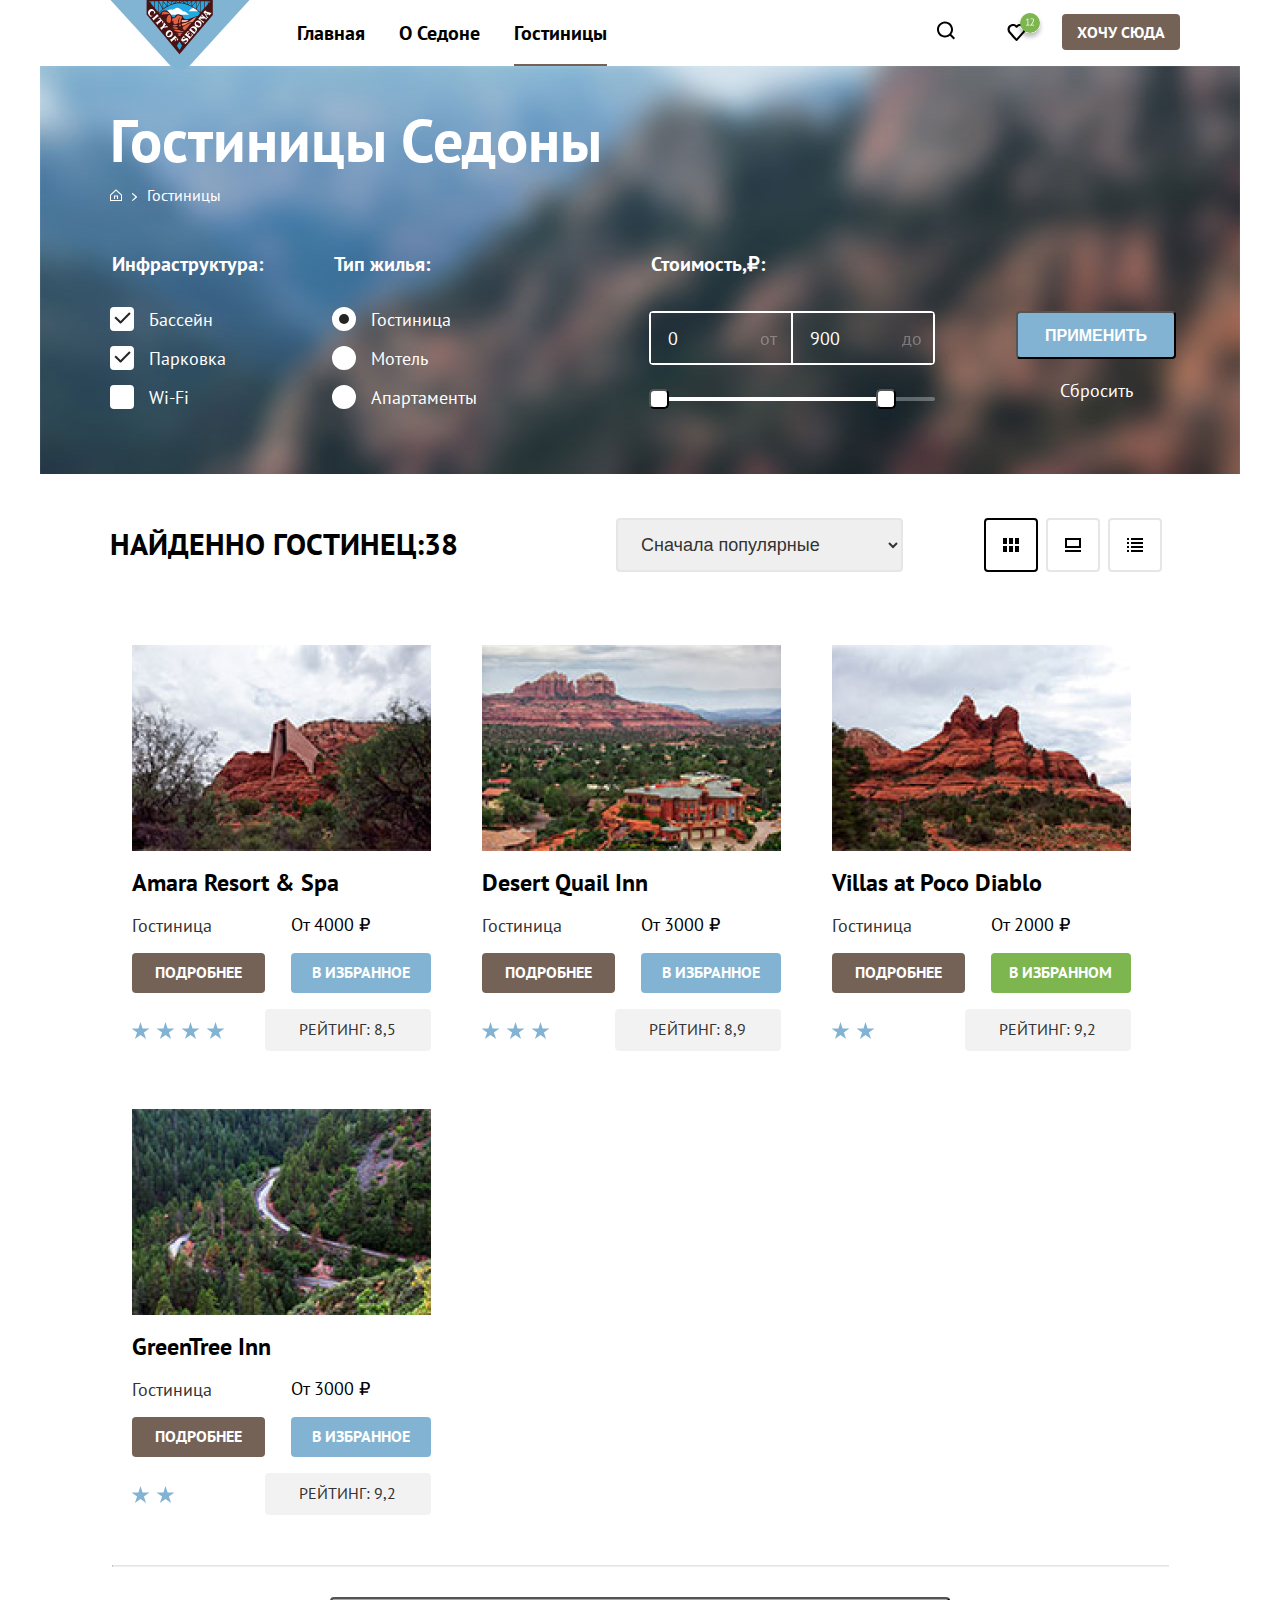
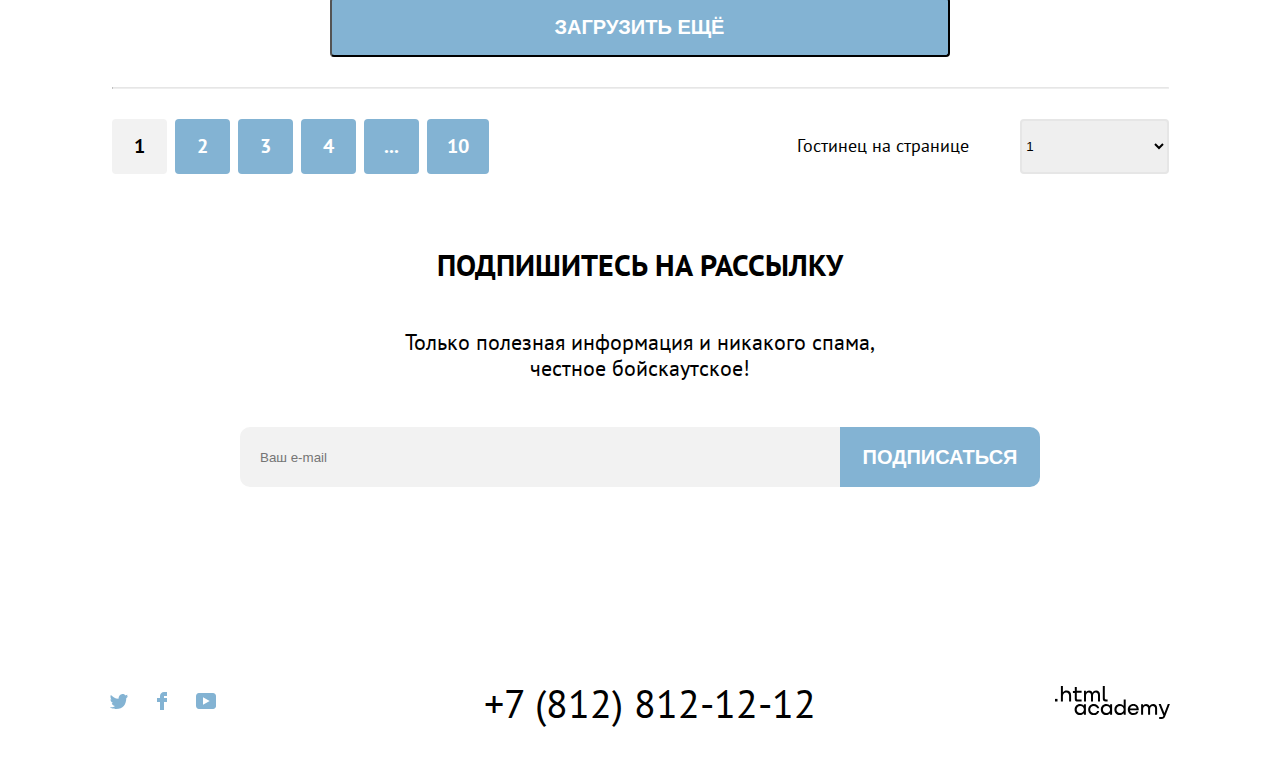
==== catalog.html @ ddc1f149 "inner-header-title" ====
<!DOCTYPE html>
<html lang="ru">
  <head>
    <meta charset="utf-8" />
    <title>Каталог проекта "Седона"</title>
    <link rel="stylesheet" href="styles.css" />
  </head>
  <body>
    <!-- шапка -->
    <header class="page-header">
      <nav class="navigation">
        <a href="index.html">
          <img
            class="logo"
            src="images/logo.svg"
            width="139"
            height="70"
            alt="Логотип Седона"
          />
        </a>
        <ul class="navigation-list">
          <li class="navigation-item">
            <a class="navigation-link navigation-link-home" href="index.html"
              >Главная</a
            >
          </li>
          <li class="navigation-item">
            <a class="navigation-link" href="index.html">О Седоне</a>
          </li>
          <li class="navigation-item navigation-home">
            <a class="navigation-link" href="index.html">Гостиницы</a>
          </li>
        </ul>
        <ul class="navigation-list navigation-user">
          <li class="user-item">
            <a class="navigation-link" href="#">
              <svg
                class="navigation-link-icon"
                width="20"
                height="19"
                viewBox="0 0 20 19"
                fill="none"
                xmlns="http://www.w3.org/2000/svg"
              >
                <path
                  d="M19.0257 17.05L15.3152 13.35C16.318 12.05 17.02 10.35 17.02 8.44995C17.02 4.04995 13.4098 0.449951 8.99732 0.449951C4.58483 0.449951 0.974609 4.14995 0.974609 8.54995C0.974609 12.95 4.58483 16.55 8.99732 16.55C10.8024 16.55 12.5072 15.95 13.9112 14.85L17.6217 18.55L19.0257 17.05ZM8.99732 14.55C5.68795 14.55 2.98029 11.85 2.98029 8.54995C2.98029 5.24995 5.68795 2.54995 8.99732 2.54995C12.3067 2.54995 15.0143 5.24995 15.0143 8.54995C15.0143 11.85 12.3067 14.55 8.99732 14.55Z"
                />
              </svg>
            </a>
          </li>
          <li class="navigation-item">
            <a class="navigation-link-icon" href="#">
              <svg
                class="navigation-link-icon"
                width="19"
                height="17"
                viewBox="0 0 19 17"
                fill="none"
                xmlns="http://www.w3.org/2000/svg"
              >
                <path
                  d="M9.44382 17C9.14296 17 8.84211 16.9 8.64155 16.6C3.22622 10.5 1.92253 9.1 1.62168 8.7C0.91969 7.8 0.518555 6.6 0.518555 5.4C0.518555 2.4 2.92537 0 6.03416 0C7.33785 0 8.54126 0.5 9.5441 1.3C10.5469 0.5 11.8506 0 13.054 0C16.0625 0 18.5696 2.4 18.5696 5.4C18.5696 6.7 18.0682 7.9 17.266 8.8L10.2461 16.7C10.0455 16.9 9.84495 17 9.44382 17ZM3.42679 7.5C3.72764 7.9 6.93672 11.5 9.5441 14.4L15.7617 7.4C16.2631 6.9 16.4637 6.2 16.4637 5.4C16.4637 3.6 14.9594 2.1 13.1543 2.1C12.1515 2.1 11.1486 2.6 10.4467 3.4C10.1458 3.7 9.84495 3.8 9.5441 3.8C9.24325 3.8 8.9424 3.6 8.74183 3.4C8.03984 2.6 7.037 2.1 6.03416 2.1C4.22906 2.1 2.7248 3.6 2.7248 5.4C2.62452 6.3 3.02565 7 3.42679 7.5C3.3265 7.5 3.3265 7.5 3.42679 7.5Z"
                />
              </svg>
              <svg
                class="icon-link"
                width="28"
                height="28"
                viewBox="0 0 28 28"
                fill="none"
                xmlns="http://www.w3.org/2000/svg"
              >
                <g filter="url(#filter0_d_24196_813)">
                  <rect x="4" width="20" height="20" rx="10" fill="#7DB54F" />
                  <path
                    d="M10.1309 11.76H11.5309V6.92L11.6309 6.33L11.2309 6.8L10.1309 7.59L9.75089 7.08L11.9509 5.38H12.3109V11.76H13.6809V12.5H10.1309V11.76ZM17.9601 7.09C17.9601 7.44333 17.8934 7.80667 17.7601 8.18C17.6334 8.54667 17.4634 8.91667 17.2501 9.29C17.0434 9.66333 16.8101 10.03 16.5501 10.39C16.2901 10.7433 16.0301 11.08 15.7701 11.4L15.2801 11.83V11.87L15.9201 11.76H18.1001V12.5H14.1201V12.21C14.2668 12.0567 14.4434 11.8667 14.6501 11.64C14.8568 11.4133 15.0701 11.1633 15.2901 10.89C15.5168 10.61 15.7368 10.3167 15.9501 10.01C16.1701 9.69667 16.3668 9.38 16.5401 9.06C16.7201 8.74 16.8634 8.42333 16.9701 8.11C17.0768 7.79667 17.1301 7.5 17.1301 7.22C17.1301 6.89333 17.0368 6.62333 16.8501 6.41C16.6634 6.19 16.3801 6.08 16.0001 6.08C15.7468 6.08 15.5001 6.13333 15.2601 6.24C15.0201 6.34 14.8134 6.45667 14.6401 6.59L14.3101 6.02C14.5434 5.82 14.8201 5.66333 15.1401 5.55C15.4601 5.43667 15.8034 5.38 16.1701 5.38C16.4568 5.38 16.7101 5.42333 16.9301 5.51C17.1501 5.59 17.3368 5.70667 17.4901 5.86C17.6434 6.01333 17.7601 6.19667 17.8401 6.41C17.9201 6.61667 17.9601 6.84333 17.9601 7.09Z"
                    fill="white"
                  />
                </g>
                <defs>
                  <filter
                    id="filter0_d_24196_813"
                    x="0"
                    y="0"
                    width="28"
                    height="28"
                    filterUnits="userSpaceOnUse"
                    color-interpolation-filters="sRGB"
                  >
                    <feFlood flood-opacity="0" result="BackgroundImageFix" />
                    <feColorMatrix
                      in="SourceAlpha"
                      type="matrix"
                      values="0 0 0 0 0 0 0 0 0 0 0 0 0 0 0 0 0 0 127 0"
                      result="hardAlpha"
                    />
                    <feOffset dy="4" />
                    <feGaussianBlur stdDeviation="2" />
                    <feComposite in2="hardAlpha" operator="out" />
                    <feColorMatrix
                      type="matrix"
                      values="0 0 0 0 0 0 0 0 0 0 0 0 0 0 0 0 0 0 0.25 0"
                    />
                    <feBlend
                      mode="normal"
                      in2="BackgroundImageFix"
                      result="effect1_dropShadow_24196_813"
                    />
                    <feBlend
                      mode="normal"
                      in="SourceGraphic"
                      in2="effect1_dropShadow_24196_813"
                      result="shape"
                    />
                  </filter>
                </defs>
              </svg>
            </a>
          </li>
          <li class="navigation-item-button">
            <a class="navigation-link button-nav" href="#">Хочу сюда</a>
          </li>
        </ul>
      </nav>
    </header>
    <!-- ФИЛЬТР -->
    <main class="main-inner main-container">
      <div class="filter-container">
        <header class="inner-header">
          <h1 class="inner-header-title">Гостиницы Седоны</h1>
          <ul class="breadcrumbs">
            <li class="breadcrumbs-item">
              <a class="breadcrumbs-link visully-hidden" href="index.html">
                <img
                  class="home"
                  src="images/icon/home.svg"
                  width="12"
                  height="12"
                  alt="home"
                />
              </a>
            </li>
            <li class="breadcrumbs-item">
              <a class="breadcrumbs-link visully-hidden" href="index.html">
                <img
                  class="group"
                  src="images/icon/Group.svg"
                  width="5"
                  height="8"
                  alt="Group"
                />
              </a>
            </li>
            <li class="breadcrumbs-item">
              <a class="breadcrumbs-link">Гостиницы</a>
            </li>
          </ul>
        </header>
        <h2 class="visually-hidden" hidden>Список гостиниц с фильтрами</h2>
        <form
          class="catalog-filter"
          action="https://echo.htmlacademy.ru/"
          method="get"
        >
          <fieldset class="catalog-filter-group">
            <legend class="catalog-filter-title">Инфраструктура:</legend>
            <ul class="catalog-filter-list">
              <li class="catalog-filter-item">
                <label class="control">
                  <input
                    class="visually-hidden control-input"
                    type="checkbox"
                    name="бассейн"
                    checked
                  />
                  <span class="control-mark"></span>
                  <span class="condition">Бассейн</span>
                </label>
              </li>
              <li class="catalog-filter-item">
                <label class="control">
                  <input
                    class="visually-hidden control-input"
                    type="checkbox"
                    name="парковка"
                    checked
                  />
                  <span class="control-mark"></span>
                  <span class="condition">Парковка</span>
                </label>
              </li>
              <li class="catalog-filter-item">
                <label class="control">
                  <input class="visually-hidden control-input" type="checkbox" name="wi-fi" />
                  <span class="control-mark"></span>
                  <span class="condition">Wi-Fi</span>
                </label>
              </li>
            </ul>
          </fieldset>
          <fieldset class="catalog-filter-group">
            <legend class="catalog-filter-title">Тип жилья:</legend>
            <ul class="catalog-filter-list">
              <li class="catalog-filter-item">
                <label class="control">
                  <input
                    class="visually-hidden control-input"
                    type="radio"
                    name="type-housing"
                    value="Гостиница"
                    checked
                  />
                  <span class="control-mark"></span>
                  <span class="condition">Гостиница</span>
                </label>
              </li>
              <li class="catalog-filter-item">
                <label class="control">
                  <input
                    class="visually-hidden control-input"
                    type="radio"
                    name="type-housing"
                    value="Мотель"
                  />
                  <span class="control-mark"></span>
                  <span class="condition">Мотель</span>
                </label>
              </li>
              <li class="catalog-filter-item">
                <label class="control">
                  <input
                    class="visually-hidden control-input"
                    type="radio"
                    name="type-housing"
                    value="Апартаменты"
                  />
                  <span class="control-mark"></span>
                  <span class="condition">Апартаменты</span>
                </label>
              </li>
            </ul>
          </fieldset>
          <fieldset class="catalog-filter-group catalog-filter-price">
            <legend class="catalog-filter-title">Стоимость,₽:</legend>
              <div class="range-wrapper-inputs">
                <label class="catalog-filter-label">
                  <input class="range-input" type="number" value="0"name="min-price"><span class="check">от</span>
                </label>
                <label class="catalog-filter-label">
                  <input class="range-input" type="number" value="900" name="max-price"><span class="check">до</span>
                </label>
              </div>
              <div class="range">
              <div class="range-scale">
                <div class="range-bar" style="left: 10px; width:227px">
                  <button class="range-toggle toggle-min">
                    <span class="visually-hidden">Изменить минимальную цену</span>
                  </button>
                  <button class="range-toggle toggle-max">
                    <span class="visually-hidden">Изменить максимальную цену</span>
                  </button>
                </div>
              </div>
          </fieldset>
          <div class="apply-reset">
            <button class="button-apply" type="submit">Применить</button>
            <a class="reset" href="catalog.html">Сбросить</a>
        </div>
        </form>
      </div>
      <!-- СОРТИРОВКА -->
      <div class="sorting-container">
        <span class="found">Найденно гостинец:38</span>
        <select class="select-control" aria-label="Сортировка">
          <option value="popular">Сначала популярные</option>
          <option value="cheap">Сначала дешёвые</option>
          <option value="expensive">Сначала дорогое</option>
        </select>
        <a class="card-grid-toggle grid-toggle" href="#">
          <svg
            width="16"
            height="14"
            aria-hidden="true"
            focusable="false"
            viewBox="0 0 16 14"
            fill="none"
            xmlns="http://www.w3.org/2000/svg"
          >
            <path d="M4 0H0V6H4V0Z" fill="black" />
            <path d="M16 0H12V6H16V0Z" fill="black" />
            <path d="M10 0H6V6H10V0Z" fill="black" />
            <path d="M4 8H0V14H4V8Z" fill="black" />
            <path d="M16 8H12V14H16V8Z" fill="black" />
            <path d="M10 8H6V14H10V8Z" fill="black" />
          </svg>
          <span class="visually-hidden">Показать список</span>
        </a>
        <a class="card-grid-toggle" href="#">
          <svg
            width="16"
            height="14"
            viewBox="0 0 16 14"
            fill="none"
            xmlns="http://www.w3.org/2000/svg"
          >
            <path d="M16 12H0V14H16V12Z" fill="black" />
            <path d="M14 2V8H2V2H14ZM16 0H0V10H16V0Z" fill="black" />
          </svg>
          <span class="visually-hidden">Показать карточки</span>
        </a>
        <a class="card-grid-toggle button" href="#">
          <svg
            width="16"
            height="14"
            viewBox="0 0 16 14"
            fill="none"
            xmlns="http://www.w3.org/2000/svg"
          >
            <path d="M2 0H0V2H2V0Z" fill="black" />
            <path d="M16 0H4V2H16V0Z" fill="black" />
            <path d="M2 4H0V6H2V4Z" fill="black" />
            <path d="M16 4H4V6H16V4Z" fill="black" />
            <path d="M2 8H0V10H2V8Z" fill="black" />
            <path d="M16 8H4V10H16V8Z" fill="black" />
            <path d="M2 12H0V14H2V12Z" fill="black" />
            <path d="M16 12H4V14H16V12Z" fill="black" />
          </svg>
          <span class="visually-hidden">Показать отзывы</span>
        </a>
      </div>
      <!-- список гостинец -->
      <section class="hotels">
        <ul class="hotels-list">
          <li class="hotels-card">
            <a class="hotels-card-link" href="#">
              <img
                class="hotels-card-image"
                src="images/photo-hotel/card-1.jpg"
                width="299"
                height="206"
                alt="Amara Resort & Spa"
              />
            </a>
            <a class="hotels-card-title-link" href="#">
              <h3 class="hotels-card-title">Amara Resort & Spa</h3>
            </a>
            <p class="hotels-card-price">Гостиница</p>
            <span class="price">От 4000 ₽</span>
            <a class="hotels-card-button button" href="#">Подробнее</a>
            <a class="favorites-button button" href="#">В избранное</a>
            <span class="rating-tall"></span>
            <span class="rating">Рейтинг: 8,5</span>
          </li>
          <li class="hotels-card">
            <a class="hotels-card-link" href="#">
              <img
                class="hotels-card-image"
                src="images/photo-hotel/card-2.jpg"
                width="299"
                height="206"
                alt="Desert Quail Inn"
              />
            </a>
            <a class="hotels-card-title-link" href="#">
              <h3 class="hotels-card-title">Desert Quail Inn</h3>
            </a>
            <p class="hotels-card-price">Гостиница</p>
            <span class="price">От 3000 ₽</span>
            <a class="hotels-card-button button" href="#">Подробнее</a>
            <a class="favorites-button button" href="#">В избранное</a>
            <span class="rating-middle"></span>
            <span class="rating">Рейтинг: 8,9</span>
          </li>
          <li class="hotels-card">
            <a class="hotels-card-link" href="#">
              <img
                class="hotels-card-image"
                src="images/photo-hotel/card-3.jpg"
                width="299"
                height="206"
                alt="Villas at Poco Diablo"
              />
            </a>
            <a class="hotels-card-title-link" href="#">
              <h3 class="hotels-card-title">Villas at Poco Diablo</h3>
            </a>
            <p class="hotels-card-price">Гостиница</p>
            <span class="price">От 2000 ₽</span>
            <a class="hotels-card-button button" href="#">Подробнее</a>
            <a class="hotels-card-button button selected" href="#"
              >В избранном</a
            >
            <span class="rating-short"></span>
            <span class="rating">Рейтинг: 9,2</span>
          </li>
          <li class="hotels-card">
            <a class="hotels-card-link" href="#">
              <img
                class="hotels-card-image"
                src="images/photo-hotel/card-4.jpg"
                width="299"
                height="206"
                alt="GreenTree Inn"
              />
            </a>
            <a class="hotels-card-title-link" href="#">
              <h3 class="hotels-card-title">GreenTree Inn</h3>
            </a>
            <p class="hotels-card-price">Гостиница</p>
            <span class="price">От 3000 ₽</span>
            <a class="hotels-card-button button" href="#">Подробнее</a>
            <a class="favorites-button button" href="#">В избранное</a>
            <span class="rating-short"></span>
            <span class="rating">Рейтинг: 9,2</span>
          </li>
        </ul>
        <hr class="border" />
        <button class="button button-load-more" type="button">
          Загрузить ещё
        </button>
        <hr class="border" />
        <ul class="pagination">
          <li class="pagination-item"></li>
          <li class="pagination-item">
            <a class="pagination-link pagination-current">1</a>
          </li>
          <li class="pagination-item">
            <a class="pagination-link" href="#">2</a>
          </li>
          <li class="pagination-item">
            <a class="pagination-link" href="#">3</a>
          </li>
          <li class="pagination-item">
            <a class="pagination-link" href="#">4</a>
          </li>
          <li class="pagination-item">
            <a class="pagination-link" href="#">...</a>
          </li>
          <li class="pagination-item">
            <a class="pagination-link" href="#">10</a>
          </li>
          <span class="hotel-page">Гостинец на странице</span>
          <select class="number-hotels" aria-label="Количество">
            <option value="popular">1</option>
            <option value="cheap">2</option>
            <option value="expensive">3</option>
            <option value="expensive">4</option>
          </select>
        </ul>
      </section>
      <!-- ПОДПИСКА -->
      <section class="subscription-catalog">
        <h3 class="subscription-title">Подпишитесь на рассылку</h3>
        <p class="subscription-text">
          Только полезная информация и никакого спама,<br />честное
          бойскаутское!
        </p>
        <form
          class="appointment-form"
          action="https://echo.htmlacademy.ru/"
          method="post"
        >
          <label class="input-fields">
            <input
              class="input"
              type="email"
              name="required"
              placeholder="Ваш e-mail"
            />
          </label>
          <button class="button-subscription" type="submit">Подписаться</button>
        </form>
      </section>
    </main>
    <!-- ФУТЕР -->
    <footer class="main-footer">
      <div class="page-footer-container">
        <section class="footer-social">
          <ul class="footer-social-list">
            <li class="footer-social-item">
              <a
                class="footer-social-link"
                href="https://twitter.com/htmlacademy_ru"
              >
                <span class="visually-hidden">Twitter</span>
                <svg
                  width="18"
                  height="15"
                  viewBox="0 0 18 15"
                  fill="none"
                  xmlns="http://www.w3.org/2000/svg"
                >
                  <path
                    d="M11.6 0.200056C13.4 -0.299944 14.8 0.500056 15.4 1.40006C16.1 1.20006 16.8 0.900056 17.5 0.700056C17.5 1.60006 16.9 2.20006 16.6 2.50006C17.3 2.60006 18 1.90006 18 1.90006C17.8 2.90006 16.9 3.70006 16.3 3.90006C16.1 10.7001 13 15.1001 5.7 15.0001C5.1 15.0001 5.8 15.0001 5.2 15.0001C4.8 15.0001 0.8 14.5001 0 13.1001C2.4 13.3001 4.1 12.7001 5 11.9001C4 11.6001 2.1 11.5001 1.8 9.00006C2.2 9.10006 2.4 9.20006 3.1 9.10006C1.8 8.30006 0.4 7.50006 0.5 5.30006C0.8 5.60006 1.6 5.80006 1.9 5.80006C1.1 5.60006 -0.2 2.50006 0.9 0.900056C2.8 2.80006 4.9 4.50006 8.5 4.70006C8.7 2.30006 9.7 0.800056 11.6 0.200056Z"
                    fill="currentColor"
                  />
                </svg>
              </a>
            </li>
            <li class="footer-social-item">
              <a
                class="footer-social-link"
                href="https://www.facebook.com/htmlacademy"
              >
                <span class="visually-hidden">facebook</span>
                <svg
                  width="10"
                  height="18"
                  viewBox="0 0 10 18"
                  fill="none"
                  xmlns="http://www.w3.org/2000/svg"
                >
                  <path
                    d="M7 0C4.8 0 3 1.8 3 4V6H0V10H3V18H7V10H10V6H7V4H10V0H7Z"
                    fill="currentColor"
                  />
                </svg>
              </a>
            </li>
            <li class="footer-social-item">
              <a
                class="footer-social-link footer-social-youtube"
                href="https://www.youtube.com/c/HTMLAcademyRUS"
              >
                <span class="visually-hidden">YouTube</span>
                <svg
                  width="20"
                  height="16"
                  viewBox="0 0 20 16"
                  fill="none"
                  xmlns="http://www.w3.org/2000/svg"
                >
                  <path
                    d="M17 0H2.9C1.2 0 0 1.5 0 3.2V12.7C0 14.5 1.2 16 2.9 16H17.2C18.7 16 20.1 14.5 20.1 12.8V3.2C19.9 1.5 18.7 0 17 0ZM7 11.8V4.2L13.7 8L7 11.8Z"
                    fill="currentColor"
                  />
                </svg>
              </a>
            </li>
          </ul>
        </section>
        <a class="footer-phone" href="tel:+78128121212">+7 (812) 812-12-12</a>
        <a class="footer-author" href="https://htmlacademy.ru">
          <span class="visually-hidden">.html academy</span>
          <svg
            width="115"
            height="34"
            viewBox="0 0 115 34"
            fill="none"
            xmlns="http://www.w3.org/2000/svg"
          >
            <path d="M0 12.8999V15.4999H2.5V12.8999H0Z" fill="currentColor" />
            <path
              d="M11.5999 4.5C9.9999 4.5 8.7999 5.2 7.9999 6.2H7.8999V0H5.8999V15.5H7.8999V10.2C7.8999 8.1 9.1999 6.6 11.1999 6.6C12.9999 6.6 14.0999 8 14.0999 9.8V15.5H16.0999V9.4C16.1999 6.4 14.2999 4.5 11.5999 4.5Z"
              fill="currentColor"
            />
            <path
              d="M26.5999 4.8001H21.7999V1.1001H19.7999V4.9001H17.8999V6.9001H19.7999V12.9001C19.7999 14.6001 20.7999 15.6001 22.4999 15.6001H26.5999V13.6001H22.8999C22.1999 13.6001 21.7999 13.2001 21.7999 12.5001V6.8001H26.5999V4.8001Z"
              fill="currentColor"
            />
            <path
              d="M41.1 4.6001C39.5 4.6001 38.2 5.4001 37.6 6.7001H37.5C36.9 5.5001 35.7 4.6001 34.1 4.6001C32.7 4.6001 31.6 5.4001 31 6.4001H30.9V4.8001H29V15.4001H31V10.0001C31 8.0001 32 6.5001 33.6 6.5001C35.1 6.5001 36 7.5001 36 9.1001V15.4001H38V9.8001C38 7.4001 39.4 6.5001 40.6 6.5001C42.1 6.5001 43 7.5001 43 9.1001V15.4001H45V8.9001C45.1 6.4001 43.6 4.6001 41.1 4.6001Z"
              fill="currentColor"
            />
            <path
              d="M47.8 12.7C47.8 14.4 48.8 15.4 50.6 15.4H52.6V13.4H50.9001C50.2001 13.4 49.8 13 49.8 12.3V0H47.8V12.7Z"
              fill="currentColor"
            />
            <path
              d="M28.9001 19.6999C28.0001 18.5999 26.7001 17.8999 25.0001 17.8999C21.9001 17.8999 19.6001 20.1999 19.6001 23.4999C19.6001 26.7999 21.9001 29.0999 25.0001 29.0999C26.8001 29.0999 28.0001 28.2999 28.8001 27.1999H28.9001V28.7999H30.9001V18.1999H28.9001V19.6999ZM25.3001 27.0999C23.1001 27.0999 21.7001 25.4999 21.7001 23.4999C21.7001 21.4999 23.1001 19.8999 25.3001 19.8999C27.5001 19.8999 28.9001 21.4999 28.9001 23.4999C28.9001 25.3999 27.5001 27.0999 25.3001 27.0999Z"
              fill="currentColor"
            />
            <path
              d="M44.2 21.9999C43.7 19.5999 41.5999 17.8999 38.7999 17.8999C35.3999 17.8999 33.2 20.3999 33.2 23.4999C33.2 26.5999 35.3999 29.0999 38.7999 29.0999C41.5999 29.0999 43.7 27.2999 44.2 24.8999H42.0999C41.6999 26.1999 40.3999 27.1999 38.7999 27.1999C36.5999 27.1999 35.2 25.5999 35.2 23.5999C35.2 21.5999 36.5999 19.9999 38.7999 19.9999C40.3999 19.9999 41.5999 20.9999 42.0999 22.1999H44.2V21.9999Z"
              fill="currentColor"
            />
            <path
              d="M55.1 19.6999C54.2 18.5999 52.9001 17.8999 51.2001 17.8999C48.1001 17.8999 45.8 20.1999 45.8 23.4999C45.8 26.7999 48.1001 29.0999 51.2001 29.0999C53.0001 29.0999 54.2 28.2999 55 27.1999H55.1V28.7999H57.1V18.1999H55.1V19.6999ZM51.5 27.0999C49.3 27.0999 47.9001 25.4999 47.9001 23.4999C47.9001 21.4999 49.3 19.8999 51.5 19.8999C53.7 19.8999 55.1 21.4999 55.1 23.4999C55.1 25.3999 53.6 27.0999 51.5 27.0999Z"
              fill="currentColor"
            />
            <path
              d="M68.6999 19.7999C67.7999 18.6999 66.4999 17.8999 64.7999 17.8999C61.6999 17.8999 59.3999 20.1999 59.3999 23.4999C59.3999 26.7999 61.5999 29.0999 64.7999 29.0999C66.4999 29.0999 67.7999 28.2999 68.5999 27.2999H68.6999V28.7999H70.6999V13.3999H68.6999V19.7999ZM65.0999 27.0999C62.8999 27.0999 61.4999 25.4999 61.4999 23.4999C61.4999 21.4999 62.8999 19.8999 65.0999 19.8999C67.2999 19.8999 68.6999 21.4999 68.6999 23.4999C68.5999 25.4999 67.1999 27.0999 65.0999 27.0999Z"
              fill="currentColor"
            />
            <path
              d="M78.3 17.8999C75 17.8999 72.8 20.3999 72.8 23.4999C72.8 26.4999 74.9 29.0999 78.3 29.0999C80.8 29.0999 82.8 27.7999 83.5 25.4999H81.4C80.9 26.4999 79.8 27.0999 78.4 27.0999C76.5 27.0999 75.1 25.7999 75 24.1999H83.8C84 20.5999 81.8 17.8999 78.3 17.8999ZM78.3 19.7999C80 19.7999 81.3 20.7999 81.6 22.3999H75.1C75.4 20.8999 76.6 19.7999 78.3 19.7999Z"
              fill="currentColor"
            />
            <path
              d="M98.2001 17.8999C96.6001 17.8999 95.3001 18.6999 94.6001 19.8999H94.5001C93.9001 18.6999 92.7001 17.8999 91.1001 17.8999C89.7001 17.8999 88.6001 18.5999 88.0001 19.6999V18.1999H86.1001V28.7999H88.1001V23.3999C88.1001 21.3999 89.1001 19.9999 90.7001 19.8999C92.2001 19.8999 93.1001 20.8999 93.1001 22.4999V28.7999H95.1001V23.1999C95.1001 20.7999 96.5001 19.8999 97.7001 19.8999C99.2001 19.8999 100.1 20.8999 100.1 22.4999V28.7999H102.1V22.2999C102.2 19.6999 100.7 17.8999 98.2001 17.8999Z"
              fill="currentColor"
            />
            <path
              d="M109.4 27.0001L105.8 18.1001H103.6L108.4 29.7001C108.1 30.6001 107.7 30.9001 106.7 30.9001H104.2V32.9001H106.7C108.5 32.9001 109.5 32.1001 110.2 30.3001L114.9 18.1001H112.8L109.4 27.0001Z"
              fill="currentColor"
            />
          </svg>
        </a>
      </div>
    </footer>
  </body>
</html>
---- styles.css ----
@font-face {
  font-family: 'PT Sans';
  font-style: normal;
  font-weight: 400;
  src: url('../fonts/ptsans-400.woff2') format('woff2');
  font-display: swap;
}

@font-face {
  font-family: 'PT Sans';
  font-style: normal;
  font-weight: 700;
  src: url('../fonts/ptsans-700.woff2') format('woff2');
  font-display: swap;
}

html {
  height: 100%;
}

body {
  margin: 0;
  display: flex;
  flex-direction: column;
  min-height: 100%;
  font-family: 'PT Sans', sans-serif;
  font-style: normal;
  font-weight: 400;
  font-size: 18px;
  line-height: 21px;
  color: #000000;
  background-color: #ffffff;
}

.visually-hidden {
  position: absolute;
  width: 1px;
  height: 1px;
  margin: -1px;
  padding: 0;
  border: 0;
  clip: rect(0 0 0 0);
  overflow: hidden;
}

/* ШАПКА */

.page-header {
  color: #000000;
  background-color: #ffffff;
  width: 1200px;
  margin: 0 auto;
}

.navigation {
  position: absolute;
  display: flex;
}

.logo {
  width: 140px;
  margin-left: 70px;
  margin-right: 30px;
}

.navigation-list {
  display: flex;
  flex-wrap: wrap;
  margin: 0;
  padding: 0;
  width: 450px;
  list-style-type: none;
}

.navigation-link {
  display: block;
  padding: 20px 17px;
  font-weight: 700;
  font-size: 20px;
  line-height: 26px;
  color: #000000;
  background-color: #ffffff;
  text-decoration: none;
}
.navigation-link-home:active {
  opacity: 0.3;
}

.navigation-link-home:hover {
  color: #756257;
}

.navigation-home::before {
  content: '';
  position: absolute;
  margin-top: 64px;
  margin-left: 17px;
  display: block;
  width: 68px;
  height: 2px;
  background-color: #756257;
}

.navigation-list .navigation-home::before {
  width: 93px;
}

.navigation-user {
  display: flex;
  justify-content: flex-end;
}

.navigation-item-button {
  margin-top: 14px;
  margin-bottom: 14px;
}

.button-nav {
  font-size: 16px;
  line-height: 20px;
  margin-left: 18px;
  max-height: 37px;
  padding: 8px 15px;
  text-transform: uppercase;
  text-align: center;
  color: #ffffff;
  background-color: #756257;
  border-radius: 4px;
}

.icon-link {
  margin-left: -15px;
  padding-top: 13px;
}

.navigation-link-icon {
  padding-left: 17px;
  text-decoration: none;
  fill: #000000;
}

.navigation-link-icon:hover {
  fill: #756257;
}

.navigation-link-icon:active {
  opacity: 0.3;
}

.button-nav:focus {
  border: 3px solid #83b3d3;
}

.button-nav:active {
  opacity: 0.3;
}

.main-container {
  flex-grow: 1;
}

.page-container {
  width: 1200px;
  margin: 0 auto;
  padding: 0;
}

.card-business {
  background-image: url('images/indexTop.jpg');
  background-size: 100% auto;
  background-repeat: no-repeat;
  height: 485px;
  margin: 0 auto;
  margin-top: 66px;
}

.business-card {
  display: block;
  margin: 0 auto;
  padding-top: 51px;
  padding-bottom: 25px;
}

.main-title {
  font-size: 30px;
  line-height: 36px;
  text-align: center;
  text-transform: uppercase;
  width: 720px;
  margin: 63px auto 31px;
}

.main-heading-text {
  width: 720px;
  margin: 0 auto 80px;
}

.main-heading-text {
  font-weight: 400;
  font-size: 22px;
  line-height: 36px;
  color: #333333;
  text-align: center;
}

/* ПРОИМУЩЕСТВА */

.housing {
  padding-top: 89px;
}

.food {
  padding-top: 91px;
}

.souvenirs {
  padding-top: 85px;
}

.edge-list {
  margin: 0;
  padding: 0;
  list-style-type: none;
}

.edge-item-long {
  display: flex;
  background: #83b3d3;
}

.edge-item-short {
  display: table-cell;
  width: 1200px;
  height: 384px;
  color: #000000;
}

.turn {
  margin: 0;
  display: flex;
  width: 400px;
  height: 384px;
  flex-direction: column;
  justify-content: center;
}

.edge-photo-title {
  font-weight: 700;
  font-size: 24px;
  line-height: 28px;
  color: #ffffff;
  text-align: center;
  text-transform: uppercase;
  height: 58px;
  margin: 0;
  padding-top: 98px;
}

.reasons-number {
  font-weight: 400;
  color: #ffffff;
  text-align: center;
  text-transform: uppercase;
  width: 250px;
  height: 21px;
  margin: 30px 75px;
}

.edge-number {
  text-align: center;
  text-transform: uppercase;
  margin: 0;
}

.edge-photo-description {
  margin: 0;
  font-weight: 400;
  padding: 0 90px 87px;
  color: #ffffff;
  text-align: center;
}

.edge-sublist {
  display: flex;
  width: 1200px;
  height: 384px;
  padding: 0;
  list-style-type: none;
}

.edge-item {
  width: 400px;
  background: rgba(131, 179, 211, 0.12);
  text-align: center;
}

.edge-title {
  font-weight: 700;
  font-size: 24px;
  line-height: 28px;
  text-align: center;
  text-transform: uppercase;
  margin: 0 auto;
  padding-top: 23px;
  width: 250px;
  height: 28px;
}

.edge-description {
  display: flex;
  width: 250px;
  height: 73px;
  padding-top: 20px;
  margin: 0 75px;
}

.edge-title-short {
  margin-top: 98px;
  margin-bottom: 29px;
  text-align: center;
}

.food-item {
  background: #ffffff;
}

.road {
  background-color: rgba(131, 179, 211, 0.2);
}

/* ПОИСК ГОСТИНЕЦ */

.hotel-search {
  display: flex;
  flex-direction: column;
}

.sentence-title {
  font-weight: 700;
  font-size: 30px;
  line-height: 36px;
  color: #000000;
  background: #ffffff;
  text-align: center;
  text-transform: uppercase;
  width: 720px;
  margin: 0 auto;
  padding-top: 91px;
  padding-bottom: 29px;
}

.sentence-text {
  font-weight: 400;
  font-size: 22px;
  line-height: 26px;
  color: #333333;
  text-align: center;
  width: 720px;
  margin: 0 auto;
  padding-bottom: 56px;
}

.button-search {
  background-position: center;
  font-weight: 700;
  font-size: 20px;
  line-height: 36px;
  color: #ffffff;
  background-color: #756257;
  text-align: center;
  text-decoration: none;
  text-transform: uppercase;
  border-radius: 10px;
  width: 575px;
  margin: 0 auto;
  padding-top: 15px;
  padding-bottom: 15px;
  margin-bottom: 93px;
}

.button-search:active {
  background-color: #615048;
  opacity: 0.3;
}

.button-search:hover {
  background-color: #615048;
}

.button-search:focus {
  border: 3px solid #83b3d3;
}

/* ПОДПИСКА */
.subscription {
  display: flex;
  margin: 0;
  flex-direction: column;
  height: 411px;
  color: #ffffff;
  background-color: #000000;
  background-image: url('images/indexBottom.jpg');
  background-size: 100% auto;
  background-repeat: no-repeat;
  text-align: center;
}

.subscription-title {
  font-size: 30px;
  font-size: 30px;
  line-height: 36px;
  text-align: center;
  text-transform: uppercase;
  width: 720px;
  height: 36px;
  margin: 0 auto;
  padding-top: 93px;
}

.subscription-catalog .subscription-title {
  padding-top: 73px;
}

.subscription-text {
  font-weight: 400;
  font-size: 22px;
  line-height: 26px;
  text-align: center;
  width: 720px;
  height: 52px;
  margin: 0 auto;
  padding-top: 46px;
}

.appointment-form {
  display: flex;
  justify-content: center;
  padding-top: 46px;
  padding-bottom: 141px;
}

.button-subscription {
  font-weight: 700;
  font-size: 20px;
  line-height: 26px;
  text-align: center;
  align-items: center;
  color: #ffffff;
  background-color: #83b3d3;
  text-transform: uppercase;
  padding: 0;
  border-radius: 0 10px 10px 0;
  width: 200px;
  height: 60px;
  border: 0;
}

.button-subscription:focus {
  background-color: #68a2ca;
  border: 3px solid #756257;
}

.button-subscription:hover {
  background-color: #68a2ca;
}

.button-subscription:active {
  opacity: 0.3;
}

.input {
  box-sizing: border-box;
  padding: 0;
  width: 600px;
  min-height: 60px;
  border: 0;
  padding-left: 20px;
  padding-right: 20px;
  border-radius: 10px 0 0 10px;
  background-color: #f2f2f2;
}

.input:hover {
  background-color: #e6e6e6;
}

.input:focus {
  border: 3px solid #83b3d3;
}

/*футер*/

.main-footer {
  background-color: #ffffff;
}

.page-footer-container {
  display: flex;
  align-items: center;
  width: 1060px;
  margin: 0 auto;
  padding: 40px 0;
}

.footer-social {
  max-width: 170px;
}

.footer-social-list {
  padding: 0;
  display: flex;
  list-style-type: none;
}

.footer-social-link {
  width: 20px;
  height: 20px;
  margin-right: 29px;
  color: #83b3d3;
}

.footer-social-link:hover {
  color: #68a2ca;
}

.footer-social-link:focus {
  border: 3px solid #83b3d3;
  border-radius: 10px;
  padding: 10px;
}

.footer-social-link:active {
  opacity: 0.3;
}

.footer-phone {
  display: flex;
  max-width: 720px;
  height: 70px;
  margin: 0 auto;
  font-size: 40px;
  line-height: 40px;
  color: #000000;
  align-items: center;
  text-transform: uppercase;
  text-decoration: none;
}

.footer-phone:hover {
  color: #756257;
}

.footer-phone:focus {
  border: 3px solid #83b3d3;
  border-radius: 10px;
}

.footer-phone:active {
  opacity: 0.3;
}

.footer-author {
  display: flex;
  justify-content: center;
  align-items: center;
  color: #000000;
  text-decoration: none;
  max-width: 170px;
  height: 70px;
}

.footer-author:hover {
  color: #756257;
}

.footer-author:hover:focus {
  border: 3px solid #83b3d3;
  border-radius: 10px;
}

.footer-author:active {
  opacity: 0.3;
}

/* КАТАЛОГ */

.main-inner {
  width: 1200px;
  margin: 0 auto;
  padding: 0;
  margin-top: 66px;
}

.filter-container {
  background-image: url('images/catalogTop.jpg');
  background-size: 100% auto;
  background-repeat: no-repeat;
  height: 408px;
}

.inner-header {
  width: 1060px;
  margin: 0 auto;
}

.breadcrumbs {
  display: flex;
  margin: 0;
  padding: 0;
  margin-bottom: 45px;
  width: 120px;
  list-style-type: none;
}

.catalog-filter-group {
  border: none;
  width: 150px;
  padding: 0;
  margin: 0;
  margin-right: 67px;
}

.catalog-filter-list {
  list-style-type: none;
  line-height: 23px;
  width: 150px;
  padding: 0;
  margin: 0;
  padding-top: 30px;
}

.catalog-filter-item:not(:last-child) {
  margin-bottom: 13px;
}

.catalog-filter {
  display: flex;
  justify-content: space-between;
  width: 1060px;
  margin: 0 auto;
}
/* СОРТИРОВКА */
.catalog-filter-price {
  padding: 0;
  margin-left: 100px;
  margin-right: 81px;
}

.range-scale {
  position: relative;
  height: 4px;
  margin-top: 32px;
  border-radius: 2px;
  background-color: rgba(255, 255, 255, 0.3);
}

.range-bar {
  position: absolute;
  height: 4px;
  background-color: #ffffff;
}

.range-toggle {
  position: absolute;
  width: 20px;
  height: 20px;
  background-color: #ffffff;
  border-radius: 5px;
  cursor: pointer;
}

.range-toggle:focus {
  outline: 3px solid #83b3d3;
}

.range-toggle:active {
  outline: 2px solid #83b3d3;
}

.toggle-min {
  top: -8px;
  left: -10px;
}

.toggle-max {
  top: -8px;
  right: -10px;
}

.range-wrapper-inputs {
  display: flex;
  justify-content: center;
  margin-top: 34px;
  border: 1px solid #ffffff;
  border-radius: 4px;
}

.catalog-filter-label {
  display: flex;
  width: 140px;
  align-items: center;
  color: #ffffff;
  border: 1px solid #ffffff;
}

.catalog-filter-label .range-input {
  height: 48px;
  width: 90px;
  padding-left: 17px;
  font: inherit;
  color: #ffffff;
  background-color: transparent;
  border: none;
}

.check {
  opacity: 0.3;
}

.range-input::-webkit-outer-spin-button,
.range-input::-webkit-inner-spin-button {
  appearance: none;
  margin: 0;
}

.control {
  position: relative;
  display: block;
  padding-left: 39px;
}

.control-mark {
  position: absolute;
  background-color: #ffffff;
  padding: 0;
  left: 0;
  width: 20px;
  height: 20px;
  border-radius: 4px;
  border: 2px solid #ffffff;
}

.control:hover .control-mark {
  background-color: rgba(255, 255, 255, 0.6);
}

.control-mark:focus {
  border-color: #83b3d3;
}

.control-mark:active {
  background-color: rgba(255, 255, 255, 0.3);
}

.control-input:disabled + .control-mark {
  border-color: #242424;
}

.control-input[type='checkbox']:checked + .control-mark::before,
.control-input[type='checkbox']:checked + .control-mark::after {
  position: absolute;
  height: 2px;
  background-color: #242424;
  content: '';
}

.sorting-container {
  display: flex;
  width: 1060px;
  margin: 0 auto;
  padding-top: 44px;
}

.control-input[type='checkbox']:checked + .control-mark::before {
  transform: rotate(45deg);
  width: 8px;
  top: 10px;
  left: 2px;
}

.control-input[type='checkbox']:checked + .control-mark::after {
  transform: rotate(-45deg);
  width: 14px;
  top: 8px;
  left: 6px;
}

.control-input[type='radio'] + .control-mark {
  border-radius: 50%;
}

.control-input[type='radio']:checked + .control-mark::before {
  position: absolute;
  top: 5px;
  left: 5px;
  width: 10px;
  height: 10px;
  background-color: #242424;
  border-radius: 50%;
  content: '';
}

.found {
  font-weight: 700;
  font-size: 30px;
  line-height: 39px;
  text-transform: uppercase;
  margin: 0;
  padding: 0;
  margin: 6px auto 3px 0;
}

.select-control {
  box-sizing: border-box;
  font-weight: 400;
  font-size: 18px;
  line-height: 23px;
  color: #333333;
  width: 287px;
  margin-right: 81px;
  padding-left: 19px;
  border-radius: 4px;
  border: 2px solid #e6e6e6;
}

.select-control:hover {
  border: 2px solid #83b3d3;
}

.select-control:active {
  opacity: 0/3;
}

.card-grid-toggle {
  display: flex;
  align-items: center;
  justify-content: center;
  width: 48px;
  height: 48px;
  padding: 1px;
  margin-right: 8px;
  text-decoration: none;
  border-radius: 4px;
  border: 2px solid #e6e6e6;
}

.grid-toggle {
  border: 2px solid #000000;
}

.card-grid-toggle:hover {
  border: 2px solid #83b3d3;
}

.card-grid-toggle:focus {
  border: 2px solid #83b3d3;
}

.card-grid-toggle:active {
  border: 2px solid #000000;
}

.inner-header-title {
  font-family: 'PT Sans', sans-serif;
  font-style: normal;
  font-weight: 700;
  font-size: 60px;
  line-height: 78px;
  color: #ffffff;
  margin: 0;
  padding-top: 35px;
  padding-bottom: 5px;
}

.main-inner {
  background-image: url('/images/catalogTop.jpg');
  background-size: 100% auto;
  background-repeat: no-repeat;
  min-height: 410px;
}
.breadcrumbs-link {
  font-size: 16px;
  line-height: 21px;
  color: #ffffff;
  text-decoration: none;
  margin-right: 10px;
}

.breadcrumbs-link:hover {
  opacity: 0.6;
}

.breadcrumbs-link:active {
  opacity: 0.3;
}

.catalog-filter-title {
  font-size: 20px;
  line-height: 26px;
  font-weight: 700;
  color: #ffffff;
}

.condition {
  line-height: 26px;
  color: #ffffff;
}

.apply-reset {
  display: flex;
  flex-direction: column;
  align-items: center;
}

.button-apply {
  width: 160px;
  height: 48px;
  font-weight: 700;
  font-size: 16px;
  line-height: 21px;
  color: #ffffff;
  background-color: #83b3d3;
  text-align: center;
  text-transform: uppercase;
  margin-top: 60px;
  margin-bottom: 20px;
  border-radius: 4px;
}

.button-apply:hover {
  background-color: #68a2ca;
  border-radius: 4px;
}

.button-apply:active {
  opacity: 0.3;
}

.button-apply:focus {
  border: 3px solid #ffffff;
}

.reset {
  line-height: 23px;
  color: #ffffff;
  text-decoration: none;
}

.reset:hover {
  opacity: 0.6;
}

.reset:focus {
  border: 3px solid #83b3d3;
  border-radius: 4px;
}

.reset:active {
  opacity: 0.3;
}

.hotels {
  width: 1057px;
  margin: 0 auto;
  padding-top: 53px;
}

.hotels-list {
  display: grid;
  grid-template-columns: repeat(3, 340px);
  gap: 18px 10px;
  list-style-type: none;
  padding: 0;
  margin: 0;
}
.hotels-card-image:active {
  opacity: 0.3;
}

.hotels-card-image:hover {
  opacity: 0.6;
}

.hotels-card-link:focus {
  border: 3px solid #83b3d3;
}

.hotels-card {
  display: grid;
  grid-template-rows: 206px min-content 23px min-content min-content;
  grid-template-columns: 133px 26px 140px;
  row-gap: 16px;
  width: 300px;
  padding: 20px;
  background-color: #ffffff;
}

.hotels-card-link {
  grid-column: 1/-1;
}

.hotels-card-title-link {
  text-decoration: none;
  grid-column: 1/-1;
}

.hotels-card-title {
  margin: 0;
  font-weight: 700;
  font-size: 24px;
  line-height: 31px;
  color: #000000;
  text-decoration: none;
  grid-column: 1/-1;
}

.hotels-card-price {
  color: #333333;
  align-self: center;
  margin: 0;
  grid-column: 1/2;
}

.button {
  font-weight: 700;
  font-size: 16px;
  line-height: 21px;
  color: #ffffff;
  text-align: center;
  align-self: center;
  text-transform: uppercase;
  text-decoration: none;
  border-radius: 4px;
}

.hotels-card-button {
  grid-column: 1/2;
  background-color: #756257;
  padding-top: 9px;
  padding-bottom: 10px;
}

.button:active {
  opacity: 0.3;
}

.hotels-card-button:focus {
  border: 3px solid #83b3d3;
}

.favorites-button:focus {
  border: 3px solid #756257;
}

.selected:focus {
  border: 3px solid #756257;
}

.favorites-button {
  grid-column: 3/-1;
  background-color: #83b3d3;
  padding-top: 9px;
  padding-bottom: 10px;
}
.price {
  grid-column: 3/-1;
}
.selected {
  grid-column: 3/-1;
  background-color: #7db54f;
  padding-top: 9px;
  padding-bottom: 10px;
}

.rating {
  grid-column: 2/-1;
  border: 0.5px solid #f2f2f2;
  border-radius: 4px;
  font-weight: 400;
  font-size: 16px;
  line-height: 21px;
  color: #333333;
  background-color: #f2f2f2;
  text-align: center;
  text-transform: uppercase;
  padding-top: 9px;
  padding-bottom: 10px;
  border-radius: 4px;
}

.rating-tall {
  grid-column: 1/2;
  width: 93px;
  padding-top: 10px;
  background-image: url(images/icon/star.svg);
  background-size: 25px 17px;
  background-repeat: repeat-x;
  background-position: left -4px center;
}

.rating-middle {
  width: 68px;
  padding-top: 10px;
  background-image: url(images/icon/star.svg);
  background-size: 25px 17px;
  background-repeat: repeat-x;
  background-position: left -4px center;
}
.rating-short {
  width: 43px;
  padding-top: 10px;
  background-image: url(images/icon/star.svg);
  background-size: 25px 17px;
  background-repeat: repeat-x;
  background-position: left -4px center;
}

.border {
  margin: 0;
  margin-top: 30px;
  margin-bottom: 30px;
  border-top: 1px solid #e6e6e6;
}

.button-load-more {
  border-radius: 4px;
  width: 620px;
  height: 60px;
  margin-left: 218px;
  font-size: 20px;
  line-height: 26px;
  background-color: #83b3d3;
}

/* ПАГИНАЦИЯ*/

.pagination {
  display: flex;
  padding: 0;
  margin: 0;
  margin-top: 30px;
  list-style-type: none;
}

.pagination-item:not(:first-child) {
  margin-right: 8px;
}

.pagination-link {
  display: block;
  box-sizing: border-box;
  min-width: 55px;
  min-height: 55px;
  padding: 14px 20px;
  font-weight: 700;
  font-size: 20px;
  line-height: 26px;
  text-align: center;
  color: #ffffff;
  border-radius: 4px;
  background-color: #83b3d3;
  text-decoration: none;
}

.pagination-link:hover {
  background-color: #68a2ca;
}

.pagination-link:focus {
  border: 3px solid #756257;
}

.pagination-link:active {
  opacity: 0.3;
}

.hotel-page {
  display: flex;
  width: 175px;
  padding-top: 16px;
  padding-bottom: 16px;
  margin-left: 300px;
}

.number-hotels {
  width: 150px;
  margin-left: 51px;
  padding-top: 3px;
  padding-bottom: 4px;
  border-radius: 4px;
  border: 2px solid #e6e6e6;
}

.pagination-current {
  color: #000000;
  background-color: #f2f2f2;
}
/* МОДАЛЬНОЕ ОКНО */
.modal-container {
  position: fixed;
  top: 0;
  left: 0;
  display: flex;
  width: 100%;
  height: 100%;
  background-color: rgba(242, 242, 242, 0.8);
}

.modal-container-close {
  display: none;
}

.modal {
  position: relative;
  margin: auto;
  padding: 62px 70px;
  border-radius: 30px;
  background-color: #ffffff;
}

.modal-auth {
  width: 715px;
}

.modal-close-button {
  position: absolute;
  top: 54px;
  right: 70px;
  width: 53px;
  height: 53px;
  border-radius: 50%;
  background-color: #f2f2f2;
  background-image: url('images/icon/modal-close.svg');
  background-repeat: no-repeat;
  background-position: center;
  border: none;
  cursor: pointer;
}
.modal-close-button:focus:active,
.modal-close-button:hover {
  background-color: #e6e6e6;
}

.modal-close-button:focus {
  border: 3px solid #83b3d3;
}

.modal-title {
  margin: 0;
  margin-bottom: 32px;
  font-family: 'PT Sans Narrow', sans-serif;
  font-size: 30px;
  line-height: 40px;
  font-weight: 700;
  color: #000000;
  text-transform: uppercase;
}
.auth-form {
  position: relative;
  display: flex;
  flex-wrap: wrap;
}

.choice-date {
  width: 41%;
}

.field {
  padding-left: 19px;
  font-family: 'PT Sans Narrow', sans-serif;
  font-weight: 700;
  line-height: 40px;
  color: #000000;
  background-color: #f2f2f2;
  border-radius: 4px;
  height: 50px;
  border: none;
  cursor: pointer;
}

.field:focus {
  border: 2px solid #000000;
  background-color: #ffffff;
}

.field:focus {
  border: 3px solid #83b3d3;
}

.field:hover {
  background-color: #e6e6e6;
}

.form-label {
  font-family: 'PT Sans Narrow', sans-serif;
  font-weight: 700;
  line-height: 40px;
  color: #000000;
}

.arrival-dates {
  display: flex;
  flex-direction: column;
  width: 420px;
  margin-bottom: 11px;
}

.field-age {
  display: flex;
  position: absolute;
  height: 50px;
  width: 133px;
  right: 280px;
}

.icon-date {
  position: absolute;
  margin: 18px;
  right: 0px;
}

.age {
  display: flex;
  align-items: center;
  margin: 0;
  margin-bottom: 40px;
  width: 133px;
}

.adults-age {
  position: relative;
  display: flex;
  width: 100%;
}

.adults {
  display: flex;
  align-items: center;
  margin: 0;
  width: 50%;
  font-weight: 700;
  line-height: 40px;
  color: #000000;
}

.date-past {
  color: #ff5757;
}

.field-age,
.little {
  display: flex;
  width: 133px;
  font-weight: 700;
  text-align: center;
  height: 50px;
  top: 0;
  border-radius: 4px;
  background-color: #f2f2f2;
  border: none;
  cursor: pointer;
}

.plus-adults {
  position: absolute;
  left: 402px;
  bottom: 31px;
}

.plus-adults:focus {
  border: 3px solid #83b3d3;
}

.plus-children {
  position: absolute;
  right: 22px;
  top: 20px;
}

.plus-adults:focus {
  border: 3px solid #83b3d3;
}

.minus-adults {
  position: absolute;
  left: 313px;
  bottom: 37px;
}

.minus-children {
  position: absolute;
  right: 111px;
  top: 27px;
}

.specify {
  display: flex;
  flex-direction: column;
  margin-top: 14px;
}

.children {
  display: flex;
  align-items: center;
  margin-top: 3px;
  margin-left: 61px;
  font-weight: 700;
  line-height: 40px;
  color: #000000;
}

.specify-children {
  display: flex;
  justify-content: center;
  align-items: center;
  width: 25px;
  height: 25px;
  border-radius: 50%;
  padding: 3px 9px;
  background-color: #83b3d3;
  color: #ffffff;
  border: none;
  margin-right: 25px;
}

.triangle {
  position: absolute;
  top: 48px;
  right: 170px;
}
.phrase {
  position: absolute;
  font-size: 16px;
  line-height: 20px;
  top: 57px;
  right: 50px;
  padding: 15px 18px 18px 22px;
  border-radius: 10px;
  color: #ffffff;
  background-color: #000000;
  box-shadow: 0px 15px 30px rgba(0, 0, 0, 0.3);
}

.button-date {
  min-height: 50px;
  width: 100%;
  font-weight: 700px;
  margin-top: 40px;
  font-size: 20px;
  line-height: 40px;
  text-transform: uppercase;
  color: #ffffff;
  border-radius: 10px;
  background-color: #83b3d3;
  border: none;
  cursor: pointer;
}

.button-date:hover {
  background-color: #68a2ca;
}

.button-date:focus {
  border: 3px solid #756257;
}

.button-date:active {
  background-color: #68a2ca;
}
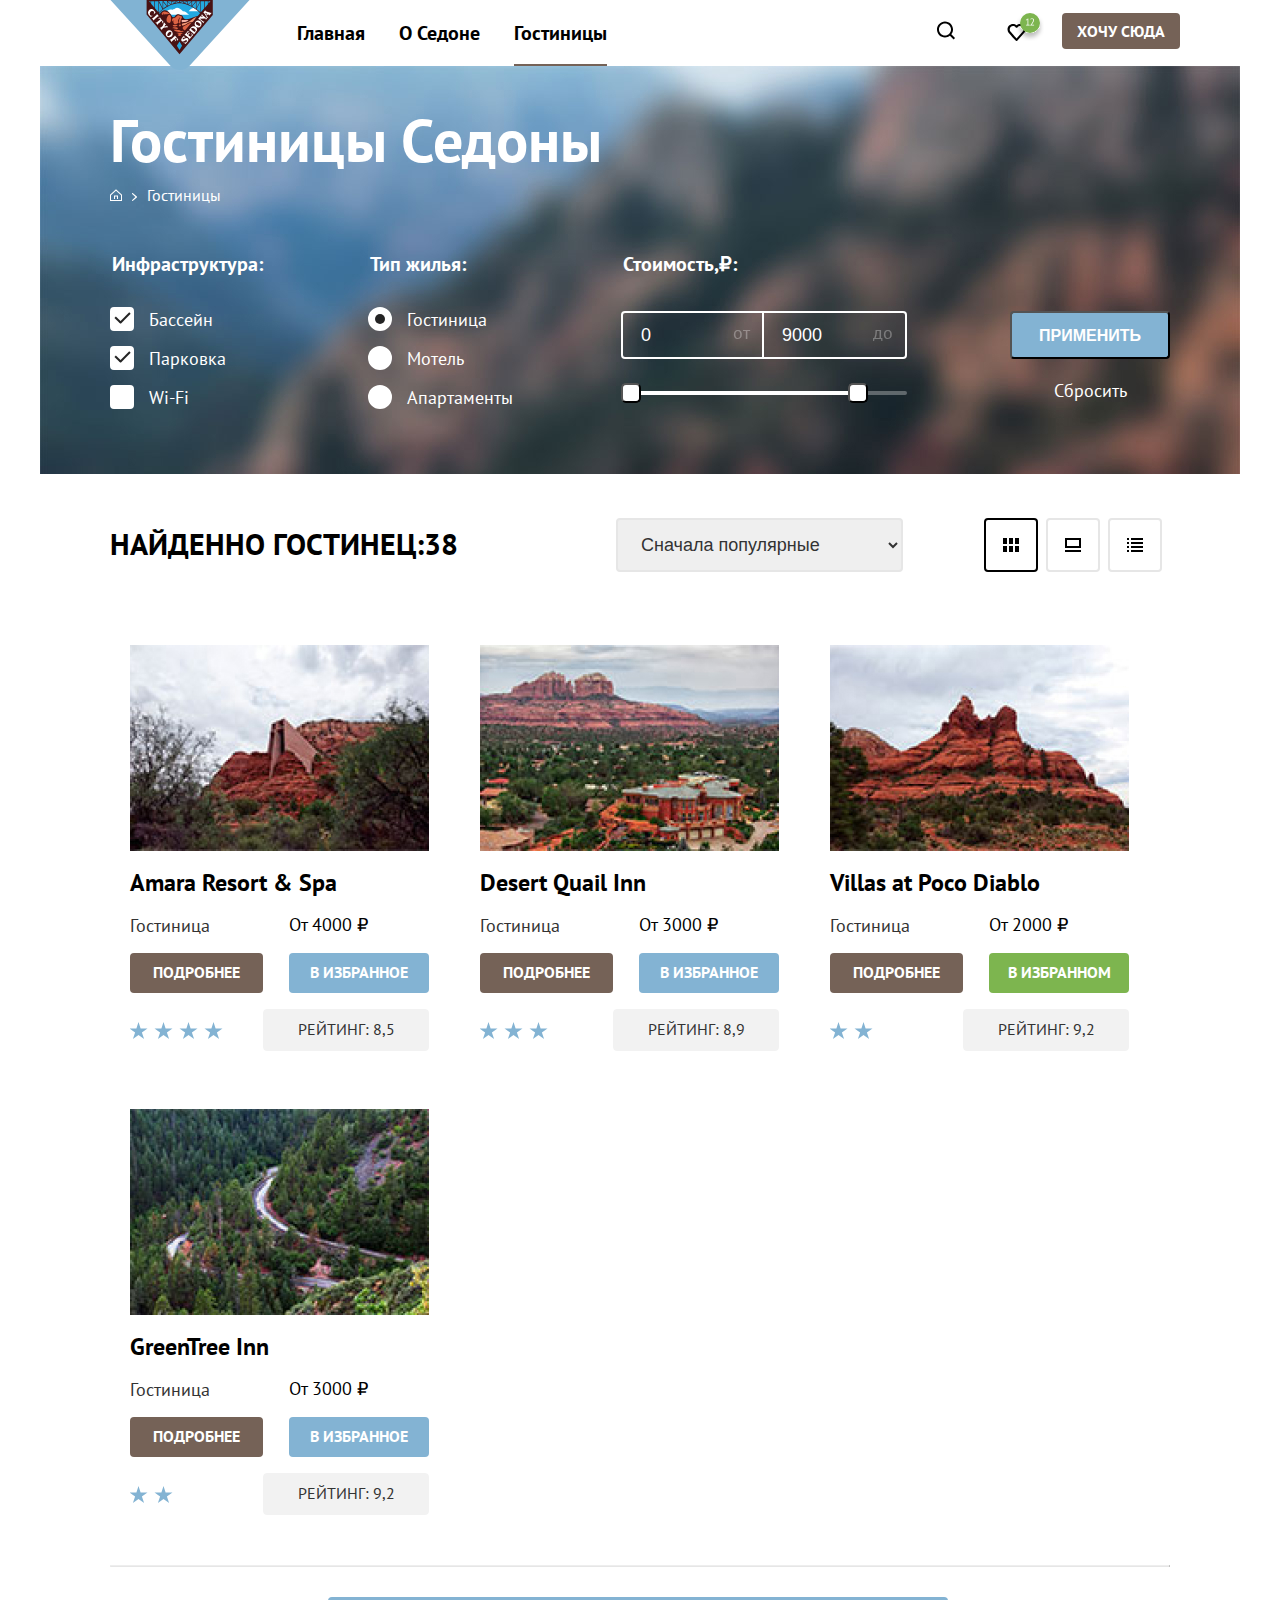
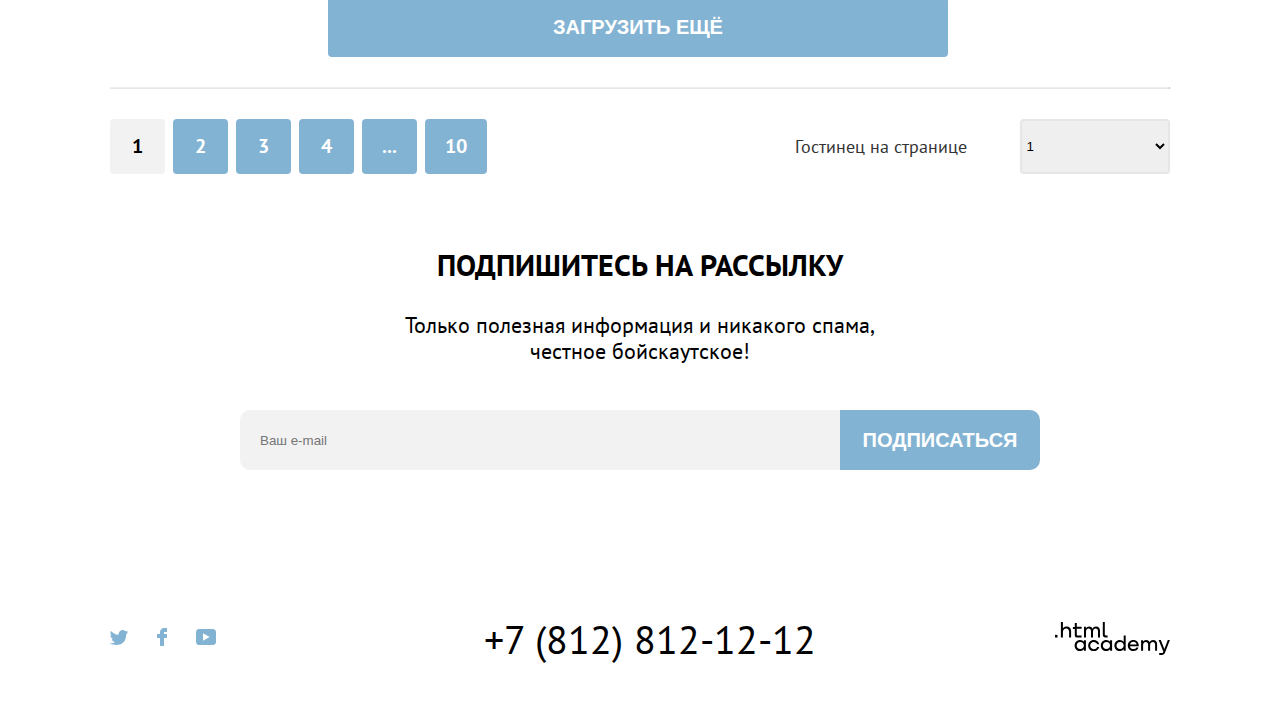
==== commit 4f7af26d: "10-03" ====
--- a/catalog.html
+++ b/catalog.html
@@ -244,10 +244,10 @@
             <legend class="catalog-filter-title">Стоимость,₽:</legend>
               <div class="range-wrapper-inputs">
                 <label class="catalog-filter-label">
-                  <input class="range-input" type="number" value="0"name="min-price"><span class="check">от</span>
+                  <input class="range-input-min" type="text" value="0"name="min-price"><span class="check">от</span>
                 </label>
                 <label class="catalog-filter-label">
-                  <input class="range-input" type="number" value="900" name="max-price"><span class="check">до</span>
+                  <input class="range-input-max" type="text" value="9000" name="max-price"><span class="check">до</span>
                 </label>
               </div>
               <div class="range">
@@ -415,7 +415,7 @@
           </li>
         </ul>
         <hr class="border" />
-        <button class="button button-load-more" type="button">
+        <button class="button-load-more" type="button">
           Загрузить ещё
         </button>
         <hr class="border" />
--- a/styles.css
+++ b/styles.css
@@ -19,6 +19,7 @@
 }
 
 body {
+  min-width: 1200px;
   margin: 0;
   display: flex;
   flex-direction: column;
@@ -53,8 +54,10 @@
 }
 
 .navigation {
-  position: absolute;
-  display: flex;
+  display: flex;
+  position: absolute;
+  width: 1200px;
+  margin: 0 auto;
 }
 
 .logo {
@@ -111,11 +114,14 @@
 }
 
 .navigation-item-button {
-  margin-top: 14px;
-  margin-bottom: 14px;
+  margin-top: 13px;
+  margin-bottom: 13px;
 }
 
 .button-nav {
+  font-family: 'PT Sans', sans-serif;
+  font-style: normal;
+  font-weight: 700;
   font-size: 16px;
   line-height: 20px;
   margin-left: 18px;
@@ -147,6 +153,10 @@
   opacity: 0.3;
 }
 
+.button-nav:hover {
+  background-color: #615048;
+}
+
 .button-nav:focus {
   border: 3px solid #83b3d3;
 }
@@ -182,6 +192,8 @@
 }
 
 .main-title {
+  font-family: 'PT Sans', sans-serif;
+  font-weight: 700;
   font-size: 30px;
   line-height: 36px;
   text-align: center;
@@ -191,14 +203,12 @@
 }
 
 .main-heading-text {
-  width: 720px;
-  margin: 0 auto 80px;
-}
-
-.main-heading-text {
+  font-family: 'PT Sans', sans-serif;
   font-weight: 400;
   font-size: 22px;
   line-height: 36px;
+  width: 720px;
+  margin: 0 auto 80px;
   color: #333333;
   text-align: center;
 }
@@ -245,24 +255,24 @@
 }
 
 .edge-photo-title {
+  font-family: 'PT Sans', sans-serif;
   font-weight: 700;
   font-size: 24px;
   line-height: 28px;
   color: #ffffff;
   text-align: center;
   text-transform: uppercase;
-  height: 58px;
   margin: 0;
   padding-top: 98px;
 }
 
 .reasons-number {
+  font-family: 'PT Sans', sans-serif;
   font-weight: 400;
   color: #ffffff;
   text-align: center;
   text-transform: uppercase;
   width: 250px;
-  height: 21px;
   margin: 30px 75px;
 }
 
@@ -312,6 +322,7 @@
   height: 73px;
   padding-top: 20px;
   margin: 0 75px;
+  text-align: center;
 }
 
 .edge-title-short {
@@ -396,7 +407,6 @@
   display: flex;
   margin: 0;
   flex-direction: column;
-  height: 411px;
   color: #ffffff;
   background-color: #000000;
   background-image: url('images/indexBottom.jpg');
@@ -412,7 +422,6 @@
   text-align: center;
   text-transform: uppercase;
   width: 720px;
-  height: 36px;
   margin: 0 auto;
   padding-top: 93px;
 }
@@ -427,16 +436,16 @@
   line-height: 26px;
   text-align: center;
   width: 720px;
-  height: 52px;
+  margin: 0 auto;
+  padding-top: 29px;
+}
+
+.appointment-form {
+  display: flex;
+  justify-content: center;
   margin: 0 auto;
   padding-top: 46px;
-}
-
-.appointment-form {
-  display: flex;
-  justify-content: center;
-  padding-top: 46px;
-  padding-bottom: 141px;
+  padding-bottom: 94px;
 }
 
 .button-subscription {
@@ -451,8 +460,8 @@
   padding: 0;
   border-radius: 0 10px 10px 0;
   width: 200px;
-  height: 60px;
-  border: 0;
+  border: none;
+  cursor: pointer;
 }
 
 .button-subscription:focus {
@@ -470,14 +479,13 @@
 
 .input {
   box-sizing: border-box;
-  padding: 0;
   width: 600px;
   min-height: 60px;
-  border: 0;
   padding-left: 20px;
   padding-right: 20px;
   border-radius: 10px 0 0 10px;
   background-color: #f2f2f2;
+  border: none;
 }
 
 .input:hover {
@@ -640,11 +648,6 @@
   margin: 0 auto;
 }
 /* СОРТИРОВКА */
-.catalog-filter-price {
-  padding: 0;
-  margin-left: 100px;
-  margin-right: 81px;
-}
 
 .range-scale {
   position: relative;
@@ -691,32 +694,64 @@
   display: flex;
   justify-content: center;
   margin-top: 34px;
-  border: 1px solid #ffffff;
-  border-radius: 4px;
 }
 
 .catalog-filter-label {
-  display: flex;
-  width: 140px;
-  align-items: center;
-  color: #ffffff;
-  border: 1px solid #ffffff;
-}
-
-.catalog-filter-label .range-input {
+  position: relative;
+  margin: 0;
+  padding: 0;
+  color: #ffffff;
+}
+.range-input-min {
+  box-sizing: border-box;
+  width: 143px;
   height: 48px;
-  width: 90px;
-  padding-left: 17px;
-  font: inherit;
+  font-size: 18px;
+  line-height: 23px;
   color: #ffffff;
   background-color: transparent;
-  border: none;
-}
-
+  padding-left: 18px;
+  border: 2px solid #ffffff;
+  border-radius: 4px 0 0 4px;
+  cursor: pointer;
+}
+
+.range-input-max {
+  box-sizing: border-box;
+  width: 143px;
+  height: 48px;
+  font-size: 18px;
+  line-height: 23px;
+  padding-left: 18px;
+  color: #ffffff;
+  background-color: transparent;
+  border: 2px solid #ffffff;
+  border-left: none;
+  border-radius: 0 4px 4px 0;
+}
+
+.check {
+  position: absolute;
+  font-size: 18px;
+  line-height: 23px;
+  right: 14px;
+  top: 10px;
+  opacity: 0.3;
+}
+
+.range-input-min:active {
+  background-color: #756257;
+}
+.range-input-min:focus {
+  border: 2px solid #ffffff;
+  box-sizing: border-box;
+  box-shadow: 0px 0px 0px 3px #81b3d3;
+}
+/*
 .check {
   opacity: 0.3;
 }
-
+*/
 .range-input::-webkit-outer-spin-button,
 .range-input::-webkit-inner-spin-button {
   appearance: none;
@@ -738,6 +773,7 @@
   height: 20px;
   border-radius: 4px;
   border: 2px solid #ffffff;
+  cursor: pointer;
 }
 
 .control:hover .control-mark {
@@ -925,6 +961,7 @@
   margin-top: 60px;
   margin-bottom: 20px;
   border-radius: 4px;
+  cursor: pointer;
 }
 
 .button-apply:hover {
@@ -960,7 +997,7 @@
 }
 
 .hotels {
-  width: 1057px;
+  width: 1060px;
   margin: 0 auto;
   padding-top: 53px;
 }
@@ -1116,19 +1153,24 @@
 }
 
 .border {
-  margin: 0;
   margin-top: 30px;
   margin-bottom: 30px;
   border-top: 1px solid #e6e6e6;
+  transform: rotate(180deg);
 }
 
 .button-load-more {
   border-radius: 4px;
   width: 620px;
   height: 60px;
+  font-weight: 700;
   margin-left: 218px;
   font-size: 20px;
   line-height: 26px;
+  text-transform: uppercase;
+  color: #ffffff;
+  border: none;
+  cursor: pointer;
   background-color: #83b3d3;
 }
 
@@ -1176,13 +1218,16 @@
 
 .hotel-page {
   display: flex;
+  line-height: 23px;
   width: 175px;
   padding-top: 16px;
   padding-bottom: 16px;
   margin-left: 300px;
+  color: #333333;
 }
 
 .number-hotels {
+  box-sizing: border-box;
   width: 150px;
   margin-left: 51px;
   padding-top: 3px;
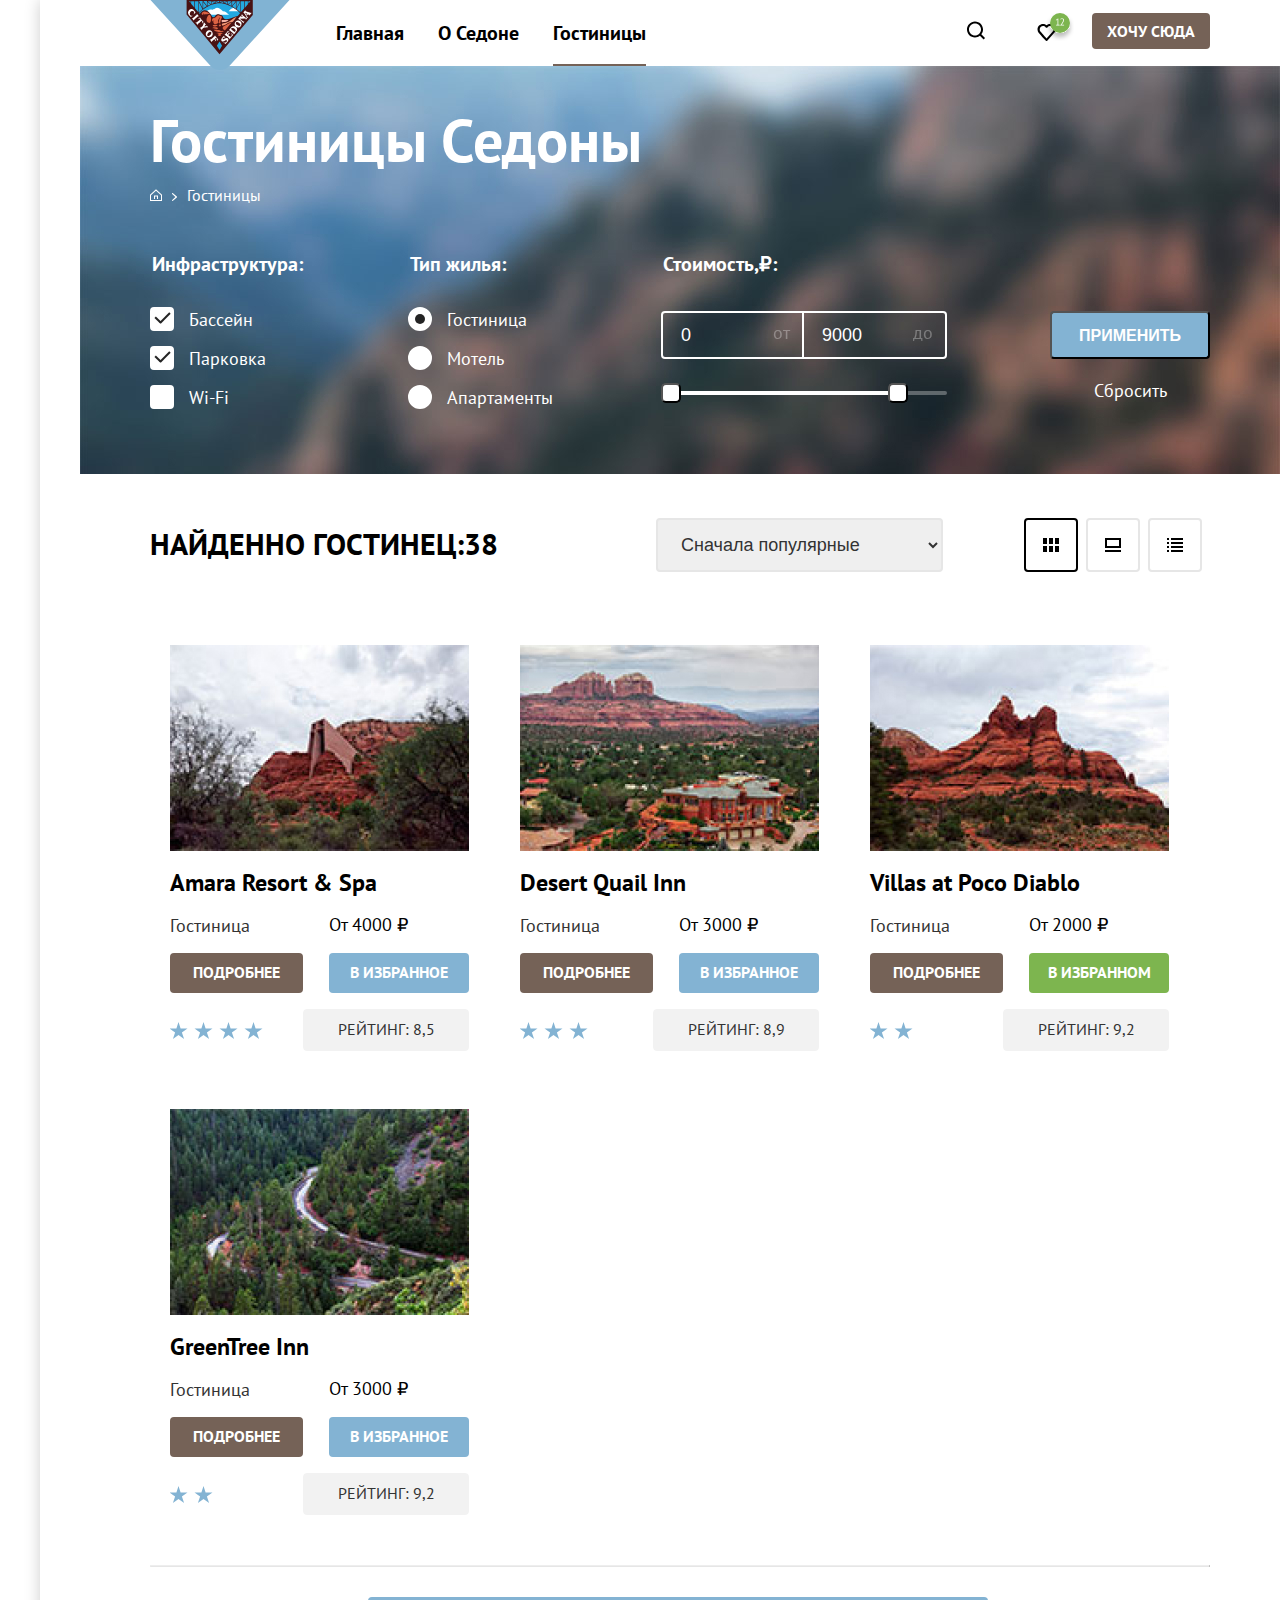
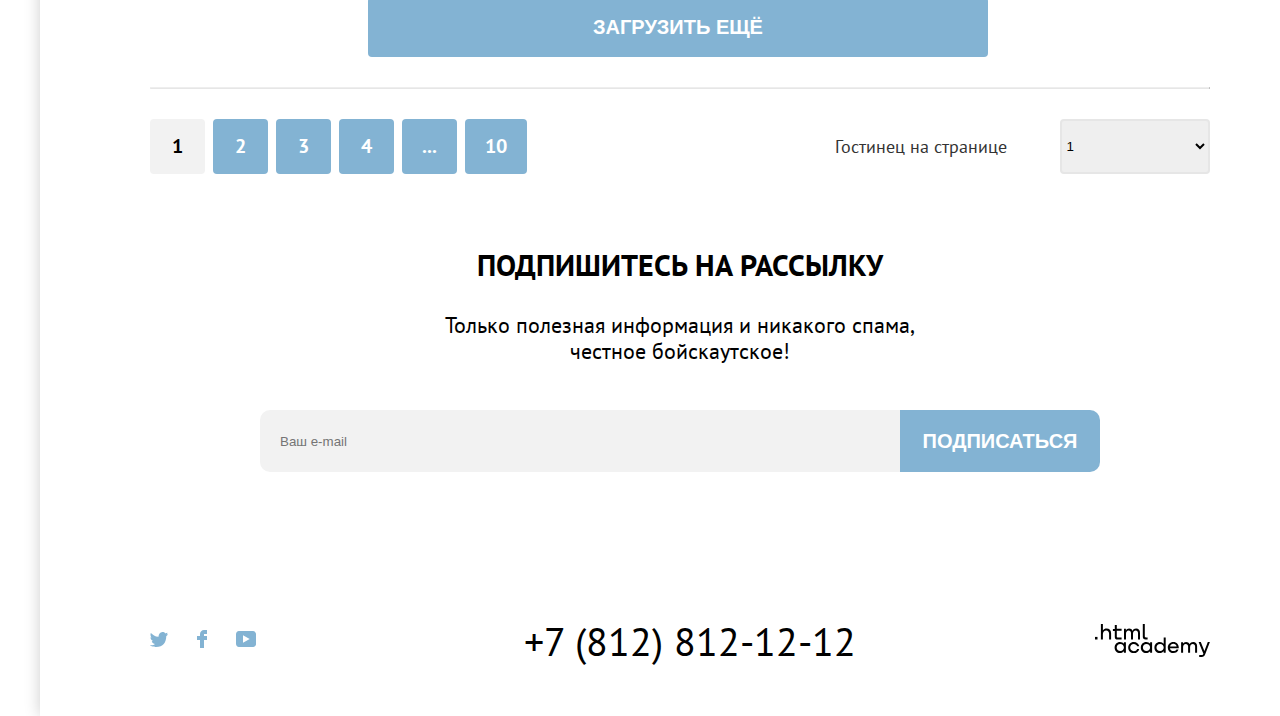
==== commit e4958963: "Шлифовка" ====
--- a/catalog.html
+++ b/catalog.html
@@ -6,597 +6,598 @@
     <link rel="stylesheet" href="styles.css" />
   </head>
   <body>
-    <!-- шапка -->
-    <header class="page-header">
-      <nav class="navigation">
-        <a href="index.html">
-          <img
-            class="logo"
-            src="images/logo.svg"
-            width="139"
-            height="70"
-            alt="Логотип Седона"
-          />
-        </a>
-        <ul class="navigation-list">
-          <li class="navigation-item">
-            <a class="navigation-link navigation-link-home" href="index.html"
-              >Главная</a
-            >
-          </li>
-          <li class="navigation-item">
-            <a class="navigation-link" href="index.html">О Седоне</a>
-          </li>
-          <li class="navigation-item navigation-home">
-            <a class="navigation-link" href="index.html">Гостиницы</a>
-          </li>
-        </ul>
-        <ul class="navigation-list navigation-user">
-          <li class="user-item">
-            <a class="navigation-link" href="#">
-              <svg
-                class="navigation-link-icon"
-                width="20"
-                height="19"
-                viewBox="0 0 20 19"
-                fill="none"
-                xmlns="http://www.w3.org/2000/svg"
+    <div class="container">
+      <header class="page-header">
+        <nav class="navigation">
+          <a href="index.html">
+            <img
+              class="logo"
+              src="images/logo.svg"
+              width="139"
+              height="70"
+              alt="Логотип Седона"
+            />
+          </a>
+          <ul class="navigation-list">
+            <li class="navigation-item">
+              <a class="navigation-link navigation-link-home" href="index.html"
+                >Главная</a
               >
-                <path
-                  d="M19.0257 17.05L15.3152 13.35C16.318 12.05 17.02 10.35 17.02 8.44995C17.02 4.04995 13.4098 0.449951 8.99732 0.449951C4.58483 0.449951 0.974609 4.14995 0.974609 8.54995C0.974609 12.95 4.58483 16.55 8.99732 16.55C10.8024 16.55 12.5072 15.95 13.9112 14.85L17.6217 18.55L19.0257 17.05ZM8.99732 14.55C5.68795 14.55 2.98029 11.85 2.98029 8.54995C2.98029 5.24995 5.68795 2.54995 8.99732 2.54995C12.3067 2.54995 15.0143 5.24995 15.0143 8.54995C15.0143 11.85 12.3067 14.55 8.99732 14.55Z"
-                />
-              </svg>
-            </a>
-          </li>
-          <li class="navigation-item">
-            <a class="navigation-link-icon" href="#">
-              <svg
-                class="navigation-link-icon"
-                width="19"
-                height="17"
-                viewBox="0 0 19 17"
-                fill="none"
-                xmlns="http://www.w3.org/2000/svg"
-              >
-                <path
-                  d="M9.44382 17C9.14296 17 8.84211 16.9 8.64155 16.6C3.22622 10.5 1.92253 9.1 1.62168 8.7C0.91969 7.8 0.518555 6.6 0.518555 5.4C0.518555 2.4 2.92537 0 6.03416 0C7.33785 0 8.54126 0.5 9.5441 1.3C10.5469 0.5 11.8506 0 13.054 0C16.0625 0 18.5696 2.4 18.5696 5.4C18.5696 6.7 18.0682 7.9 17.266 8.8L10.2461 16.7C10.0455 16.9 9.84495 17 9.44382 17ZM3.42679 7.5C3.72764 7.9 6.93672 11.5 9.5441 14.4L15.7617 7.4C16.2631 6.9 16.4637 6.2 16.4637 5.4C16.4637 3.6 14.9594 2.1 13.1543 2.1C12.1515 2.1 11.1486 2.6 10.4467 3.4C10.1458 3.7 9.84495 3.8 9.5441 3.8C9.24325 3.8 8.9424 3.6 8.74183 3.4C8.03984 2.6 7.037 2.1 6.03416 2.1C4.22906 2.1 2.7248 3.6 2.7248 5.4C2.62452 6.3 3.02565 7 3.42679 7.5C3.3265 7.5 3.3265 7.5 3.42679 7.5Z"
-                />
-              </svg>
-              <svg
-                class="icon-link"
-                width="28"
-                height="28"
-                viewBox="0 0 28 28"
-                fill="none"
-                xmlns="http://www.w3.org/2000/svg"
-              >
-                <g filter="url(#filter0_d_24196_813)">
-                  <rect x="4" width="20" height="20" rx="10" fill="#7DB54F" />
-                  <path
-                    d="M10.1309 11.76H11.5309V6.92L11.6309 6.33L11.2309 6.8L10.1309 7.59L9.75089 7.08L11.9509 5.38H12.3109V11.76H13.6809V12.5H10.1309V11.76ZM17.9601 7.09C17.9601 7.44333 17.8934 7.80667 17.7601 8.18C17.6334 8.54667 17.4634 8.91667 17.2501 9.29C17.0434 9.66333 16.8101 10.03 16.5501 10.39C16.2901 10.7433 16.0301 11.08 15.7701 11.4L15.2801 11.83V11.87L15.9201 11.76H18.1001V12.5H14.1201V12.21C14.2668 12.0567 14.4434 11.8667 14.6501 11.64C14.8568 11.4133 15.0701 11.1633 15.2901 10.89C15.5168 10.61 15.7368 10.3167 15.9501 10.01C16.1701 9.69667 16.3668 9.38 16.5401 9.06C16.7201 8.74 16.8634 8.42333 16.9701 8.11C17.0768 7.79667 17.1301 7.5 17.1301 7.22C17.1301 6.89333 17.0368 6.62333 16.8501 6.41C16.6634 6.19 16.3801 6.08 16.0001 6.08C15.7468 6.08 15.5001 6.13333 15.2601 6.24C15.0201 6.34 14.8134 6.45667 14.6401 6.59L14.3101 6.02C14.5434 5.82 14.8201 5.66333 15.1401 5.55C15.4601 5.43667 15.8034 5.38 16.1701 5.38C16.4568 5.38 16.7101 5.42333 16.9301 5.51C17.1501 5.59 17.3368 5.70667 17.4901 5.86C17.6434 6.01333 17.7601 6.19667 17.8401 6.41C17.9201 6.61667 17.9601 6.84333 17.9601 7.09Z"
-                    fill="white"
-                  />
-                </g>
-                <defs>
-                  <filter
-                    id="filter0_d_24196_813"
-                    x="0"
-                    y="0"
-                    width="28"
-                    height="28"
-                    filterUnits="userSpaceOnUse"
-                    color-interpolation-filters="sRGB"
-                  >
-                    <feFlood flood-opacity="0" result="BackgroundImageFix" />
-                    <feColorMatrix
-                      in="SourceAlpha"
-                      type="matrix"
-                      values="0 0 0 0 0 0 0 0 0 0 0 0 0 0 0 0 0 0 127 0"
-                      result="hardAlpha"
-                    />
-                    <feOffset dy="4" />
-                    <feGaussianBlur stdDeviation="2" />
-                    <feComposite in2="hardAlpha" operator="out" />
-                    <feColorMatrix
-                      type="matrix"
-                      values="0 0 0 0 0 0 0 0 0 0 0 0 0 0 0 0 0 0 0.25 0"
-                    />
-                    <feBlend
-                      mode="normal"
-                      in2="BackgroundImageFix"
-                      result="effect1_dropShadow_24196_813"
-                    />
-                    <feBlend
-                      mode="normal"
-                      in="SourceGraphic"
-                      in2="effect1_dropShadow_24196_813"
-                      result="shape"
-                    />
-                  </filter>
-                </defs>
-              </svg>
-            </a>
-          </li>
-          <li class="navigation-item-button">
-            <a class="navigation-link button-nav" href="#">Хочу сюда</a>
-          </li>
-        </ul>
-      </nav>
-    </header>
-    <!-- ФИЛЬТР -->
-    <main class="main-inner main-container">
-      <div class="filter-container">
-        <header class="inner-header">
-          <h1 class="inner-header-title">Гостиницы Седоны</h1>
-          <ul class="breadcrumbs">
-            <li class="breadcrumbs-item">
-              <a class="breadcrumbs-link visully-hidden" href="index.html">
-                <img
-                  class="home"
-                  src="images/icon/home.svg"
-                  width="12"
-                  height="12"
-                  alt="home"
-                />
-              </a>
-            </li>
-            <li class="breadcrumbs-item">
-              <a class="breadcrumbs-link visully-hidden" href="index.html">
-                <img
-                  class="group"
-                  src="images/icon/Group.svg"
-                  width="5"
-                  height="8"
-                  alt="Group"
-                />
-              </a>
-            </li>
-            <li class="breadcrumbs-item">
-              <a class="breadcrumbs-link">Гостиницы</a>
+            </li>
+            <li class="navigation-item">
+              <a class="navigation-link" href="index.html">О Седоне</a>
+            </li>
+            <li class="navigation-item navigation-home">
+              <a class="navigation-link" href="index.html">Гостиницы</a>
             </li>
           </ul>
-        </header>
-        <h2 class="visually-hidden" hidden>Список гостиниц с фильтрами</h2>
-        <form
-          class="catalog-filter"
-          action="https://echo.htmlacademy.ru/"
-          method="get"
-        >
-          <fieldset class="catalog-filter-group">
-            <legend class="catalog-filter-title">Инфраструктура:</legend>
-            <ul class="catalog-filter-list">
-              <li class="catalog-filter-item">
-                <label class="control">
-                  <input
-                    class="visually-hidden control-input"
-                    type="checkbox"
-                    name="бассейн"
-                    checked
-                  />
-                  <span class="control-mark"></span>
-                  <span class="condition">Бассейн</span>
-                </label>
-              </li>
-              <li class="catalog-filter-item">
-                <label class="control">
-                  <input
-                    class="visually-hidden control-input"
-                    type="checkbox"
-                    name="парковка"
-                    checked
-                  />
-                  <span class="control-mark"></span>
-                  <span class="condition">Парковка</span>
-                </label>
-              </li>
-              <li class="catalog-filter-item">
-                <label class="control">
-                  <input class="visually-hidden control-input" type="checkbox" name="wi-fi" />
-                  <span class="control-mark"></span>
-                  <span class="condition">Wi-Fi</span>
-                </label>
-              </li>
-            </ul>
-          </fieldset>
-          <fieldset class="catalog-filter-group">
-            <legend class="catalog-filter-title">Тип жилья:</legend>
-            <ul class="catalog-filter-list">
-              <li class="catalog-filter-item">
-                <label class="control">
-                  <input
-                    class="visually-hidden control-input"
-                    type="radio"
-                    name="type-housing"
-                    value="Гостиница"
-                    checked
-                  />
-                  <span class="control-mark"></span>
-                  <span class="condition">Гостиница</span>
-                </label>
-              </li>
-              <li class="catalog-filter-item">
-                <label class="control">
-                  <input
-                    class="visually-hidden control-input"
-                    type="radio"
-                    name="type-housing"
-                    value="Мотель"
-                  />
-                  <span class="control-mark"></span>
-                  <span class="condition">Мотель</span>
-                </label>
-              </li>
-              <li class="catalog-filter-item">
-                <label class="control">
-                  <input
-                    class="visually-hidden control-input"
-                    type="radio"
-                    name="type-housing"
-                    value="Апартаменты"
-                  />
-                  <span class="control-mark"></span>
-                  <span class="condition">Апартаменты</span>
-                </label>
-              </li>
-            </ul>
-          </fieldset>
-          <fieldset class="catalog-filter-group catalog-filter-price">
-            <legend class="catalog-filter-title">Стоимость,₽:</legend>
-              <div class="range-wrapper-inputs">
-                <label class="catalog-filter-label">
-                  <input class="range-input-min" type="text" value="0"name="min-price"><span class="check">от</span>
-                </label>
-                <label class="catalog-filter-label">
-                  <input class="range-input-max" type="text" value="9000" name="max-price"><span class="check">до</span>
-                </label>
-              </div>
-              <div class="range">
-              <div class="range-scale">
-                <div class="range-bar" style="left: 10px; width:227px">
-                  <button class="range-toggle toggle-min">
-                    <span class="visually-hidden">Изменить минимальную цену</span>
-                  </button>
-                  <button class="range-toggle toggle-max">
-                    <span class="visually-hidden">Изменить максимальную цену</span>
-                  </button>
-                </div>
-              </div>
-          </fieldset>
-          <div class="apply-reset">
-            <button class="button-apply" type="submit">Применить</button>
-            <a class="reset" href="catalog.html">Сбросить</a>
-        </div>
-        </form>
-      </div>
-      <!-- СОРТИРОВКА -->
-      <div class="sorting-container">
-        <span class="found">Найденно гостинец:38</span>
-        <select class="select-control" aria-label="Сортировка">
-          <option value="popular">Сначала популярные</option>
-          <option value="cheap">Сначала дешёвые</option>
-          <option value="expensive">Сначала дорогое</option>
-        </select>
-        <a class="card-grid-toggle grid-toggle" href="#">
-          <svg
-            width="16"
-            height="14"
-            aria-hidden="true"
-            focusable="false"
-            viewBox="0 0 16 14"
-            fill="none"
-            xmlns="http://www.w3.org/2000/svg"
-          >
-            <path d="M4 0H0V6H4V0Z" fill="black" />
-            <path d="M16 0H12V6H16V0Z" fill="black" />
-            <path d="M10 0H6V6H10V0Z" fill="black" />
-            <path d="M4 8H0V14H4V8Z" fill="black" />
-            <path d="M16 8H12V14H16V8Z" fill="black" />
-            <path d="M10 8H6V14H10V8Z" fill="black" />
-          </svg>
-          <span class="visually-hidden">Показать список</span>
-        </a>
-        <a class="card-grid-toggle" href="#">
-          <svg
-            width="16"
-            height="14"
-            viewBox="0 0 16 14"
-            fill="none"
-            xmlns="http://www.w3.org/2000/svg"
-          >
-            <path d="M16 12H0V14H16V12Z" fill="black" />
-            <path d="M14 2V8H2V2H14ZM16 0H0V10H16V0Z" fill="black" />
-          </svg>
-          <span class="visually-hidden">Показать карточки</span>
-        </a>
-        <a class="card-grid-toggle button" href="#">
-          <svg
-            width="16"
-            height="14"
-            viewBox="0 0 16 14"
-            fill="none"
-            xmlns="http://www.w3.org/2000/svg"
-          >
-            <path d="M2 0H0V2H2V0Z" fill="black" />
-            <path d="M16 0H4V2H16V0Z" fill="black" />
-            <path d="M2 4H0V6H2V4Z" fill="black" />
-            <path d="M16 4H4V6H16V4Z" fill="black" />
-            <path d="M2 8H0V10H2V8Z" fill="black" />
-            <path d="M16 8H4V10H16V8Z" fill="black" />
-            <path d="M2 12H0V14H2V12Z" fill="black" />
-            <path d="M16 12H4V14H16V12Z" fill="black" />
-          </svg>
-          <span class="visually-hidden">Показать отзывы</span>
-        </a>
-      </div>
-      <!-- список гостинец -->
-      <section class="hotels">
-        <ul class="hotels-list">
-          <li class="hotels-card">
-            <a class="hotels-card-link" href="#">
-              <img
-                class="hotels-card-image"
-                src="images/photo-hotel/card-1.jpg"
-                width="299"
-                height="206"
-                alt="Amara Resort & Spa"
-              />
-            </a>
-            <a class="hotels-card-title-link" href="#">
-              <h3 class="hotels-card-title">Amara Resort & Spa</h3>
-            </a>
-            <p class="hotels-card-price">Гостиница</p>
-            <span class="price">От 4000 ₽</span>
-            <a class="hotels-card-button button" href="#">Подробнее</a>
-            <a class="favorites-button button" href="#">В избранное</a>
-            <span class="rating-tall"></span>
-            <span class="rating">Рейтинг: 8,5</span>
-          </li>
-          <li class="hotels-card">
-            <a class="hotels-card-link" href="#">
-              <img
-                class="hotels-card-image"
-                src="images/photo-hotel/card-2.jpg"
-                width="299"
-                height="206"
-                alt="Desert Quail Inn"
-              />
-            </a>
-            <a class="hotels-card-title-link" href="#">
-              <h3 class="hotels-card-title">Desert Quail Inn</h3>
-            </a>
-            <p class="hotels-card-price">Гостиница</p>
-            <span class="price">От 3000 ₽</span>
-            <a class="hotels-card-button button" href="#">Подробнее</a>
-            <a class="favorites-button button" href="#">В избранное</a>
-            <span class="rating-middle"></span>
-            <span class="rating">Рейтинг: 8,9</span>
-          </li>
-          <li class="hotels-card">
-            <a class="hotels-card-link" href="#">
-              <img
-                class="hotels-card-image"
-                src="images/photo-hotel/card-3.jpg"
-                width="299"
-                height="206"
-                alt="Villas at Poco Diablo"
-              />
-            </a>
-            <a class="hotels-card-title-link" href="#">
-              <h3 class="hotels-card-title">Villas at Poco Diablo</h3>
-            </a>
-            <p class="hotels-card-price">Гостиница</p>
-            <span class="price">От 2000 ₽</span>
-            <a class="hotels-card-button button" href="#">Подробнее</a>
-            <a class="hotels-card-button button selected" href="#"
-              >В избранном</a
-            >
-            <span class="rating-short"></span>
-            <span class="rating">Рейтинг: 9,2</span>
-          </li>
-          <li class="hotels-card">
-            <a class="hotels-card-link" href="#">
-              <img
-                class="hotels-card-image"
-                src="images/photo-hotel/card-4.jpg"
-                width="299"
-                height="206"
-                alt="GreenTree Inn"
-              />
-            </a>
-            <a class="hotels-card-title-link" href="#">
-              <h3 class="hotels-card-title">GreenTree Inn</h3>
-            </a>
-            <p class="hotels-card-price">Гостиница</p>
-            <span class="price">От 3000 ₽</span>
-            <a class="hotels-card-button button" href="#">Подробнее</a>
-            <a class="favorites-button button" href="#">В избранное</a>
-            <span class="rating-short"></span>
-            <span class="rating">Рейтинг: 9,2</span>
-          </li>
-        </ul>
-        <hr class="border" />
-        <button class="button-load-more" type="button">
-          Загрузить ещё
-        </button>
-        <hr class="border" />
-        <ul class="pagination">
-          <li class="pagination-item"></li>
-          <li class="pagination-item">
-            <a class="pagination-link pagination-current">1</a>
-          </li>
-          <li class="pagination-item">
-            <a class="pagination-link" href="#">2</a>
-          </li>
-          <li class="pagination-item">
-            <a class="pagination-link" href="#">3</a>
-          </li>
-          <li class="pagination-item">
-            <a class="pagination-link" href="#">4</a>
-          </li>
-          <li class="pagination-item">
-            <a class="pagination-link" href="#">...</a>
-          </li>
-          <li class="pagination-item">
-            <a class="pagination-link" href="#">10</a>
-          </li>
-          <span class="hotel-page">Гостинец на странице</span>
-          <select class="number-hotels" aria-label="Количество">
-            <option value="popular">1</option>
-            <option value="cheap">2</option>
-            <option value="expensive">3</option>
-            <option value="expensive">4</option>
-          </select>
-        </ul>
-      </section>
-      <!-- ПОДПИСКА -->
-      <section class="subscription-catalog">
-        <h3 class="subscription-title">Подпишитесь на рассылку</h3>
-        <p class="subscription-text">
-          Только полезная информация и никакого спама,<br />честное
-          бойскаутское!
-        </p>
-        <form
-          class="appointment-form"
-          action="https://echo.htmlacademy.ru/"
-          method="post"
-        >
-          <label class="input-fields">
-            <input
-              class="input"
-              type="email"
-              name="required"
-              placeholder="Ваш e-mail"
-            />
-          </label>
-          <button class="button-subscription" type="submit">Подписаться</button>
-        </form>
-      </section>
-    </main>
-    <!-- ФУТЕР -->
-    <footer class="main-footer">
-      <div class="page-footer-container">
-        <section class="footer-social">
-          <ul class="footer-social-list">
-            <li class="footer-social-item">
-              <a
-                class="footer-social-link"
-                href="https://twitter.com/htmlacademy_ru"
-              >
-                <span class="visually-hidden">Twitter</span>
+          <ul class="navigation-list navigation-user">
+            <li class="user-item">
+              <a class="navigation-link" href="#">
                 <svg
-                  width="18"
-                  height="15"
-                  viewBox="0 0 18 15"
+                  class="navigation-link-icon"
+                  width="20"
+                  height="19"
+                  viewBox="0 0 20 19"
                   fill="none"
                   xmlns="http://www.w3.org/2000/svg"
                 >
                   <path
-                    d="M11.6 0.200056C13.4 -0.299944 14.8 0.500056 15.4 1.40006C16.1 1.20006 16.8 0.900056 17.5 0.700056C17.5 1.60006 16.9 2.20006 16.6 2.50006C17.3 2.60006 18 1.90006 18 1.90006C17.8 2.90006 16.9 3.70006 16.3 3.90006C16.1 10.7001 13 15.1001 5.7 15.0001C5.1 15.0001 5.8 15.0001 5.2 15.0001C4.8 15.0001 0.8 14.5001 0 13.1001C2.4 13.3001 4.1 12.7001 5 11.9001C4 11.6001 2.1 11.5001 1.8 9.00006C2.2 9.10006 2.4 9.20006 3.1 9.10006C1.8 8.30006 0.4 7.50006 0.5 5.30006C0.8 5.60006 1.6 5.80006 1.9 5.80006C1.1 5.60006 -0.2 2.50006 0.9 0.900056C2.8 2.80006 4.9 4.50006 8.5 4.70006C8.7 2.30006 9.7 0.800056 11.6 0.200056Z"
-                    fill="currentColor"
+                    d="M19.0257 17.05L15.3152 13.35C16.318 12.05 17.02 10.35 17.02 8.44995C17.02 4.04995 13.4098 0.449951 8.99732 0.449951C4.58483 0.449951 0.974609 4.14995 0.974609 8.54995C0.974609 12.95 4.58483 16.55 8.99732 16.55C10.8024 16.55 12.5072 15.95 13.9112 14.85L17.6217 18.55L19.0257 17.05ZM8.99732 14.55C5.68795 14.55 2.98029 11.85 2.98029 8.54995C2.98029 5.24995 5.68795 2.54995 8.99732 2.54995C12.3067 2.54995 15.0143 5.24995 15.0143 8.54995C15.0143 11.85 12.3067 14.55 8.99732 14.55Z"
                   />
                 </svg>
               </a>
             </li>
-            <li class="footer-social-item">
-              <a
-                class="footer-social-link"
-                href="https://www.facebook.com/htmlacademy"
-              >
-                <span class="visually-hidden">facebook</span>
+            <li class="navigation-item">
+              <a class="navigation-link-icon" href="#">
                 <svg
-                  width="10"
-                  height="18"
-                  viewBox="0 0 10 18"
+                  class="navigation-link-icon"
+                  width="19"
+                  height="17"
+                  viewBox="0 0 19 17"
                   fill="none"
                   xmlns="http://www.w3.org/2000/svg"
                 >
                   <path
-                    d="M7 0C4.8 0 3 1.8 3 4V6H0V10H3V18H7V10H10V6H7V4H10V0H7Z"
-                    fill="currentColor"
+                    d="M9.44382 17C9.14296 17 8.84211 16.9 8.64155 16.6C3.22622 10.5 1.92253 9.1 1.62168 8.7C0.91969 7.8 0.518555 6.6 0.518555 5.4C0.518555 2.4 2.92537 0 6.03416 0C7.33785 0 8.54126 0.5 9.5441 1.3C10.5469 0.5 11.8506 0 13.054 0C16.0625 0 18.5696 2.4 18.5696 5.4C18.5696 6.7 18.0682 7.9 17.266 8.8L10.2461 16.7C10.0455 16.9 9.84495 17 9.44382 17ZM3.42679 7.5C3.72764 7.9 6.93672 11.5 9.5441 14.4L15.7617 7.4C16.2631 6.9 16.4637 6.2 16.4637 5.4C16.4637 3.6 14.9594 2.1 13.1543 2.1C12.1515 2.1 11.1486 2.6 10.4467 3.4C10.1458 3.7 9.84495 3.8 9.5441 3.8C9.24325 3.8 8.9424 3.6 8.74183 3.4C8.03984 2.6 7.037 2.1 6.03416 2.1C4.22906 2.1 2.7248 3.6 2.7248 5.4C2.62452 6.3 3.02565 7 3.42679 7.5C3.3265 7.5 3.3265 7.5 3.42679 7.5Z"
                   />
                 </svg>
-              </a>
-            </li>
-            <li class="footer-social-item">
-              <a
-                class="footer-social-link footer-social-youtube"
-                href="https://www.youtube.com/c/HTMLAcademyRUS"
-              >
-                <span class="visually-hidden">YouTube</span>
                 <svg
-                  width="20"
-                  height="16"
-                  viewBox="0 0 20 16"
+                  class="icon-link"
+                  width="28"
+                  height="28"
+                  viewBox="0 0 28 28"
                   fill="none"
                   xmlns="http://www.w3.org/2000/svg"
                 >
-                  <path
-                    d="M17 0H2.9C1.2 0 0 1.5 0 3.2V12.7C0 14.5 1.2 16 2.9 16H17.2C18.7 16 20.1 14.5 20.1 12.8V3.2C19.9 1.5 18.7 0 17 0ZM7 11.8V4.2L13.7 8L7 11.8Z"
-                    fill="currentColor"
+                  <g filter="url(#filter0_d_24196_813)">
+                    <rect x="4" width="20" height="20" rx="10" fill="#7DB54F" />
+                    <path
+                      d="M10.1309 11.76H11.5309V6.92L11.6309 6.33L11.2309 6.8L10.1309 7.59L9.75089 7.08L11.9509 5.38H12.3109V11.76H13.6809V12.5H10.1309V11.76ZM17.9601 7.09C17.9601 7.44333 17.8934 7.80667 17.7601 8.18C17.6334 8.54667 17.4634 8.91667 17.2501 9.29C17.0434 9.66333 16.8101 10.03 16.5501 10.39C16.2901 10.7433 16.0301 11.08 15.7701 11.4L15.2801 11.83V11.87L15.9201 11.76H18.1001V12.5H14.1201V12.21C14.2668 12.0567 14.4434 11.8667 14.6501 11.64C14.8568 11.4133 15.0701 11.1633 15.2901 10.89C15.5168 10.61 15.7368 10.3167 15.9501 10.01C16.1701 9.69667 16.3668 9.38 16.5401 9.06C16.7201 8.74 16.8634 8.42333 16.9701 8.11C17.0768 7.79667 17.1301 7.5 17.1301 7.22C17.1301 6.89333 17.0368 6.62333 16.8501 6.41C16.6634 6.19 16.3801 6.08 16.0001 6.08C15.7468 6.08 15.5001 6.13333 15.2601 6.24C15.0201 6.34 14.8134 6.45667 14.6401 6.59L14.3101 6.02C14.5434 5.82 14.8201 5.66333 15.1401 5.55C15.4601 5.43667 15.8034 5.38 16.1701 5.38C16.4568 5.38 16.7101 5.42333 16.9301 5.51C17.1501 5.59 17.3368 5.70667 17.4901 5.86C17.6434 6.01333 17.7601 6.19667 17.8401 6.41C17.9201 6.61667 17.9601 6.84333 17.9601 7.09Z"
+                      fill="white"
+                    />
+                  </g>
+                  <defs>
+                    <filter
+                      id="filter0_d_24196_813"
+                      x="0"
+                      y="0"
+                      width="28"
+                      height="28"
+                      filterUnits="userSpaceOnUse"
+                      color-interpolation-filters="sRGB"
+                    >
+                      <feFlood flood-opacity="0" result="BackgroundImageFix" />
+                      <feColorMatrix
+                        in="SourceAlpha"
+                        type="matrix"
+                        values="0 0 0 0 0 0 0 0 0 0 0 0 0 0 0 0 0 0 127 0"
+                        result="hardAlpha"
+                      />
+                      <feOffset dy="4" />
+                      <feGaussianBlur stdDeviation="2" />
+                      <feComposite in2="hardAlpha" operator="out" />
+                      <feColorMatrix
+                        type="matrix"
+                        values="0 0 0 0 0 0 0 0 0 0 0 0 0 0 0 0 0 0 0.25 0"
+                      />
+                      <feBlend
+                        mode="normal"
+                        in2="BackgroundImageFix"
+                        result="effect1_dropShadow_24196_813"
+                      />
+                      <feBlend
+                        mode="normal"
+                        in="SourceGraphic"
+                        in2="effect1_dropShadow_24196_813"
+                        result="shape"
+                      />
+                    </filter>
+                  </defs>
+                </svg>
+              </a>
+            </li>
+            <li class="navigation-item-button">
+              <a class="navigation-link button-nav" href="#">Хочу сюда</a>
+            </li>
+          </ul>
+        </nav>
+      </header>
+      <!-- ФИЛЬТР -->
+      <main class="main-inner main-container">
+        <div class="filter-container">
+          <header class="inner-header">
+            <h1 class="inner-header-title">Гостиницы Седоны</h1>
+            <ul class="breadcrumbs">
+              <li class="breadcrumbs-item">
+                <a class="breadcrumbs-link visully-hidden" href="index.html">
+                  <img
+                    class="home"
+                    src="images/icon/home.svg"
+                    width="12"
+                    height="12"
+                    alt="home"
                   />
-                </svg>
-              </a>
-            </li>
+                </a>
+              </li>
+              <li class="breadcrumbs-item">
+                <a class="breadcrumbs-link visully-hidden" href="index.html">
+                  <img
+                    class="group"
+                    src="images/icon/Group.svg"
+                    width="5"
+                    height="8"
+                    alt="Group"
+                  />
+                </a>
+              </li>
+              <li class="breadcrumbs-item">
+                <a class="breadcrumbs-link">Гостиницы</a>
+              </li>
+            </ul>
+          </header>
+          <h2 class="visually-hidden" hidden>Список гостиниц с фильтрами</h2>
+          <form
+            class="catalog-filter"
+            action="https://echo.htmlacademy.ru/"
+            method="get"
+          >
+            <fieldset class="catalog-filter-group">
+              <legend class="catalog-filter-title">Инфраструктура:</legend>
+              <ul class="catalog-filter-list">
+                <li class="catalog-filter-item">
+                  <label class="control">
+                    <input
+                      class="visually-hidden control-input"
+                      type="checkbox"
+                      name="бассейн"
+                      checked
+                    />
+                    <span class="control-mark"></span>
+                    <span class="condition">Бассейн</span>
+                  </label>
+                </li>
+                <li class="catalog-filter-item">
+                  <label class="control">
+                    <input
+                      class="visually-hidden control-input"
+                      type="checkbox"
+                      name="парковка"
+                      checked
+                    />
+                    <span class="control-mark"></span>
+                    <span class="condition">Парковка</span>
+                  </label>
+                </li>
+                <li class="catalog-filter-item">
+                  <label class="control">
+                    <input class="visually-hidden control-input" type="checkbox" name="wi-fi" />
+                    <span class="control-mark"></span>
+                    <span class="condition">Wi-Fi</span>
+                  </label>
+                </li>
+              </ul>
+            </fieldset>
+            <fieldset class="catalog-filter-group">
+              <legend class="catalog-filter-title">Тип жилья:</legend>
+              <ul class="catalog-filter-list">
+                <li class="catalog-filter-item">
+                  <label class="control">
+                    <input
+                      class="visually-hidden control-input"
+                      type="radio"
+                      name="type-housing"
+                      value="Гостиница"
+                      checked
+                    />
+                    <span class="control-mark"></span>
+                    <span class="condition">Гостиница</span>
+                  </label>
+                </li>
+                <li class="catalog-filter-item">
+                  <label class="control">
+                    <input
+                      class="visually-hidden control-input"
+                      type="radio"
+                      name="type-housing"
+                      value="Мотель"
+                    />
+                    <span class="control-mark"></span>
+                    <span class="condition">Мотель</span>
+                  </label>
+                </li>
+                <li class="catalog-filter-item">
+                  <label class="control">
+                    <input
+                      class="visually-hidden control-input"
+                      type="radio"
+                      name="type-housing"
+                      value="Апартаменты"
+                    />
+                    <span class="control-mark"></span>
+                    <span class="condition">Апартаменты</span>
+                  </label>
+                </li>
+              </ul>
+            </fieldset>
+            <fieldset class="catalog-filter-group catalog-filter-price">
+              <legend class="catalog-filter-title">Стоимость,₽:</legend>
+                <div class="range-wrapper-inputs">
+                  <label class="catalog-filter-label">
+                    <input class="range-input-min" type="text" value="0"name="min-price"><span class="check">от</span>
+                  </label>
+                  <label class="catalog-filter-label">
+                    <input class="range-input-max" type="text" value="9000" name="max-price"><span class="check">до</span>
+                  </label>
+                </div>
+                <div class="range">
+                <div class="range-scale">
+                  <div class="range-bar" style="left: 10px; width:227px">
+                    <button class="range-toggle toggle-min">
+                      <span class="visually-hidden">Изменить минимальную цену</span>
+                    </button>
+                    <button class="range-toggle toggle-max">
+                      <span class="visually-hidden">Изменить максимальную цену</span>
+                    </button>
+                  </div>
+                </div>
+            </fieldset>
+            <div class="apply-reset">
+              <button class="button-apply" type="submit">Применить</button>
+              <a class="reset" href="catalog.html">Сбросить</a>
+          </div>
+          </form>
+        </div>
+        <!-- СОРТИРОВКА -->
+        <div class="sorting-container">
+          <span class="found">Найденно гостинец:38</span>
+          <select class="select-control" aria-label="Сортировка">
+            <option value="popular">Сначала популярные</option>
+            <option value="cheap">Сначала дешёвые</option>
+            <option value="expensive">Сначала дорогое</option>
+          </select>
+          <a class="card-grid-toggle grid-toggle" href="#">
+            <svg
+              width="16"
+              height="14"
+              aria-hidden="true"
+              focusable="false"
+              viewBox="0 0 16 14"
+              fill="none"
+              xmlns="http://www.w3.org/2000/svg"
+            >
+              <path d="M4 0H0V6H4V0Z" fill="black" />
+              <path d="M16 0H12V6H16V0Z" fill="black" />
+              <path d="M10 0H6V6H10V0Z" fill="black" />
+              <path d="M4 8H0V14H4V8Z" fill="black" />
+              <path d="M16 8H12V14H16V8Z" fill="black" />
+              <path d="M10 8H6V14H10V8Z" fill="black" />
+            </svg>
+            <span class="visually-hidden">Показать список</span>
+          </a>
+          <a class="card-grid-toggle" href="#">
+            <svg
+              width="16"
+              height="14"
+              viewBox="0 0 16 14"
+              fill="none"
+              xmlns="http://www.w3.org/2000/svg"
+            >
+              <path d="M16 12H0V14H16V12Z" fill="black" />
+              <path d="M14 2V8H2V2H14ZM16 0H0V10H16V0Z" fill="black" />
+            </svg>
+            <span class="visually-hidden">Показать карточки</span>
+          </a>
+          <a class="card-grid-toggle button" href="#">
+            <svg
+              width="16"
+              height="14"
+              viewBox="0 0 16 14"
+              fill="none"
+              xmlns="http://www.w3.org/2000/svg"
+            >
+              <path d="M2 0H0V2H2V0Z" fill="black" />
+              <path d="M16 0H4V2H16V0Z" fill="black" />
+              <path d="M2 4H0V6H2V4Z" fill="black" />
+              <path d="M16 4H4V6H16V4Z" fill="black" />
+              <path d="M2 8H0V10H2V8Z" fill="black" />
+              <path d="M16 8H4V10H16V8Z" fill="black" />
+              <path d="M2 12H0V14H2V12Z" fill="black" />
+              <path d="M16 12H4V14H16V12Z" fill="black" />
+            </svg>
+            <span class="visually-hidden">Показать отзывы</span>
+          </a>
+        </div>
+        <!-- список гостинец -->
+        <section class="hotels">
+          <ul class="hotels-list">
+            <li class="hotels-card">
+              <a class="hotels-card-link" href="#">
+                <img
+                  class="hotels-card-image"
+                  src="images/photo-hotel/card-1.jpg"
+                  width="299"
+                  height="206"
+                  alt="Amara Resort & Spa"
+                />
+              </a>
+              <a class="hotels-card-title-link" href="#">
+                <h3 class="hotels-card-title">Amara Resort & Spa</h3>
+              </a>
+              <p class="hotels-card-price">Гостиница</p>
+              <span class="price">От 4000 ₽</span>
+              <a class="hotels-card-button button" href="#">Подробнее</a>
+              <a class="favorites-button button" href="#">В избранное</a>
+              <span class="rating-tall"></span>
+              <span class="rating">Рейтинг: 8,5</span>
+            </li>
+            <li class="hotels-card">
+              <a class="hotels-card-link" href="#">
+                <img
+                  class="hotels-card-image"
+                  src="images/photo-hotel/card-2.jpg"
+                  width="299"
+                  height="206"
+                  alt="Desert Quail Inn"
+                />
+              </a>
+              <a class="hotels-card-title-link" href="#">
+                <h3 class="hotels-card-title">Desert Quail Inn</h3>
+              </a>
+              <p class="hotels-card-price">Гостиница</p>
+              <span class="price">От 3000 ₽</span>
+              <a class="hotels-card-button button" href="#">Подробнее</a>
+              <a class="favorites-button button" href="#">В избранное</a>
+              <span class="rating-middle"></span>
+              <span class="rating">Рейтинг: 8,9</span>
+            </li>
+            <li class="hotels-card">
+              <a class="hotels-card-link" href="#">
+                <img
+                  class="hotels-card-image"
+                  src="images/photo-hotel/card-3.jpg"
+                  width="299"
+                  height="206"
+                  alt="Villas at Poco Diablo"
+                />
+              </a>
+              <a class="hotels-card-title-link" href="#">
+                <h3 class="hotels-card-title">Villas at Poco Diablo</h3>
+              </a>
+              <p class="hotels-card-price">Гостиница</p>
+              <span class="price">От 2000 ₽</span>
+              <a class="hotels-card-button button" href="#">Подробнее</a>
+              <a class="hotels-card-button button selected" href="#"
+                >В избранном</a
+              >
+              <span class="rating-short"></span>
+              <span class="rating">Рейтинг: 9,2</span>
+            </li>
+            <li class="hotels-card">
+              <a class="hotels-card-link" href="#">
+                <img
+                  class="hotels-card-image"
+                  src="images/photo-hotel/card-4.jpg"
+                  width="299"
+                  height="206"
+                  alt="GreenTree Inn"
+                />
+              </a>
+              <a class="hotels-card-title-link" href="#">
+                <h3 class="hotels-card-title">GreenTree Inn</h3>
+              </a>
+              <p class="hotels-card-price">Гостиница</p>
+              <span class="price">От 3000 ₽</span>
+              <a class="hotels-card-button button" href="#">Подробнее</a>
+              <a class="favorites-button button" href="#">В избранное</a>
+              <span class="rating-short"></span>
+              <span class="rating">Рейтинг: 9,2</span>
+            </li>
+          </ul>
+          <hr class="border" />
+          <button class="button-load-more" type="button">
+            Загрузить ещё
+          </button>
+          <hr class="border" />
+          <ul class="pagination">
+            <li class="pagination-item"></li>
+            <li class="pagination-item">
+              <a class="pagination-link pagination-current">1</a>
+            </li>
+            <li class="pagination-item">
+              <a class="pagination-link" href="#">2</a>
+            </li>
+            <li class="pagination-item">
+              <a class="pagination-link" href="#">3</a>
+            </li>
+            <li class="pagination-item">
+              <a class="pagination-link" href="#">4</a>
+            </li>
+            <li class="pagination-item">
+              <a class="pagination-link" href="#">...</a>
+            </li>
+            <li class="pagination-item">
+              <a class="pagination-link" href="#">10</a>
+            </li>
+            <span class="hotel-page">Гостинец на странице</span>
+            <select class="number-hotels" aria-label="Количество">
+              <option value="popular">1</option>
+              <option value="cheap">2</option>
+              <option value="expensive">3</option>
+              <option value="expensive">4</option>
+            </select>
           </ul>
         </section>
-        <a class="footer-phone" href="tel:+78128121212">+7 (812) 812-12-12</a>
-        <a class="footer-author" href="https://htmlacademy.ru">
-          <span class="visually-hidden">.html academy</span>
-          <svg
-            width="115"
-            height="34"
-            viewBox="0 0 115 34"
-            fill="none"
-            xmlns="http://www.w3.org/2000/svg"
+        <!-- ПОДПИСКА -->
+        <section class="subscription-catalog">
+          <h3 class="subscription-title">Подпишитесь на рассылку</h3>
+          <p class="subscription-text">
+            Только полезная информация и никакого спама,<br />честное
+            бойскаутское!
+          </p>
+          <form
+            class="appointment-form"
+            action="https://echo.htmlacademy.ru/"
+            method="post"
           >
-            <path d="M0 12.8999V15.4999H2.5V12.8999H0Z" fill="currentColor" />
-            <path
-              d="M11.5999 4.5C9.9999 4.5 8.7999 5.2 7.9999 6.2H7.8999V0H5.8999V15.5H7.8999V10.2C7.8999 8.1 9.1999 6.6 11.1999 6.6C12.9999 6.6 14.0999 8 14.0999 9.8V15.5H16.0999V9.4C16.1999 6.4 14.2999 4.5 11.5999 4.5Z"
-              fill="currentColor"
-            />
-            <path
-              d="M26.5999 4.8001H21.7999V1.1001H19.7999V4.9001H17.8999V6.9001H19.7999V12.9001C19.7999 14.6001 20.7999 15.6001 22.4999 15.6001H26.5999V13.6001H22.8999C22.1999 13.6001 21.7999 13.2001 21.7999 12.5001V6.8001H26.5999V4.8001Z"
-              fill="currentColor"
-            />
-            <path
-              d="M41.1 4.6001C39.5 4.6001 38.2 5.4001 37.6 6.7001H37.5C36.9 5.5001 35.7 4.6001 34.1 4.6001C32.7 4.6001 31.6 5.4001 31 6.4001H30.9V4.8001H29V15.4001H31V10.0001C31 8.0001 32 6.5001 33.6 6.5001C35.1 6.5001 36 7.5001 36 9.1001V15.4001H38V9.8001C38 7.4001 39.4 6.5001 40.6 6.5001C42.1 6.5001 43 7.5001 43 9.1001V15.4001H45V8.9001C45.1 6.4001 43.6 4.6001 41.1 4.6001Z"
-              fill="currentColor"
-            />
-            <path
-              d="M47.8 12.7C47.8 14.4 48.8 15.4 50.6 15.4H52.6V13.4H50.9001C50.2001 13.4 49.8 13 49.8 12.3V0H47.8V12.7Z"
-              fill="currentColor"
-            />
-            <path
-              d="M28.9001 19.6999C28.0001 18.5999 26.7001 17.8999 25.0001 17.8999C21.9001 17.8999 19.6001 20.1999 19.6001 23.4999C19.6001 26.7999 21.9001 29.0999 25.0001 29.0999C26.8001 29.0999 28.0001 28.2999 28.8001 27.1999H28.9001V28.7999H30.9001V18.1999H28.9001V19.6999ZM25.3001 27.0999C23.1001 27.0999 21.7001 25.4999 21.7001 23.4999C21.7001 21.4999 23.1001 19.8999 25.3001 19.8999C27.5001 19.8999 28.9001 21.4999 28.9001 23.4999C28.9001 25.3999 27.5001 27.0999 25.3001 27.0999Z"
-              fill="currentColor"
-            />
-            <path
-              d="M44.2 21.9999C43.7 19.5999 41.5999 17.8999 38.7999 17.8999C35.3999 17.8999 33.2 20.3999 33.2 23.4999C33.2 26.5999 35.3999 29.0999 38.7999 29.0999C41.5999 29.0999 43.7 27.2999 44.2 24.8999H42.0999C41.6999 26.1999 40.3999 27.1999 38.7999 27.1999C36.5999 27.1999 35.2 25.5999 35.2 23.5999C35.2 21.5999 36.5999 19.9999 38.7999 19.9999C40.3999 19.9999 41.5999 20.9999 42.0999 22.1999H44.2V21.9999Z"
-              fill="currentColor"
-            />
-            <path
-              d="M55.1 19.6999C54.2 18.5999 52.9001 17.8999 51.2001 17.8999C48.1001 17.8999 45.8 20.1999 45.8 23.4999C45.8 26.7999 48.1001 29.0999 51.2001 29.0999C53.0001 29.0999 54.2 28.2999 55 27.1999H55.1V28.7999H57.1V18.1999H55.1V19.6999ZM51.5 27.0999C49.3 27.0999 47.9001 25.4999 47.9001 23.4999C47.9001 21.4999 49.3 19.8999 51.5 19.8999C53.7 19.8999 55.1 21.4999 55.1 23.4999C55.1 25.3999 53.6 27.0999 51.5 27.0999Z"
-              fill="currentColor"
-            />
-            <path
-              d="M68.6999 19.7999C67.7999 18.6999 66.4999 17.8999 64.7999 17.8999C61.6999 17.8999 59.3999 20.1999 59.3999 23.4999C59.3999 26.7999 61.5999 29.0999 64.7999 29.0999C66.4999 29.0999 67.7999 28.2999 68.5999 27.2999H68.6999V28.7999H70.6999V13.3999H68.6999V19.7999ZM65.0999 27.0999C62.8999 27.0999 61.4999 25.4999 61.4999 23.4999C61.4999 21.4999 62.8999 19.8999 65.0999 19.8999C67.2999 19.8999 68.6999 21.4999 68.6999 23.4999C68.5999 25.4999 67.1999 27.0999 65.0999 27.0999Z"
-              fill="currentColor"
-            />
-            <path
-              d="M78.3 17.8999C75 17.8999 72.8 20.3999 72.8 23.4999C72.8 26.4999 74.9 29.0999 78.3 29.0999C80.8 29.0999 82.8 27.7999 83.5 25.4999H81.4C80.9 26.4999 79.8 27.0999 78.4 27.0999C76.5 27.0999 75.1 25.7999 75 24.1999H83.8C84 20.5999 81.8 17.8999 78.3 17.8999ZM78.3 19.7999C80 19.7999 81.3 20.7999 81.6 22.3999H75.1C75.4 20.8999 76.6 19.7999 78.3 19.7999Z"
-              fill="currentColor"
-            />
-            <path
-              d="M98.2001 17.8999C96.6001 17.8999 95.3001 18.6999 94.6001 19.8999H94.5001C93.9001 18.6999 92.7001 17.8999 91.1001 17.8999C89.7001 17.8999 88.6001 18.5999 88.0001 19.6999V18.1999H86.1001V28.7999H88.1001V23.3999C88.1001 21.3999 89.1001 19.9999 90.7001 19.8999C92.2001 19.8999 93.1001 20.8999 93.1001 22.4999V28.7999H95.1001V23.1999C95.1001 20.7999 96.5001 19.8999 97.7001 19.8999C99.2001 19.8999 100.1 20.8999 100.1 22.4999V28.7999H102.1V22.2999C102.2 19.6999 100.7 17.8999 98.2001 17.8999Z"
-              fill="currentColor"
-            />
-            <path
-              d="M109.4 27.0001L105.8 18.1001H103.6L108.4 29.7001C108.1 30.6001 107.7 30.9001 106.7 30.9001H104.2V32.9001H106.7C108.5 32.9001 109.5 32.1001 110.2 30.3001L114.9 18.1001H112.8L109.4 27.0001Z"
-              fill="currentColor"
-            />
-          </svg>
-        </a>
-      </div>
-    </footer>
+            <label class="input-fields">
+              <input
+                class="input"
+                type="email"
+                name="required"
+                placeholder="Ваш e-mail"
+              />
+            </label>
+            <button class="button-subscription" type="submit">Подписаться</button>
+          </form>
+        </section>
+      </main>
+      <!-- ФУТЕР -->
+      <footer class="main-footer">
+        <div class="page-footer-container">
+          <section class="footer-social">
+            <ul class="footer-social-list">
+              <li class="footer-social-item">
+                <a
+                  class="footer-social-link"
+                  href="https://twitter.com/htmlacademy_ru"
+                >
+                  <span class="visually-hidden">Twitter</span>
+                  <svg
+                    width="18"
+                    height="15"
+                    viewBox="0 0 18 15"
+                    fill="none"
+                    xmlns="http://www.w3.org/2000/svg"
+                  >
+                    <path
+                      d="M11.6 0.200056C13.4 -0.299944 14.8 0.500056 15.4 1.40006C16.1 1.20006 16.8 0.900056 17.5 0.700056C17.5 1.60006 16.9 2.20006 16.6 2.50006C17.3 2.60006 18 1.90006 18 1.90006C17.8 2.90006 16.9 3.70006 16.3 3.90006C16.1 10.7001 13 15.1001 5.7 15.0001C5.1 15.0001 5.8 15.0001 5.2 15.0001C4.8 15.0001 0.8 14.5001 0 13.1001C2.4 13.3001 4.1 12.7001 5 11.9001C4 11.6001 2.1 11.5001 1.8 9.00006C2.2 9.10006 2.4 9.20006 3.1 9.10006C1.8 8.30006 0.4 7.50006 0.5 5.30006C0.8 5.60006 1.6 5.80006 1.9 5.80006C1.1 5.60006 -0.2 2.50006 0.9 0.900056C2.8 2.80006 4.9 4.50006 8.5 4.70006C8.7 2.30006 9.7 0.800056 11.6 0.200056Z"
+                      fill="currentColor"
+                    />
+                  </svg>
+                </a>
+              </li>
+              <li class="footer-social-item">
+                <a
+                  class="footer-social-link"
+                  href="https://www.facebook.com/htmlacademy"
+                >
+                  <span class="visually-hidden">facebook</span>
+                  <svg
+                    width="10"
+                    height="18"
+                    viewBox="0 0 10 18"
+                    fill="none"
+                    xmlns="http://www.w3.org/2000/svg"
+                  >
+                    <path
+                      d="M7 0C4.8 0 3 1.8 3 4V6H0V10H3V18H7V10H10V6H7V4H10V0H7Z"
+                      fill="currentColor"
+                    />
+                  </svg>
+                </a>
+              </li>
+              <li class="footer-social-item">
+                <a
+                  class="footer-social-link footer-social-youtube"
+                  href="https://www.youtube.com/c/HTMLAcademyRUS"
+                >
+                  <span class="visually-hidden">YouTube</span>
+                  <svg
+                    width="20"
+                    height="16"
+                    viewBox="0 0 20 16"
+                    fill="none"
+                    xmlns="http://www.w3.org/2000/svg"
+                  >
+                    <path
+                      d="M17 0H2.9C1.2 0 0 1.5 0 3.2V12.7C0 14.5 1.2 16 2.9 16H17.2C18.7 16 20.1 14.5 20.1 12.8V3.2C19.9 1.5 18.7 0 17 0ZM7 11.8V4.2L13.7 8L7 11.8Z"
+                      fill="currentColor"
+                    />
+                  </svg>
+                </a>
+              </li>
+            </ul>
+          </section>
+          <a class="footer-phone" href="tel:+78128121212">+7 (812) 812-12-12</a>
+          <a class="footer-author" href="https://htmlacademy.ru">
+            <span class="visually-hidden">.html academy</span>
+            <svg
+              width="115"
+              height="34"
+              viewBox="0 0 115 34"
+              fill="none"
+              xmlns="http://www.w3.org/2000/svg"
+            >
+              <path d="M0 12.8999V15.4999H2.5V12.8999H0Z" fill="currentColor" />
+              <path
+                d="M11.5999 4.5C9.9999 4.5 8.7999 5.2 7.9999 6.2H7.8999V0H5.8999V15.5H7.8999V10.2C7.8999 8.1 9.1999 6.6 11.1999 6.6C12.9999 6.6 14.0999 8 14.0999 9.8V15.5H16.0999V9.4C16.1999 6.4 14.2999 4.5 11.5999 4.5Z"
+                fill="currentColor"
+              />
+              <path
+                d="M26.5999 4.8001H21.7999V1.1001H19.7999V4.9001H17.8999V6.9001H19.7999V12.9001C19.7999 14.6001 20.7999 15.6001 22.4999 15.6001H26.5999V13.6001H22.8999C22.1999 13.6001 21.7999 13.2001 21.7999 12.5001V6.8001H26.5999V4.8001Z"
+                fill="currentColor"
+              />
+              <path
+                d="M41.1 4.6001C39.5 4.6001 38.2 5.4001 37.6 6.7001H37.5C36.9 5.5001 35.7 4.6001 34.1 4.6001C32.7 4.6001 31.6 5.4001 31 6.4001H30.9V4.8001H29V15.4001H31V10.0001C31 8.0001 32 6.5001 33.6 6.5001C35.1 6.5001 36 7.5001 36 9.1001V15.4001H38V9.8001C38 7.4001 39.4 6.5001 40.6 6.5001C42.1 6.5001 43 7.5001 43 9.1001V15.4001H45V8.9001C45.1 6.4001 43.6 4.6001 41.1 4.6001Z"
+                fill="currentColor"
+              />
+              <path
+                d="M47.8 12.7C47.8 14.4 48.8 15.4 50.6 15.4H52.6V13.4H50.9001C50.2001 13.4 49.8 13 49.8 12.3V0H47.8V12.7Z"
+                fill="currentColor"
+              />
+              <path
+                d="M28.9001 19.6999C28.0001 18.5999 26.7001 17.8999 25.0001 17.8999C21.9001 17.8999 19.6001 20.1999 19.6001 23.4999C19.6001 26.7999 21.9001 29.0999 25.0001 29.0999C26.8001 29.0999 28.0001 28.2999 28.8001 27.1999H28.9001V28.7999H30.9001V18.1999H28.9001V19.6999ZM25.3001 27.0999C23.1001 27.0999 21.7001 25.4999 21.7001 23.4999C21.7001 21.4999 23.1001 19.8999 25.3001 19.8999C27.5001 19.8999 28.9001 21.4999 28.9001 23.4999C28.9001 25.3999 27.5001 27.0999 25.3001 27.0999Z"
+                fill="currentColor"
+              />
+              <path
+                d="M44.2 21.9999C43.7 19.5999 41.5999 17.8999 38.7999 17.8999C35.3999 17.8999 33.2 20.3999 33.2 23.4999C33.2 26.5999 35.3999 29.0999 38.7999 29.0999C41.5999 29.0999 43.7 27.2999 44.2 24.8999H42.0999C41.6999 26.1999 40.3999 27.1999 38.7999 27.1999C36.5999 27.1999 35.2 25.5999 35.2 23.5999C35.2 21.5999 36.5999 19.9999 38.7999 19.9999C40.3999 19.9999 41.5999 20.9999 42.0999 22.1999H44.2V21.9999Z"
+                fill="currentColor"
+              />
+              <path
+                d="M55.1 19.6999C54.2 18.5999 52.9001 17.8999 51.2001 17.8999C48.1001 17.8999 45.8 20.1999 45.8 23.4999C45.8 26.7999 48.1001 29.0999 51.2001 29.0999C53.0001 29.0999 54.2 28.2999 55 27.1999H55.1V28.7999H57.1V18.1999H55.1V19.6999ZM51.5 27.0999C49.3 27.0999 47.9001 25.4999 47.9001 23.4999C47.9001 21.4999 49.3 19.8999 51.5 19.8999C53.7 19.8999 55.1 21.4999 55.1 23.4999C55.1 25.3999 53.6 27.0999 51.5 27.0999Z"
+                fill="currentColor"
+              />
+              <path
+                d="M68.6999 19.7999C67.7999 18.6999 66.4999 17.8999 64.7999 17.8999C61.6999 17.8999 59.3999 20.1999 59.3999 23.4999C59.3999 26.7999 61.5999 29.0999 64.7999 29.0999C66.4999 29.0999 67.7999 28.2999 68.5999 27.2999H68.6999V28.7999H70.6999V13.3999H68.6999V19.7999ZM65.0999 27.0999C62.8999 27.0999 61.4999 25.4999 61.4999 23.4999C61.4999 21.4999 62.8999 19.8999 65.0999 19.8999C67.2999 19.8999 68.6999 21.4999 68.6999 23.4999C68.5999 25.4999 67.1999 27.0999 65.0999 27.0999Z"
+                fill="currentColor"
+              />
+              <path
+                d="M78.3 17.8999C75 17.8999 72.8 20.3999 72.8 23.4999C72.8 26.4999 74.9 29.0999 78.3 29.0999C80.8 29.0999 82.8 27.7999 83.5 25.4999H81.4C80.9 26.4999 79.8 27.0999 78.4 27.0999C76.5 27.0999 75.1 25.7999 75 24.1999H83.8C84 20.5999 81.8 17.8999 78.3 17.8999ZM78.3 19.7999C80 19.7999 81.3 20.7999 81.6 22.3999H75.1C75.4 20.8999 76.6 19.7999 78.3 19.7999Z"
+                fill="currentColor"
+              />
+              <path
+                d="M98.2001 17.8999C96.6001 17.8999 95.3001 18.6999 94.6001 19.8999H94.5001C93.9001 18.6999 92.7001 17.8999 91.1001 17.8999C89.7001 17.8999 88.6001 18.5999 88.0001 19.6999V18.1999H86.1001V28.7999H88.1001V23.3999C88.1001 21.3999 89.1001 19.9999 90.7001 19.8999C92.2001 19.8999 93.1001 20.8999 93.1001 22.4999V28.7999H95.1001V23.1999C95.1001 20.7999 96.5001 19.8999 97.7001 19.8999C99.2001 19.8999 100.1 20.8999 100.1 22.4999V28.7999H102.1V22.2999C102.2 19.6999 100.7 17.8999 98.2001 17.8999Z"
+                fill="currentColor"
+              />
+              <path
+                d="M109.4 27.0001L105.8 18.1001H103.6L108.4 29.7001C108.1 30.6001 107.7 30.9001 106.7 30.9001H104.2V32.9001H106.7C108.5 32.9001 109.5 32.1001 110.2 30.3001L114.9 18.1001H112.8L109.4 27.0001Z"
+                fill="currentColor"
+              />
+            </svg>
+          </a>
+        </div>
+      </footer>
+    </div>
   </body>
 </html>
--- a/styles.css
+++ b/styles.css
@@ -43,7 +43,13 @@
   clip: rect(0 0 0 0);
   overflow: hidden;
 }
-
+.container {
+  width: 1280px;
+  margin: 0 auto;
+  margin-left: 40px;
+  margin-right: 40px;
+  box-shadow: 0px 0px 15px rgba(0, 0, 0, 0.2);
+}
 /* ШАПКА */
 
 .page-header {
@@ -54,13 +60,14 @@
 }
 
 .navigation {
-  display: flex;
-  position: absolute;
+  position: relative;
+  display: flex;
   width: 1200px;
   margin: 0 auto;
 }
 
 .logo {
+  position: absolute;
   width: 140px;
   margin-left: 70px;
   margin-right: 30px;
@@ -73,6 +80,7 @@
   padding: 0;
   width: 450px;
   list-style-type: none;
+  margin-left: 239px;
 }
 
 .navigation-link {
@@ -125,6 +133,7 @@
   font-size: 16px;
   line-height: 20px;
   margin-left: 18px;
+  margin-right: 70px;
   max-height: 37px;
   padding: 8px 15px;
   text-transform: uppercase;
@@ -181,7 +190,6 @@
   background-repeat: no-repeat;
   height: 485px;
   margin: 0 auto;
-  margin-top: 66px;
 }
 
 .business-card {
@@ -478,7 +486,6 @@
 }
 
 .input {
-  box-sizing: border-box;
   width: 600px;
   min-height: 60px;
   padding-left: 20px;
@@ -496,6 +503,10 @@
   border: 3px solid #83b3d3;
 }
 
+.input:invalid {
+  border: 2px solid #ff5757;
+}
+
 /*футер*/
 
 .main-footer {
@@ -596,7 +607,6 @@
   width: 1200px;
   margin: 0 auto;
   padding: 0;
-  margin-top: 66px;
 }
 
 .filter-container {
@@ -747,11 +757,7 @@
   box-sizing: border-box;
   box-shadow: 0px 0px 0px 3px #81b3d3;
 }
-/*
-.check {
-  opacity: 0.3;
-}
-*/
+
 .range-input::-webkit-outer-spin-button,
 .range-input::-webkit-inner-spin-button {
   appearance: none;
@@ -1243,8 +1249,8 @@
 /* МОДАЛЬНОЕ ОКНО */
 .modal-container {
   position: fixed;
-  top: 0;
-  left: 0;
+  top: 80;
+  left: 80;
   display: flex;
   width: 100%;
   height: 100%;
@@ -1264,7 +1270,7 @@
 }
 
 .modal-auth {
-  width: 715px;
+  width: 575px;
 }
 
 .modal-close-button {
@@ -1292,6 +1298,7 @@
 
 .modal-title {
   margin: 0;
+  padding: 0;
   margin-bottom: 32px;
   font-family: 'PT Sans Narrow', sans-serif;
   font-size: 30px;
@@ -1307,7 +1314,8 @@
 }
 
 .choice-date {
-  width: 41%;
+  width: 155px;
+  margin: 0;
 }
 
 .field {
@@ -1348,6 +1356,7 @@
   flex-direction: column;
   width: 420px;
   margin-bottom: 11px;
+  right: 0;
 }
 
 .field-age {
@@ -1408,7 +1417,7 @@
 
 .plus-adults {
   position: absolute;
-  left: 402px;
+  left: 260px;
   bottom: 31px;
 }
 
@@ -1428,13 +1437,13 @@
 
 .minus-adults {
   position: absolute;
-  left: 313px;
+  left: 175px;
   bottom: 37px;
 }
 
 .minus-children {
   position: absolute;
-  right: 111px;
+  right: 107px;
   top: 27px;
 }
 
@@ -1466,19 +1475,20 @@
   color: #ffffff;
   border: none;
   margin-right: 25px;
+  margin-left: 8px;
 }
 
 .triangle {
   position: absolute;
   top: 48px;
-  right: 170px;
+  right: 165px;
 }
 .phrase {
   position: absolute;
   font-size: 16px;
   line-height: 20px;
   top: 57px;
-  right: 50px;
+  right: 45px;
   padding: 15px 18px 18px 22px;
   border-radius: 10px;
   color: #ffffff;
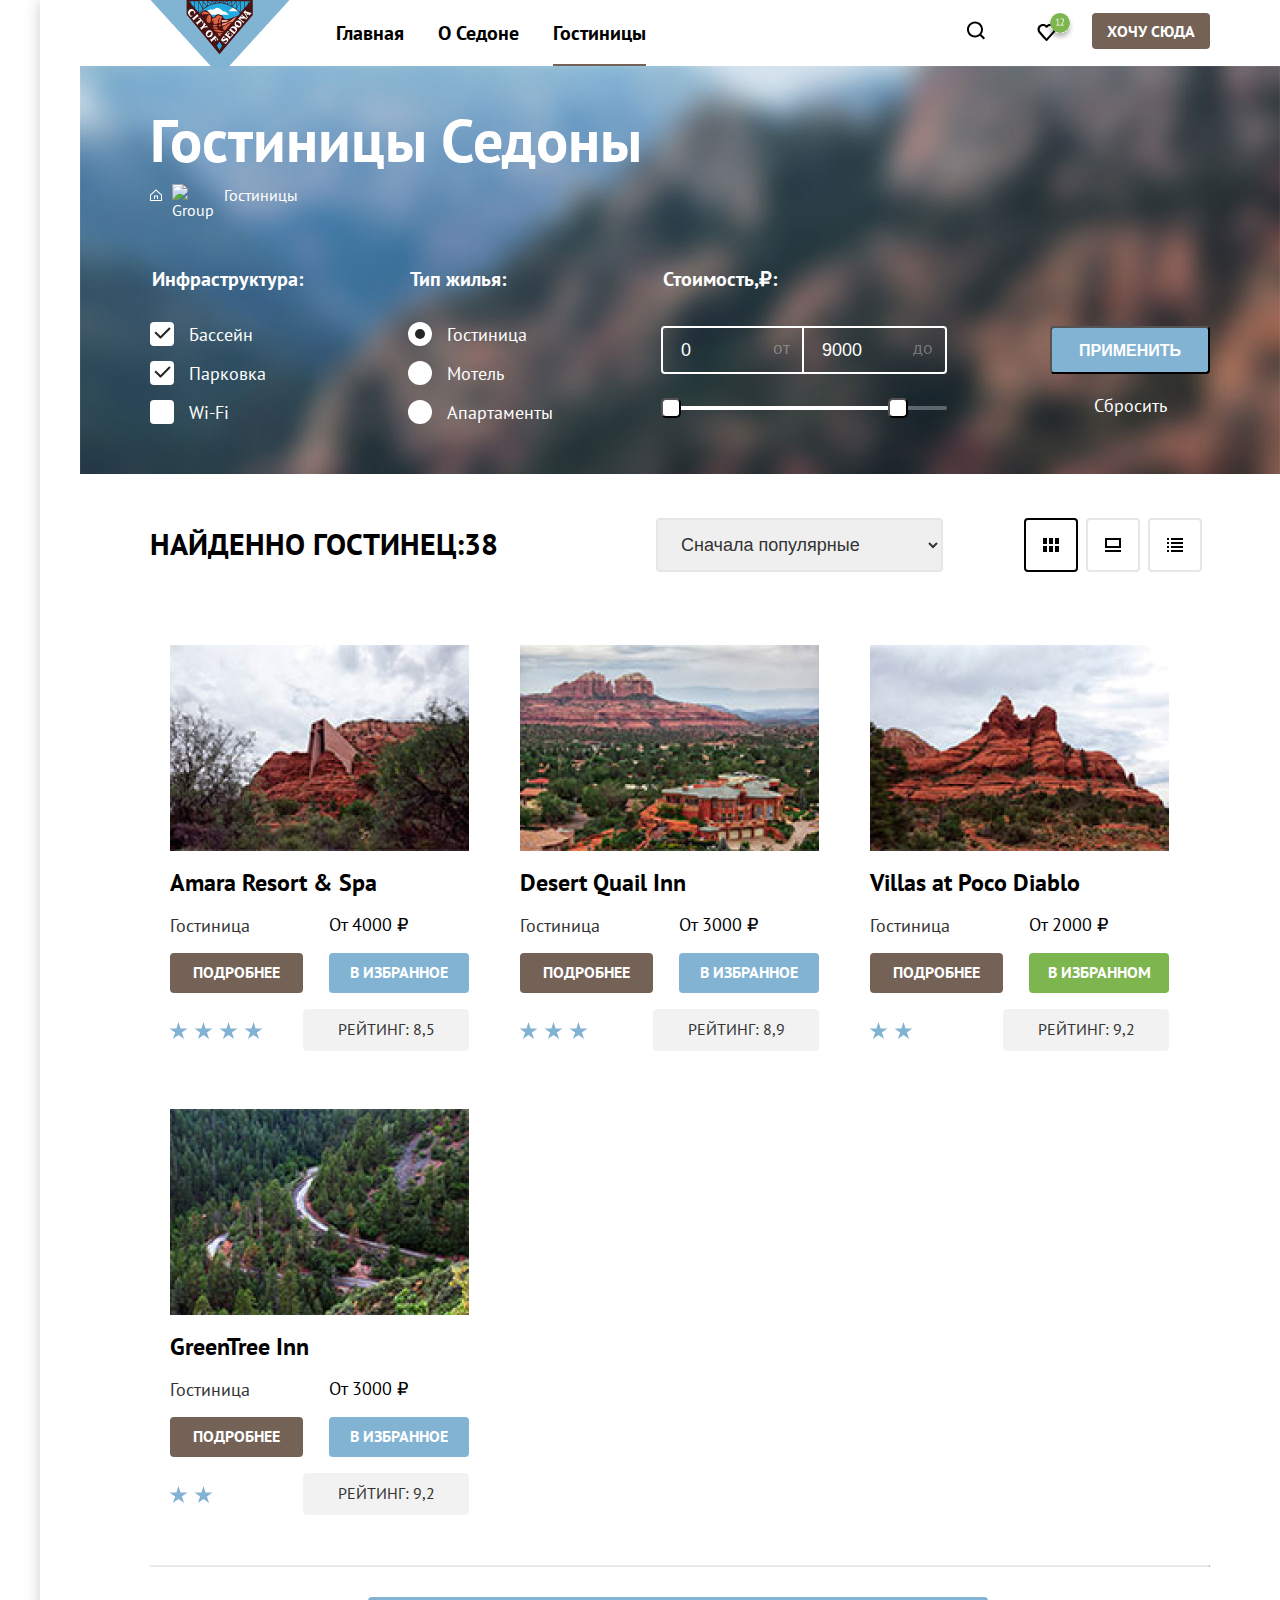
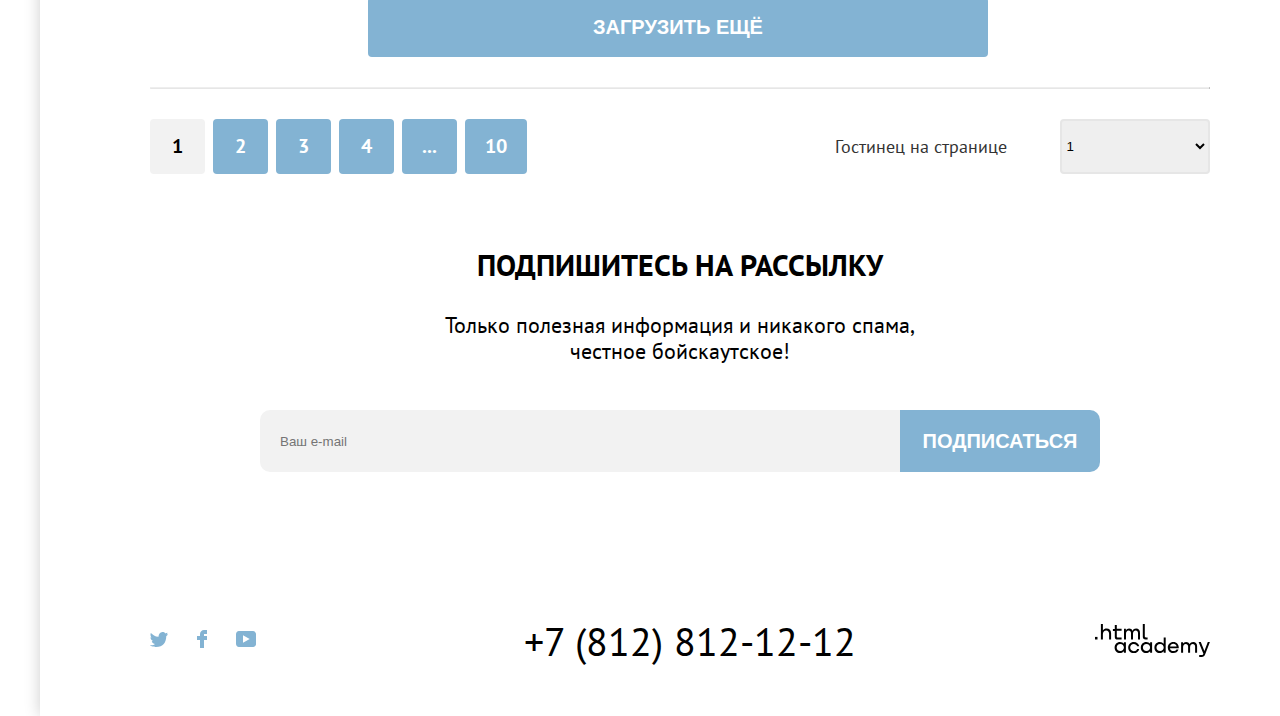
==== commit 05d8ed0f: "исправление замечаний" ====
--- a/catalog.html
+++ b/catalog.html
@@ -123,7 +123,6 @@
           </ul>
         </nav>
       </header>
-      <!-- ФИЛЬТР -->
       <main class="main-inner main-container">
         <div class="filter-container">
           <header class="inner-header">
@@ -144,7 +143,7 @@
                 <a class="breadcrumbs-link visully-hidden" href="index.html">
                   <img
                     class="group"
-                    src="images/icon/Group.svg"
+                    src="images/icon/group.svg"
                     width="5"
                     height="8"
                     alt="Group"
@@ -191,7 +190,11 @@
                 </li>
                 <li class="catalog-filter-item">
                   <label class="control">
-                    <input class="visually-hidden control-input" type="checkbox" name="wi-fi" />
+                    <input
+                      class="visually-hidden control-input"
+                      type="checkbox"
+                      name="wi-fi"
+                    />
                     <span class="control-mark"></span>
                     <span class="condition">Wi-Fi</span>
                   </label>
@@ -242,33 +245,45 @@
             </fieldset>
             <fieldset class="catalog-filter-group catalog-filter-price">
               <legend class="catalog-filter-title">Стоимость,₽:</legend>
-                <div class="range-wrapper-inputs">
-                  <label class="catalog-filter-label">
-                    <input class="range-input-min" type="text" value="0"name="min-price"><span class="check">от</span>
-                  </label>
-                  <label class="catalog-filter-label">
-                    <input class="range-input-max" type="text" value="9000" name="max-price"><span class="check">до</span>
-                  </label>
+              <div class="range-wrapper-inputs">
+                <label class="catalog-filter-label">
+                  <input
+                    class="range-input-min"
+                    type="text"
+                    value="0"
+                    name="min-price"
+                  /><span class="check">от</span>
+                </label>
+                <label class="catalog-filter-label">
+                  <input
+                    class="range-input-max"
+                    type="text"
+                    value="9000"
+                    name="max-price"
+                  /><span class="check">до</span>
+                </label>
+              </div>
+              <div class="range-scale">
+                <div class="range-bar" style="left: 10px; width: 227px">
+                  <button class="range-toggle toggle-min">
+                    <span class="visually-hidden"
+                      >Изменить минимальную цену</span
+                    >
+                  </button>
+                  <button class="range-toggle toggle-max">
+                    <span class="visually-hidden"
+                      >Изменить максимальную цену</span
+                    >
+                  </button>
                 </div>
-                <div class="range">
-                <div class="range-scale">
-                  <div class="range-bar" style="left: 10px; width:227px">
-                    <button class="range-toggle toggle-min">
-                      <span class="visually-hidden">Изменить минимальную цену</span>
-                    </button>
-                    <button class="range-toggle toggle-max">
-                      <span class="visually-hidden">Изменить максимальную цену</span>
-                    </button>
-                  </div>
-                </div>
+              </div>
             </fieldset>
             <div class="apply-reset">
               <button class="button-apply" type="submit">Применить</button>
               <a class="reset" href="catalog.html">Сбросить</a>
-          </div>
+            </div>
           </form>
         </div>
-        <!-- СОРТИРОВКА -->
         <div class="sorting-container">
           <span class="found">Найденно гостинец:38</span>
           <select class="select-control" aria-label="Сортировка">
@@ -328,8 +343,8 @@
             <span class="visually-hidden">Показать отзывы</span>
           </a>
         </div>
-        <!-- список гостинец -->
         <section class="hotels">
+          <h2 class="visually-hidden">Бронтрование отелей</h2>
           <ul class="hotels-list">
             <li class="hotels-card">
               <a class="hotels-card-link" href="#">
@@ -415,30 +430,30 @@
             </li>
           </ul>
           <hr class="border" />
-          <button class="button-load-more" type="button">
-            Загрузить ещё
-          </button>
+          <button class="button-load-more" type="button">Загрузить ещё</button>
           <hr class="border" />
-          <ul class="pagination">
-            <li class="pagination-item"></li>
-            <li class="pagination-item">
-              <a class="pagination-link pagination-current">1</a>
-            </li>
-            <li class="pagination-item">
-              <a class="pagination-link" href="#">2</a>
-            </li>
-            <li class="pagination-item">
-              <a class="pagination-link" href="#">3</a>
-            </li>
-            <li class="pagination-item">
-              <a class="pagination-link" href="#">4</a>
-            </li>
-            <li class="pagination-item">
-              <a class="pagination-link" href="#">...</a>
-            </li>
-            <li class="pagination-item">
-              <a class="pagination-link" href="#">10</a>
-            </li>
+          <div class="pagination-container">
+            <ul class="pagination">
+              <li class="pagination-item"></li>
+              <li class="pagination-item">
+                <a class="pagination-link pagination-current">1</a>
+              </li>
+              <li class="pagination-item">
+                <a class="pagination-link" href="#">2</a>
+              </li>
+              <li class="pagination-item">
+                <a class="pagination-link" href="#">3</a>
+              </li>
+              <li class="pagination-item">
+                <a class="pagination-link" href="#">4</a>
+              </li>
+              <li class="pagination-item">
+                <a class="pagination-link" href="#">...</a>
+              </li>
+              <li class="pagination-item">
+                <a class="pagination-link" href="#">10</a>
+              </li>
+            </ul>
             <span class="hotel-page">Гостинец на странице</span>
             <select class="number-hotels" aria-label="Количество">
               <option value="popular">1</option>
@@ -446,11 +461,11 @@
               <option value="expensive">3</option>
               <option value="expensive">4</option>
             </select>
-          </ul>
+          </div>
         </section>
-        <!-- ПОДПИСКА -->
         <section class="subscription-catalog">
-          <h3 class="subscription-title">Подпишитесь на рассылку</h3>
+          <h2 class="visually-hidden">Подписка</h2>
+          <p class="subscription-title">Подпишитесь на рассылку</p>
           <p class="subscription-text">
             Только полезная информация и никакого спама,<br />честное
             бойскаутское!
@@ -468,11 +483,12 @@
                 placeholder="Ваш e-mail"
               />
             </label>
-            <button class="button-subscription" type="submit">Подписаться</button>
+            <button class="button-subscription" type="submit">
+              Подписаться
+            </button>
           </form>
         </section>
       </main>
-      <!-- ФУТЕР -->
       <footer class="main-footer">
         <div class="page-footer-container">
           <section class="footer-social">
@@ -482,7 +498,7 @@
                   class="footer-social-link"
                   href="https://twitter.com/htmlacademy_ru"
                 >
-                  <span class="visually-hidden">Twitter</span>
+                  <span class="visually-hidden">twitter</span>
                   <svg
                     width="18"
                     height="15"
--- a/styles.css
+++ b/styles.css
@@ -50,7 +50,6 @@
   margin-right: 40px;
   box-shadow: 0px 0px 15px rgba(0, 0, 0, 0.2);
 }
-/* ШАПКА */
 
 .page-header {
   color: #000000;
@@ -184,12 +183,10 @@
   padding: 0;
 }
 
-.card-business {
-  background-image: url('images/indexTop.jpg');
+.introduction {
+  background-image: url('images/index_top.jpg');
   background-size: 100% auto;
   background-repeat: no-repeat;
-  height: 485px;
-  margin: 0 auto;
 }
 
 .business-card {
@@ -221,8 +218,6 @@
   text-align: center;
 }
 
-/* ПРОИМУЩЕСТВА */
-
 .housing {
   padding-top: 89px;
 }
@@ -238,12 +233,14 @@
 .edge-list {
   margin: 0;
   padding: 0;
+  flex-wrap: wrap;
   list-style-type: none;
 }
 
 .edge-item-long {
   display: flex;
   background: #83b3d3;
+  flex-wrap: wrap;
 }
 
 .edge-item-short {
@@ -303,6 +300,7 @@
   width: 1200px;
   height: 384px;
   padding: 0;
+  flex-wrap: wrap;
   list-style-type: none;
 }
 
@@ -313,6 +311,7 @@
 }
 
 .edge-title {
+  font-family: 'PT Sans', sans-serif;
   font-weight: 700;
   font-size: 24px;
   line-height: 28px;
@@ -347,14 +346,13 @@
   background-color: rgba(131, 179, 211, 0.2);
 }
 
-/* ПОИСК ГОСТИНЕЦ */
-
 .hotel-search {
   display: flex;
   flex-direction: column;
 }
 
 .sentence-title {
+  font-family: 'PT Sans', sans-serif;
   font-weight: 700;
   font-size: 30px;
   line-height: 36px;
@@ -369,6 +367,7 @@
 }
 
 .sentence-text {
+  font-family: 'PT Sans', sans-serif;
   font-weight: 400;
   font-size: 22px;
   line-height: 26px;
@@ -380,6 +379,7 @@
 }
 
 .button-search {
+  font-family: 'PT Sans', sans-serif;
   background-position: center;
   font-weight: 700;
   font-size: 20px;
@@ -410,21 +410,21 @@
   border: 3px solid #83b3d3;
 }
 
-/* ПОДПИСКА */
 .subscription {
   display: flex;
   margin: 0;
   flex-direction: column;
   color: #ffffff;
   background-color: #000000;
-  background-image: url('images/indexBottom.jpg');
+  background-image: url('images/index_bottom.jpg');
   background-size: 100% auto;
   background-repeat: no-repeat;
   text-align: center;
 }
 
 .subscription-title {
-  font-size: 30px;
+  font-family: 'PT Sans', sans-serif;
+  font-weight: 700;
   font-size: 30px;
   line-height: 36px;
   text-align: center;
@@ -507,8 +507,6 @@
   border: 2px solid #ff5757;
 }
 
-/*футер*/
-
 .main-footer {
   background-color: #ffffff;
 }
@@ -601,8 +599,6 @@
   opacity: 0.3;
 }
 
-/* КАТАЛОГ */
-
 .main-inner {
   width: 1200px;
   margin: 0 auto;
@@ -610,7 +606,7 @@
 }
 
 .filter-container {
-  background-image: url('images/catalogTop.jpg');
+  background-image: url('images/catalog_top.jpg');
   background-size: 100% auto;
   background-repeat: no-repeat;
   height: 408px;
@@ -657,7 +653,6 @@
   width: 1060px;
   margin: 0 auto;
 }
-/* СОРТИРОВКА */
 
 .range-scale {
   position: relative;
@@ -915,7 +910,7 @@
 }
 
 .main-inner {
-  background-image: url('/images/catalogTop.jpg');
+  background-image: url('/images/catalog_top.jpg');
   background-size: 100% auto;
   background-repeat: no-repeat;
   min-height: 410px;
@@ -1108,6 +1103,7 @@
 .price {
   grid-column: 3/-1;
 }
+
 .selected {
   grid-column: 3/-1;
   background-color: #7db54f;
@@ -1180,13 +1176,17 @@
   background-color: #83b3d3;
 }
 
-/* ПАГИНАЦИЯ*/
+.pagination-container {
+  display: flex;
+  padding: 0;
+  margin: 0;
+}
 
 .pagination {
   display: flex;
   padding: 0;
   margin: 0;
-  margin-top: 30px;
+
   list-style-type: none;
 }
 
@@ -1246,11 +1246,11 @@
   color: #000000;
   background-color: #f2f2f2;
 }
-/* МОДАЛЬНОЕ ОКНО */
+
 .modal-container {
   position: fixed;
-  top: 80;
-  left: 80;
+  top: 0;
+  left: 0;
   display: flex;
   width: 100%;
   height: 100%;
@@ -1263,14 +1263,11 @@
 
 .modal {
   position: relative;
+  padding: 62px 70px;
   margin: auto;
-  padding: 62px 70px;
+  width: 575px;
   border-radius: 30px;
   background-color: #ffffff;
-}
-
-.modal-auth {
-  width: 575px;
 }
 
 .modal-close-button {
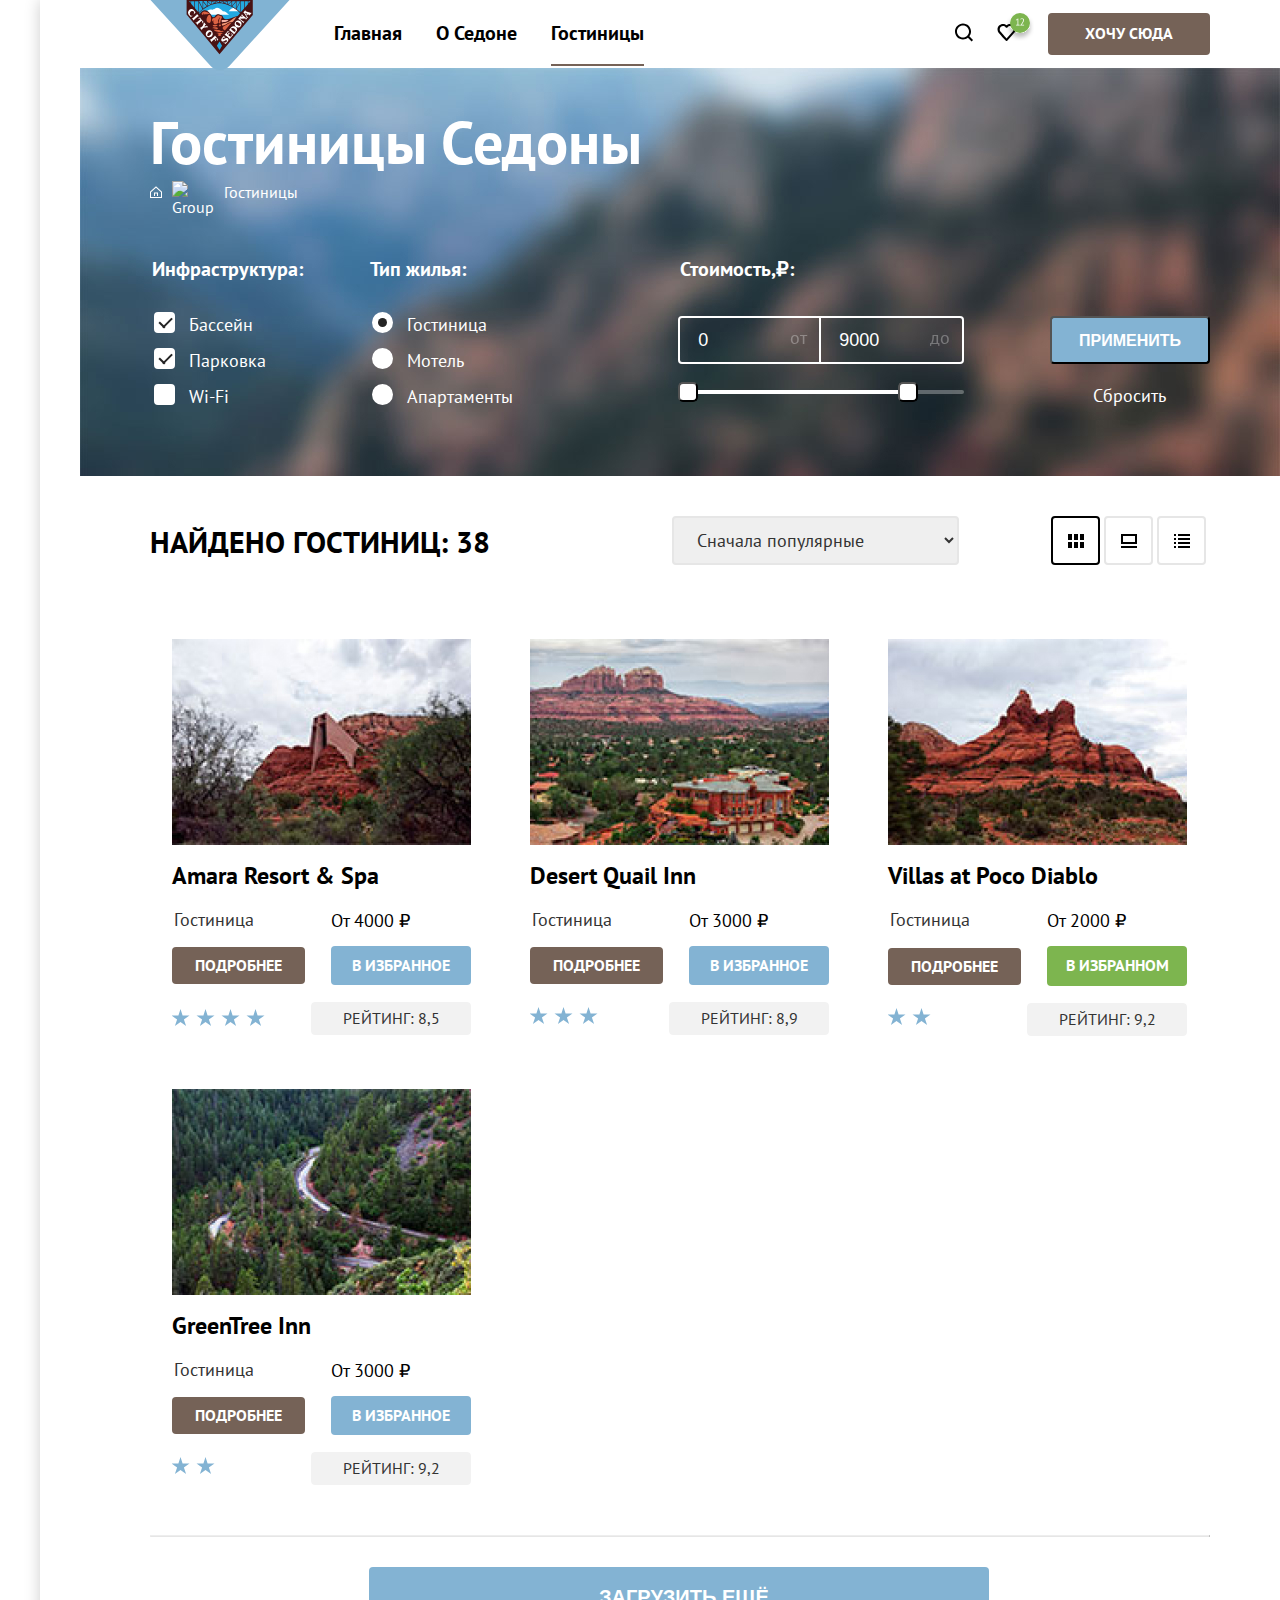
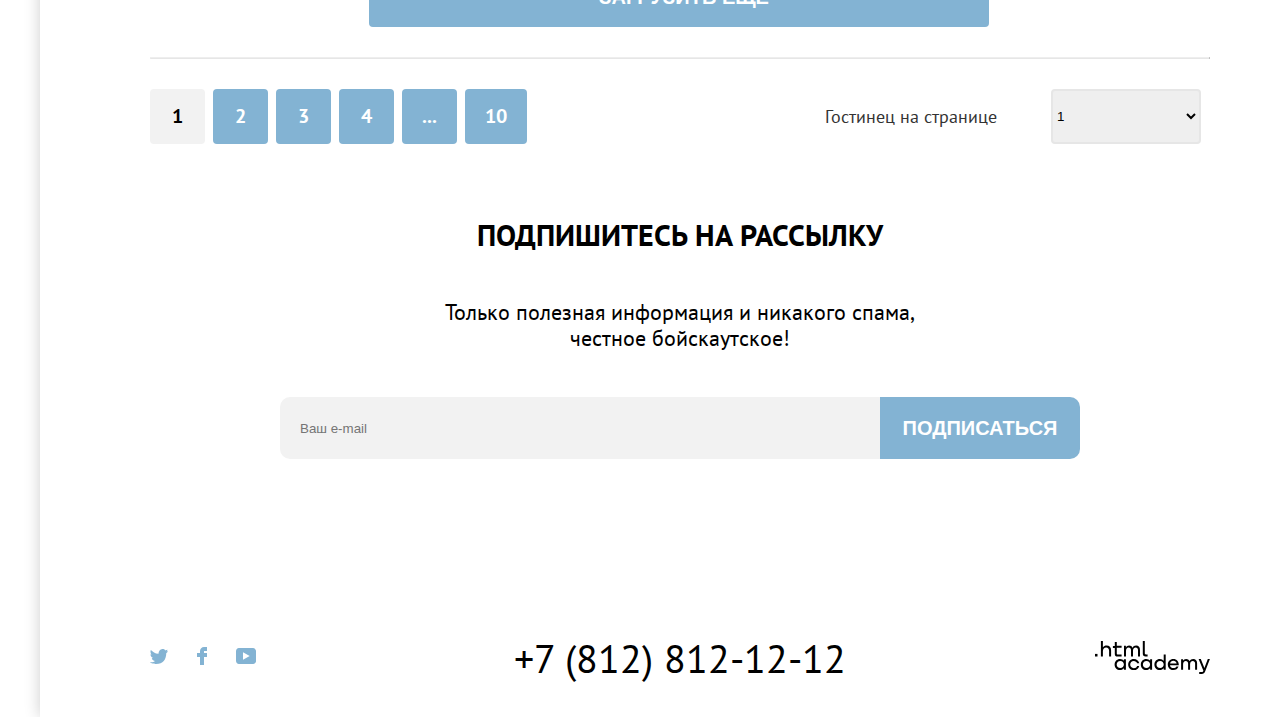
==== commit ed3eaf74: "16-03" ====
--- a/catalog.html
+++ b/catalog.html
@@ -201,7 +201,7 @@
                 </li>
               </ul>
             </fieldset>
-            <fieldset class="catalog-filter-group">
+            <fieldset class="catalog-filter-roup">
               <legend class="catalog-filter-title">Тип жилья:</legend>
               <ul class="catalog-filter-list">
                 <li class="catalog-filter-item">
@@ -264,7 +264,7 @@
                 </label>
               </div>
               <div class="range-scale">
-                <div class="range-bar" style="left: 10px; width: 227px">
+                <div class="range-bar" style="left: 10px; width: 220px">
                   <button class="range-toggle toggle-min">
                     <span class="visually-hidden"
                       >Изменить минимальную цену</span
@@ -285,7 +285,7 @@
           </form>
         </div>
         <div class="sorting-container">
-          <span class="found">Найденно гостинец:38</span>
+          <span class="found">Найдено гостиниц: 38</span>
           <select class="select-control" aria-label="Сортировка">
             <option value="popular">Сначала популярные</option>
             <option value="cheap">Сначала дешёвые</option>
@@ -466,12 +466,12 @@
         <section class="subscription-catalog">
           <h2 class="visually-hidden">Подписка</h2>
           <p class="subscription-title">Подпишитесь на рассылку</p>
-          <p class="subscription-text">
+          <p class="subscription-text subscription-text-catalog">
             Только полезная информация и никакого спама,<br />честное
             бойскаутское!
           </p>
           <form
-            class="appointment-form"
+            class="appointment-form appointment-form-catalog"
             action="https://echo.htmlacademy.ru/"
             method="post"
           >
--- a/styles.css
+++ b/styles.css
@@ -19,7 +19,6 @@
 }
 
 body {
-  min-width: 1200px;
   margin: 0;
   display: flex;
   flex-direction: column;
@@ -77,9 +76,8 @@
   flex-wrap: wrap;
   margin: 0;
   padding: 0;
-  width: 450px;
   list-style-type: none;
-  margin-left: 239px;
+  margin-left: auto;
 }
 
 .navigation-link {
@@ -92,6 +90,7 @@
   background-color: #ffffff;
   text-decoration: none;
 }
+
 .navigation-link-home:active {
   opacity: 0.3;
 }
@@ -118,9 +117,13 @@
 .navigation-user {
   display: flex;
   justify-content: flex-end;
+  list-style-type: none;
+  padding: 0;
+  margin-left: 273px;
 }
 
 .navigation-item-button {
+  display: flex;
   margin-top: 13px;
   margin-bottom: 13px;
 }
@@ -131,10 +134,10 @@
   font-weight: 700;
   font-size: 16px;
   line-height: 20px;
-  margin-left: 18px;
+  margin-left: 14px;
   margin-right: 70px;
   max-height: 37px;
-  padding: 8px 15px;
+  padding: 10px 37px;
   text-transform: uppercase;
   text-align: center;
   color: #ffffff;
@@ -148,7 +151,8 @@
 }
 
 .navigation-link-icon {
-  padding-left: 17px;
+  padding-top: 3px;
+  padding-left: 3px;
   text-decoration: none;
   fill: #000000;
 }
@@ -184,9 +188,11 @@
 }
 
 .introduction {
-  background-image: url('images/index_top.jpg');
+  background-image: url('images/vector.png'), url('images/index_top.jpg');
+  background-position: bottom, top;
   background-size: 100% auto;
   background-repeat: no-repeat;
+  height: 485px;
 }
 
 .business-card {
@@ -204,7 +210,7 @@
   text-align: center;
   text-transform: uppercase;
   width: 720px;
-  margin: 63px auto 31px;
+  margin: 60px auto 31px;
 }
 
 .main-heading-text {
@@ -245,7 +251,7 @@
 
 .edge-item-short {
   display: table-cell;
-  width: 1200px;
+  width: 400px;
   height: 384px;
   color: #000000;
 }
@@ -282,12 +288,14 @@
 }
 
 .edge-number {
+  font-family: 'PT Sans', sans-serif;
   text-align: center;
   text-transform: uppercase;
   margin: 0;
 }
 
 .edge-photo-description {
+  padding: 0;
   margin: 0;
   font-weight: 400;
   padding: 0 90px 87px;
@@ -318,22 +326,34 @@
   text-align: center;
   text-transform: uppercase;
   margin: 0 auto;
-  padding-top: 23px;
+  padding-top: 18px;
   width: 250px;
   height: 28px;
 }
 
 .edge-description {
   display: flex;
+  justify-content: center;
   width: 250px;
   height: 73px;
   padding-top: 20px;
-  margin: 0 75px;
-  text-align: center;
-}
-
+  margin: 0 auto;
+}
+
+.edge-description-short {
+  text-align: center;
+  width: 250px;
+  margin: 0 auto;
+  padding-top: 30px;
+}
 .edge-title-short {
-  margin-top: 98px;
+  font-family: 'PT Sans', sans-serif;
+  font-weight: 700;
+  font-size: 24px;
+  line-height: 28px;
+  text-align: center;
+  text-transform: uppercase;
+  margin-top: 96px;
   margin-bottom: 29px;
   text-align: center;
 }
@@ -362,7 +382,7 @@
   text-transform: uppercase;
   width: 720px;
   margin: 0 auto;
-  padding-top: 91px;
+  padding-top: 90px;
   padding-bottom: 29px;
 }
 
@@ -393,7 +413,7 @@
   width: 575px;
   margin: 0 auto;
   padding-top: 15px;
-  padding-bottom: 15px;
+  padding-bottom: 10px;
   margin-bottom: 93px;
 }
 
@@ -448,12 +468,19 @@
   padding-top: 29px;
 }
 
+.subscription-text-catalog {
+  padding-top: 46px;
+}
+
 .appointment-form {
   display: flex;
   justify-content: center;
   margin: 0 auto;
   padding-top: 46px;
-  padding-bottom: 94px;
+  padding-bottom: 93px;
+}
+.appointment-form-catalog {
+  padding-bottom: 140px;
 }
 
 .button-subscription {
@@ -486,7 +513,7 @@
 }
 
 .input {
-  width: 600px;
+  width: 560px;
   min-height: 60px;
   padding-left: 20px;
   padding-right: 20px;
@@ -516,7 +543,7 @@
   align-items: center;
   width: 1060px;
   margin: 0 auto;
-  padding: 40px 0;
+  padding: 24px 0;
 }
 
 .footer-social {
@@ -561,6 +588,7 @@
   align-items: center;
   text-transform: uppercase;
   text-decoration: none;
+  padding-right: 20px;
 }
 
 .footer-phone:hover {
@@ -583,7 +611,7 @@
   color: #000000;
   text-decoration: none;
   max-width: 170px;
-  height: 70px;
+  min-height: 70px;
 }
 
 .footer-author:hover {
@@ -615,13 +643,14 @@
 .inner-header {
   width: 1060px;
   margin: 0 auto;
+  padding: 0;
 }
 
 .breadcrumbs {
   display: flex;
   margin: 0;
   padding: 0;
-  margin-bottom: 45px;
+  margin-bottom: 38px;
   width: 120px;
   list-style-type: none;
 }
@@ -631,7 +660,6 @@
   width: 150px;
   padding: 0;
   margin: 0;
-  margin-right: 67px;
 }
 
 .catalog-filter-list {
@@ -642,9 +670,21 @@
   margin: 0;
   padding-top: 30px;
 }
+.catalog-filter-roup {
+  margin-right: 60px;
+  border: none;
+  margin-right: 100px;
+  padding: 0;
+}
+
+.catalog-filter-price {
+  padding: 0;
+
+  margin-right: 25px;
+}
 
 .catalog-filter-item:not(:last-child) {
-  margin-bottom: 13px;
+  margin-bottom: 10px;
 }
 
 .catalog-filter {
@@ -657,7 +697,7 @@
 .range-scale {
   position: relative;
   height: 4px;
-  margin-top: 32px;
+  margin-top: 26px;
   border-radius: 2px;
   background-color: rgba(255, 255, 255, 0.3);
 }
@@ -769,9 +809,9 @@
   position: absolute;
   background-color: #ffffff;
   padding: 0;
-  left: 0;
-  width: 20px;
-  height: 20px;
+  left: 4px;
+  width: 17px;
+  height: 17px;
   border-radius: 4px;
   border: 2px solid #ffffff;
   cursor: pointer;
@@ -805,7 +845,7 @@
   display: flex;
   width: 1060px;
   margin: 0 auto;
-  padding-top: 44px;
+  padding-top: 40px;
 }
 
 .control-input[type='checkbox']:checked + .control-mark::before {
@@ -817,9 +857,9 @@
 
 .control-input[type='checkbox']:checked + .control-mark::after {
   transform: rotate(-45deg);
-  width: 14px;
+  width: 13px;
   top: 8px;
-  left: 6px;
+  left: 5px;
 }
 
 .control-input[type='radio'] + .control-mark {
@@ -828,33 +868,38 @@
 
 .control-input[type='radio']:checked + .control-mark::before {
   position: absolute;
-  top: 5px;
-  left: 5px;
-  width: 10px;
-  height: 10px;
+  top: 4px;
+  left: 4px;
+  width: 9px;
+  height: 9px;
   background-color: #242424;
   border-radius: 50%;
   content: '';
 }
 
 .found {
+  font-family: 'PT Sans', sans-serif;
+  font-style: normal;
   font-weight: 700;
   font-size: 30px;
   line-height: 39px;
   text-transform: uppercase;
-  margin: 0;
-  padding: 0;
-  margin: 6px auto 3px 0;
+  margin-top: 6px;
+  margin-bottom: 3px;
+  padding: 0;
+  margin-right: auto;
 }
 
 .select-control {
+  font-family: 'PT Sans', sans-serif;
+  font-style: normal;
   box-sizing: border-box;
   font-weight: 400;
   font-size: 18px;
   line-height: 23px;
   color: #333333;
   width: 287px;
-  margin-right: 81px;
+  margin-right: 92px;
   padding-left: 19px;
   border-radius: 4px;
   border: 2px solid #e6e6e6;
@@ -872,10 +917,10 @@
   display: flex;
   align-items: center;
   justify-content: center;
-  width: 48px;
-  height: 48px;
+  width: 43px;
+  height: 43px;
   padding: 1px;
-  margin-right: 8px;
+  margin-right: 4px;
   text-decoration: none;
   border-radius: 4px;
   border: 2px solid #e6e6e6;
@@ -906,16 +951,11 @@
   color: #ffffff;
   margin: 0;
   padding-top: 35px;
-  padding-bottom: 5px;
-}
-
-.main-inner {
-  background-image: url('/images/catalog_top.jpg');
-  background-size: 100% auto;
-  background-repeat: no-repeat;
-  min-height: 410px;
-}
+}
+
 .breadcrumbs-link {
+  font-family: 'PT Sans', sans-serif;
+  font-style: normal;
   font-size: 16px;
   line-height: 21px;
   color: #ffffff;
@@ -1000,17 +1040,18 @@
 .hotels {
   width: 1060px;
   margin: 0 auto;
-  padding-top: 53px;
+  padding-top: 59px;
 }
 
 .hotels-list {
   display: grid;
   grid-template-columns: repeat(3, 340px);
-  gap: 18px 10px;
+  gap: 18px 18px;
   list-style-type: none;
   padding: 0;
   margin: 0;
 }
+
 .hotels-card-image:active {
   opacity: 0.3;
 }
@@ -1027,19 +1068,24 @@
   display: grid;
   grid-template-rows: 206px min-content 23px min-content min-content;
   grid-template-columns: 133px 26px 140px;
-  row-gap: 16px;
+  row-gap: 10px;
   width: 300px;
   padding: 20px;
+  margin-left: 2px;
   background-color: #ffffff;
 }
 
 .hotels-card-link {
   grid-column: 1/-1;
+  padding: 0;
+  margin-top: -5px;
 }
 
 .hotels-card-title-link {
   text-decoration: none;
   grid-column: 1/-1;
+  padding: 0;
+  margin: 0;
 }
 
 .hotels-card-title {
@@ -1057,6 +1103,8 @@
   align-self: center;
   margin: 0;
   grid-column: 1/2;
+  padding-top: 14px;
+  padding-left: 2px;
 }
 
 .button {
@@ -1074,8 +1122,9 @@
 .hotels-card-button {
   grid-column: 1/2;
   background-color: #756257;
-  padding-top: 9px;
-  padding-bottom: 10px;
+  margin-top: 12px;
+  padding-top: 8px;
+  padding-bottom: 8px;
 }
 
 .button:active {
@@ -1097,11 +1146,13 @@
 .favorites-button {
   grid-column: 3/-1;
   background-color: #83b3d3;
-  padding-top: 9px;
-  padding-bottom: 10px;
-}
+  margin-top: 12px;
+  padding: 9px 4px;
+}
+
 .price {
   grid-column: 3/-1;
+  padding-top: 9px;
 }
 
 .selected {
@@ -1122,8 +1173,10 @@
   background-color: #f2f2f2;
   text-align: center;
   text-transform: uppercase;
-  padding-top: 9px;
-  padding-bottom: 10px;
+  margin-top: 7px;
+  margin-left: 6px;
+  padding-top: 5px;
+  padding-bottom: 5px;
   border-radius: 4px;
 }
 
@@ -1131,6 +1184,7 @@
   grid-column: 1/2;
   width: 93px;
   padding-top: 10px;
+  margin-top: 5px;
   background-image: url(images/icon/star.svg);
   background-size: 25px 17px;
   background-repeat: repeat-x;
@@ -1162,13 +1216,16 @@
 }
 
 .button-load-more {
+  display: flex;
   border-radius: 4px;
   width: 620px;
   height: 60px;
-  font-weight: 700;
-  margin-left: 218px;
+  padding-left: 230px;
+  font-weight: 700;
+  margin-left: 219px;
   font-size: 20px;
   line-height: 26px;
+  align-items: center;
   text-transform: uppercase;
   color: #ffffff;
   border: none;
@@ -1228,7 +1285,7 @@
   width: 175px;
   padding-top: 16px;
   padding-bottom: 16px;
-  margin-left: 300px;
+  margin-left: 290px;
   color: #333333;
 }
 
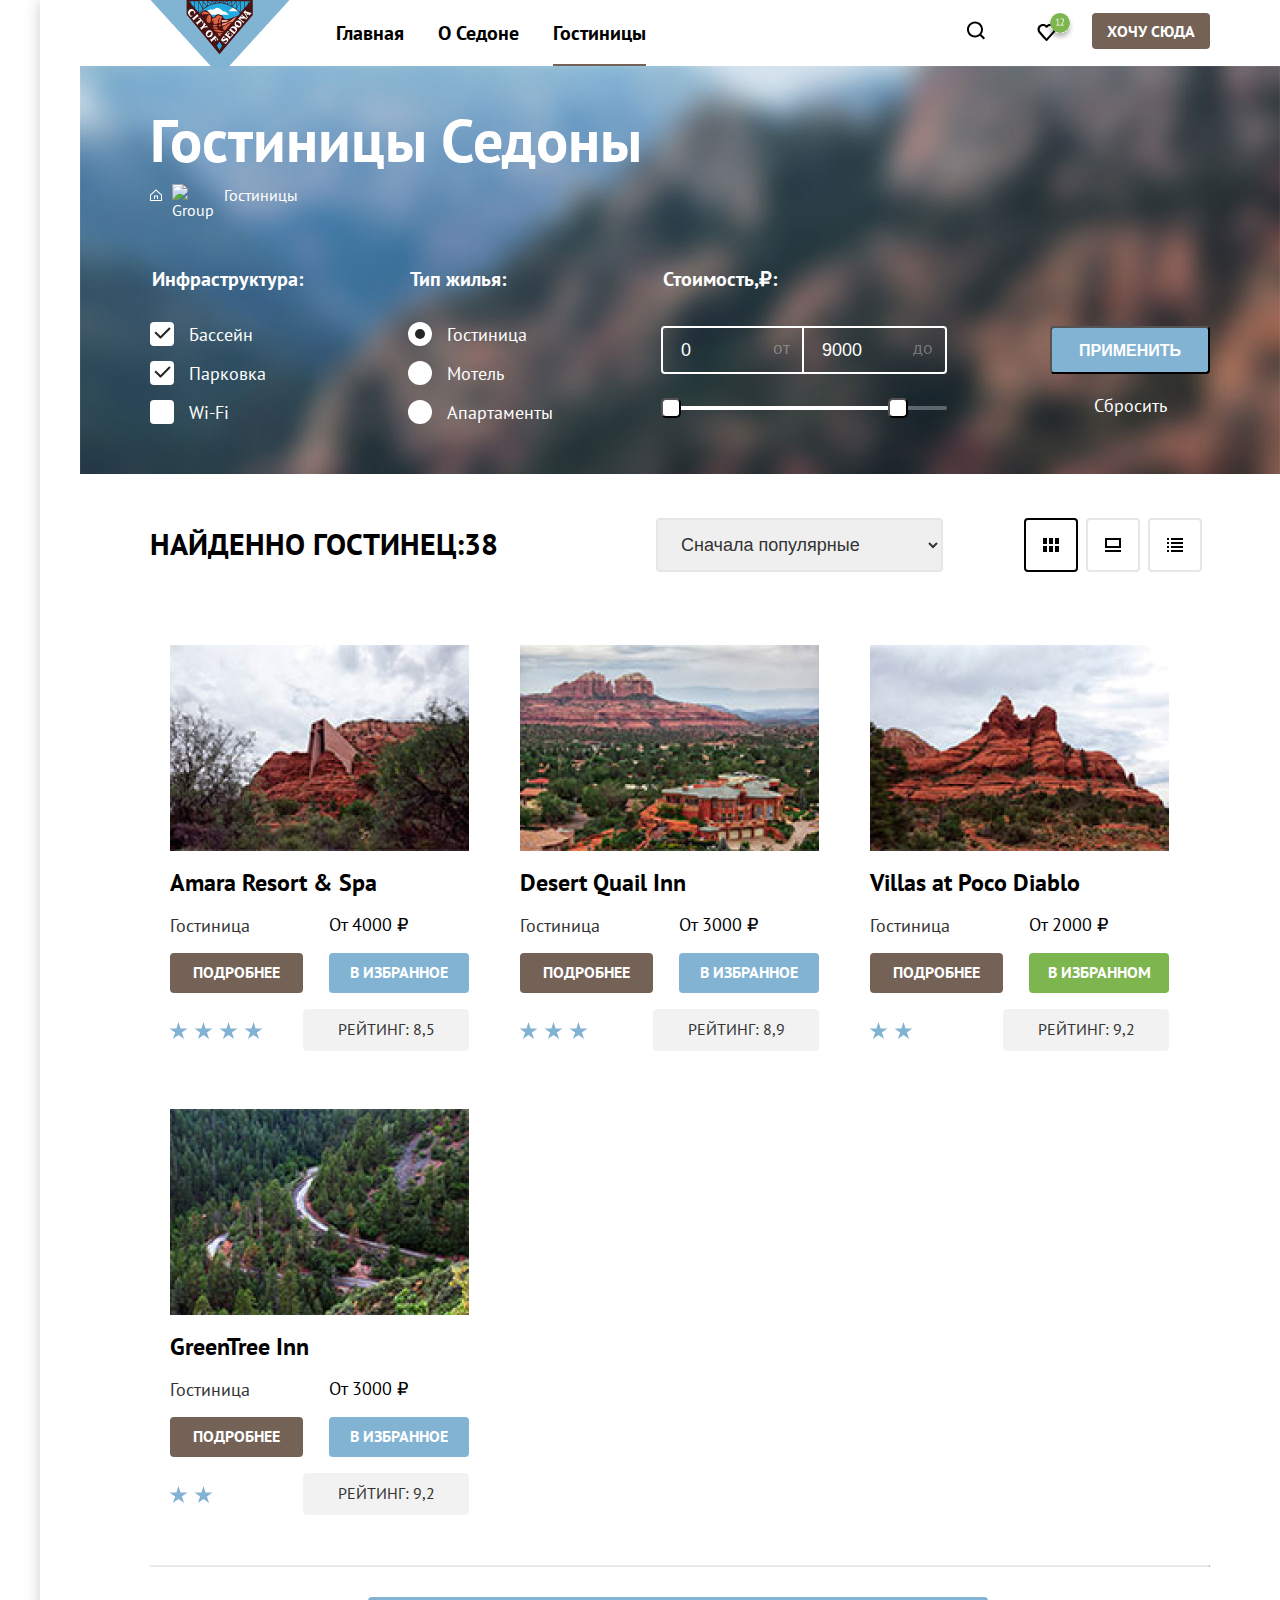
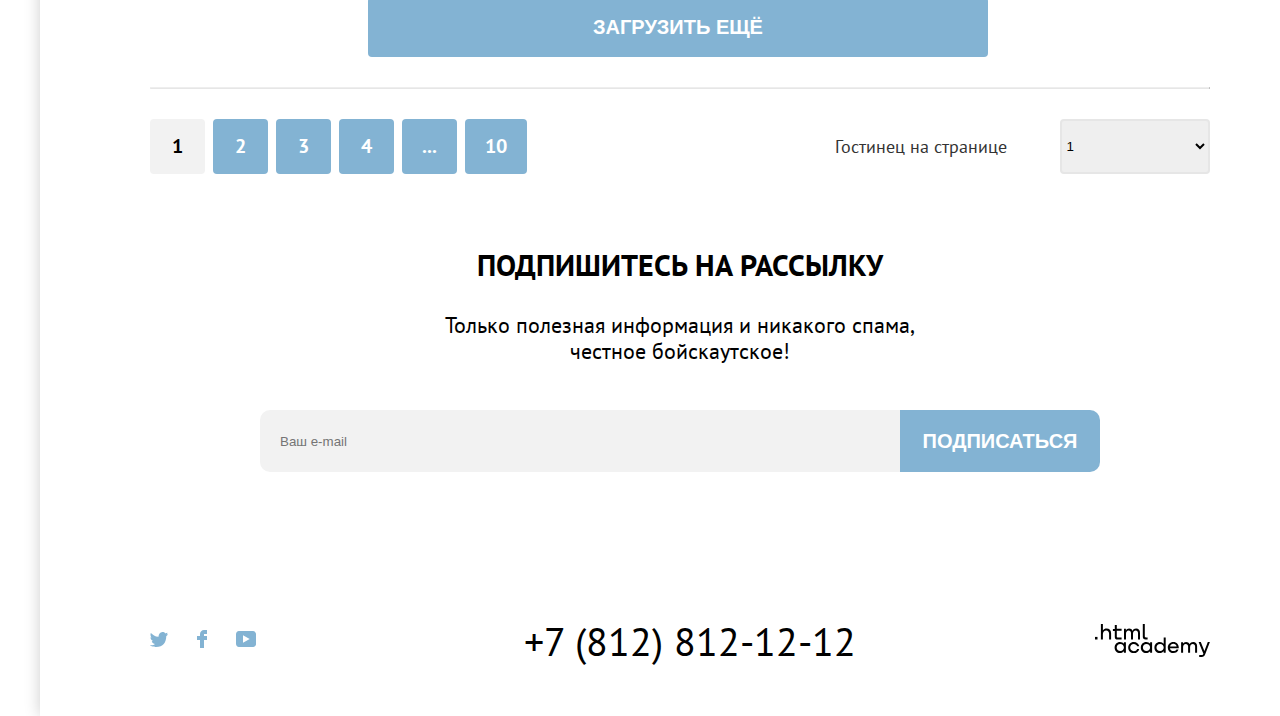
==== commit e59bc59a: "Merge pull request #9 from Naz-Vlad/master" ====
--- a/catalog.html
+++ b/catalog.html
@@ -201,7 +201,7 @@
                 </li>
               </ul>
             </fieldset>
-            <fieldset class="catalog-filter-roup">
+            <fieldset class="catalog-filter-group">
               <legend class="catalog-filter-title">Тип жилья:</legend>
               <ul class="catalog-filter-list">
                 <li class="catalog-filter-item">
@@ -264,7 +264,7 @@
                 </label>
               </div>
               <div class="range-scale">
-                <div class="range-bar" style="left: 10px; width: 220px">
+                <div class="range-bar" style="left: 10px; width: 227px">
                   <button class="range-toggle toggle-min">
                     <span class="visually-hidden"
                       >Изменить минимальную цену</span
@@ -285,7 +285,7 @@
           </form>
         </div>
         <div class="sorting-container">
-          <span class="found">Найдено гостиниц: 38</span>
+          <span class="found">Найденно гостинец:38</span>
           <select class="select-control" aria-label="Сортировка">
             <option value="popular">Сначала популярные</option>
             <option value="cheap">Сначала дешёвые</option>
@@ -466,12 +466,12 @@
         <section class="subscription-catalog">
           <h2 class="visually-hidden">Подписка</h2>
           <p class="subscription-title">Подпишитесь на рассылку</p>
-          <p class="subscription-text subscription-text-catalog">
+          <p class="subscription-text">
             Только полезная информация и никакого спама,<br />честное
             бойскаутское!
           </p>
           <form
-            class="appointment-form appointment-form-catalog"
+            class="appointment-form"
             action="https://echo.htmlacademy.ru/"
             method="post"
           >
--- a/styles.css
+++ b/styles.css
@@ -19,6 +19,7 @@
 }
 
 body {
+  min-width: 1200px;
   margin: 0;
   display: flex;
   flex-direction: column;
@@ -76,8 +77,9 @@
   flex-wrap: wrap;
   margin: 0;
   padding: 0;
+  width: 450px;
   list-style-type: none;
-  margin-left: auto;
+  margin-left: 239px;
 }
 
 .navigation-link {
@@ -90,7 +92,6 @@
   background-color: #ffffff;
   text-decoration: none;
 }
-
 .navigation-link-home:active {
   opacity: 0.3;
 }
@@ -117,13 +118,9 @@
 .navigation-user {
   display: flex;
   justify-content: flex-end;
-  list-style-type: none;
-  padding: 0;
-  margin-left: 273px;
 }
 
 .navigation-item-button {
-  display: flex;
   margin-top: 13px;
   margin-bottom: 13px;
 }
@@ -134,10 +131,10 @@
   font-weight: 700;
   font-size: 16px;
   line-height: 20px;
-  margin-left: 14px;
+  margin-left: 18px;
   margin-right: 70px;
   max-height: 37px;
-  padding: 10px 37px;
+  padding: 8px 15px;
   text-transform: uppercase;
   text-align: center;
   color: #ffffff;
@@ -151,8 +148,7 @@
 }
 
 .navigation-link-icon {
-  padding-top: 3px;
-  padding-left: 3px;
+  padding-left: 17px;
   text-decoration: none;
   fill: #000000;
 }
@@ -210,7 +206,7 @@
   text-align: center;
   text-transform: uppercase;
   width: 720px;
-  margin: 60px auto 31px;
+  margin: 63px auto 31px;
 }
 
 .main-heading-text {
@@ -251,7 +247,7 @@
 
 .edge-item-short {
   display: table-cell;
-  width: 400px;
+  width: 1200px;
   height: 384px;
   color: #000000;
 }
@@ -288,14 +284,12 @@
 }
 
 .edge-number {
-  font-family: 'PT Sans', sans-serif;
   text-align: center;
   text-transform: uppercase;
   margin: 0;
 }
 
 .edge-photo-description {
-  padding: 0;
   margin: 0;
   font-weight: 400;
   padding: 0 90px 87px;
@@ -326,34 +320,22 @@
   text-align: center;
   text-transform: uppercase;
   margin: 0 auto;
-  padding-top: 18px;
+  padding-top: 23px;
   width: 250px;
   height: 28px;
 }
 
 .edge-description {
   display: flex;
-  justify-content: center;
   width: 250px;
   height: 73px;
   padding-top: 20px;
-  margin: 0 auto;
-}
-
-.edge-description-short {
-  text-align: center;
-  width: 250px;
-  margin: 0 auto;
-  padding-top: 30px;
-}
+  margin: 0 75px;
+  text-align: center;
+}
+
 .edge-title-short {
-  font-family: 'PT Sans', sans-serif;
-  font-weight: 700;
-  font-size: 24px;
-  line-height: 28px;
-  text-align: center;
-  text-transform: uppercase;
-  margin-top: 96px;
+  margin-top: 98px;
   margin-bottom: 29px;
   text-align: center;
 }
@@ -382,7 +364,7 @@
   text-transform: uppercase;
   width: 720px;
   margin: 0 auto;
-  padding-top: 90px;
+  padding-top: 91px;
   padding-bottom: 29px;
 }
 
@@ -413,7 +395,7 @@
   width: 575px;
   margin: 0 auto;
   padding-top: 15px;
-  padding-bottom: 10px;
+  padding-bottom: 15px;
   margin-bottom: 93px;
 }
 
@@ -468,19 +450,12 @@
   padding-top: 29px;
 }
 
-.subscription-text-catalog {
+.appointment-form {
+  display: flex;
+  justify-content: center;
+  margin: 0 auto;
   padding-top: 46px;
-}
-
-.appointment-form {
-  display: flex;
-  justify-content: center;
-  margin: 0 auto;
-  padding-top: 46px;
-  padding-bottom: 93px;
-}
-.appointment-form-catalog {
-  padding-bottom: 140px;
+  padding-bottom: 94px;
 }
 
 .button-subscription {
@@ -513,7 +488,7 @@
 }
 
 .input {
-  width: 560px;
+  width: 600px;
   min-height: 60px;
   padding-left: 20px;
   padding-right: 20px;
@@ -543,7 +518,7 @@
   align-items: center;
   width: 1060px;
   margin: 0 auto;
-  padding: 24px 0;
+  padding: 40px 0;
 }
 
 .footer-social {
@@ -588,7 +563,6 @@
   align-items: center;
   text-transform: uppercase;
   text-decoration: none;
-  padding-right: 20px;
 }
 
 .footer-phone:hover {
@@ -611,7 +585,7 @@
   color: #000000;
   text-decoration: none;
   max-width: 170px;
-  min-height: 70px;
+  height: 70px;
 }
 
 .footer-author:hover {
@@ -643,14 +617,13 @@
 .inner-header {
   width: 1060px;
   margin: 0 auto;
-  padding: 0;
 }
 
 .breadcrumbs {
   display: flex;
   margin: 0;
   padding: 0;
-  margin-bottom: 38px;
+  margin-bottom: 45px;
   width: 120px;
   list-style-type: none;
 }
@@ -660,6 +633,7 @@
   width: 150px;
   padding: 0;
   margin: 0;
+  margin-right: 67px;
 }
 
 .catalog-filter-list {
@@ -670,21 +644,9 @@
   margin: 0;
   padding-top: 30px;
 }
-.catalog-filter-roup {
-  margin-right: 60px;
-  border: none;
-  margin-right: 100px;
-  padding: 0;
-}
-
-.catalog-filter-price {
-  padding: 0;
-
-  margin-right: 25px;
-}
 
 .catalog-filter-item:not(:last-child) {
-  margin-bottom: 10px;
+  margin-bottom: 13px;
 }
 
 .catalog-filter {
@@ -697,7 +659,7 @@
 .range-scale {
   position: relative;
   height: 4px;
-  margin-top: 26px;
+  margin-top: 32px;
   border-radius: 2px;
   background-color: rgba(255, 255, 255, 0.3);
 }
@@ -809,9 +771,9 @@
   position: absolute;
   background-color: #ffffff;
   padding: 0;
-  left: 4px;
-  width: 17px;
-  height: 17px;
+  left: 0;
+  width: 20px;
+  height: 20px;
   border-radius: 4px;
   border: 2px solid #ffffff;
   cursor: pointer;
@@ -845,7 +807,7 @@
   display: flex;
   width: 1060px;
   margin: 0 auto;
-  padding-top: 40px;
+  padding-top: 44px;
 }
 
 .control-input[type='checkbox']:checked + .control-mark::before {
@@ -857,9 +819,9 @@
 
 .control-input[type='checkbox']:checked + .control-mark::after {
   transform: rotate(-45deg);
-  width: 13px;
+  width: 14px;
   top: 8px;
-  left: 5px;
+  left: 6px;
 }
 
 .control-input[type='radio'] + .control-mark {
@@ -868,38 +830,33 @@
 
 .control-input[type='radio']:checked + .control-mark::before {
   position: absolute;
-  top: 4px;
-  left: 4px;
-  width: 9px;
-  height: 9px;
+  top: 5px;
+  left: 5px;
+  width: 10px;
+  height: 10px;
   background-color: #242424;
   border-radius: 50%;
   content: '';
 }
 
 .found {
-  font-family: 'PT Sans', sans-serif;
-  font-style: normal;
   font-weight: 700;
   font-size: 30px;
   line-height: 39px;
   text-transform: uppercase;
-  margin-top: 6px;
-  margin-bottom: 3px;
-  padding: 0;
-  margin-right: auto;
+  margin: 0;
+  padding: 0;
+  margin: 6px auto 3px 0;
 }
 
 .select-control {
-  font-family: 'PT Sans', sans-serif;
-  font-style: normal;
   box-sizing: border-box;
   font-weight: 400;
   font-size: 18px;
   line-height: 23px;
   color: #333333;
   width: 287px;
-  margin-right: 92px;
+  margin-right: 81px;
   padding-left: 19px;
   border-radius: 4px;
   border: 2px solid #e6e6e6;
@@ -917,10 +874,10 @@
   display: flex;
   align-items: center;
   justify-content: center;
-  width: 43px;
-  height: 43px;
+  width: 48px;
+  height: 48px;
   padding: 1px;
-  margin-right: 4px;
+  margin-right: 8px;
   text-decoration: none;
   border-radius: 4px;
   border: 2px solid #e6e6e6;
@@ -951,11 +908,16 @@
   color: #ffffff;
   margin: 0;
   padding-top: 35px;
-}
-
+  padding-bottom: 5px;
+}
+
+.main-inner {
+  background-image: url('/images/catalog_top.jpg');
+  background-size: 100% auto;
+  background-repeat: no-repeat;
+  min-height: 410px;
+}
 .breadcrumbs-link {
-  font-family: 'PT Sans', sans-serif;
-  font-style: normal;
   font-size: 16px;
   line-height: 21px;
   color: #ffffff;
@@ -1040,18 +1002,17 @@
 .hotels {
   width: 1060px;
   margin: 0 auto;
-  padding-top: 59px;
+  padding-top: 53px;
 }
 
 .hotels-list {
   display: grid;
   grid-template-columns: repeat(3, 340px);
-  gap: 18px 18px;
+  gap: 18px 10px;
   list-style-type: none;
   padding: 0;
   margin: 0;
 }
-
 .hotels-card-image:active {
   opacity: 0.3;
 }
@@ -1068,24 +1029,19 @@
   display: grid;
   grid-template-rows: 206px min-content 23px min-content min-content;
   grid-template-columns: 133px 26px 140px;
-  row-gap: 10px;
+  row-gap: 16px;
   width: 300px;
   padding: 20px;
-  margin-left: 2px;
   background-color: #ffffff;
 }
 
 .hotels-card-link {
   grid-column: 1/-1;
-  padding: 0;
-  margin-top: -5px;
 }
 
 .hotels-card-title-link {
   text-decoration: none;
   grid-column: 1/-1;
-  padding: 0;
-  margin: 0;
 }
 
 .hotels-card-title {
@@ -1103,8 +1059,6 @@
   align-self: center;
   margin: 0;
   grid-column: 1/2;
-  padding-top: 14px;
-  padding-left: 2px;
 }
 
 .button {
@@ -1122,9 +1076,8 @@
 .hotels-card-button {
   grid-column: 1/2;
   background-color: #756257;
-  margin-top: 12px;
-  padding-top: 8px;
-  padding-bottom: 8px;
+  padding-top: 9px;
+  padding-bottom: 10px;
 }
 
 .button:active {
@@ -1146,13 +1099,11 @@
 .favorites-button {
   grid-column: 3/-1;
   background-color: #83b3d3;
-  margin-top: 12px;
-  padding: 9px 4px;
-}
-
+  padding-top: 9px;
+  padding-bottom: 10px;
+}
 .price {
   grid-column: 3/-1;
-  padding-top: 9px;
 }
 
 .selected {
@@ -1173,10 +1124,8 @@
   background-color: #f2f2f2;
   text-align: center;
   text-transform: uppercase;
-  margin-top: 7px;
-  margin-left: 6px;
-  padding-top: 5px;
-  padding-bottom: 5px;
+  padding-top: 9px;
+  padding-bottom: 10px;
   border-radius: 4px;
 }
 
@@ -1184,7 +1133,6 @@
   grid-column: 1/2;
   width: 93px;
   padding-top: 10px;
-  margin-top: 5px;
   background-image: url(images/icon/star.svg);
   background-size: 25px 17px;
   background-repeat: repeat-x;
@@ -1216,16 +1164,13 @@
 }
 
 .button-load-more {
-  display: flex;
   border-radius: 4px;
   width: 620px;
   height: 60px;
-  padding-left: 230px;
-  font-weight: 700;
-  margin-left: 219px;
+  font-weight: 700;
+  margin-left: 218px;
   font-size: 20px;
   line-height: 26px;
-  align-items: center;
   text-transform: uppercase;
   color: #ffffff;
   border: none;
@@ -1285,7 +1230,7 @@
   width: 175px;
   padding-top: 16px;
   padding-bottom: 16px;
-  margin-left: 290px;
+  margin-left: 300px;
   color: #333333;
 }
 
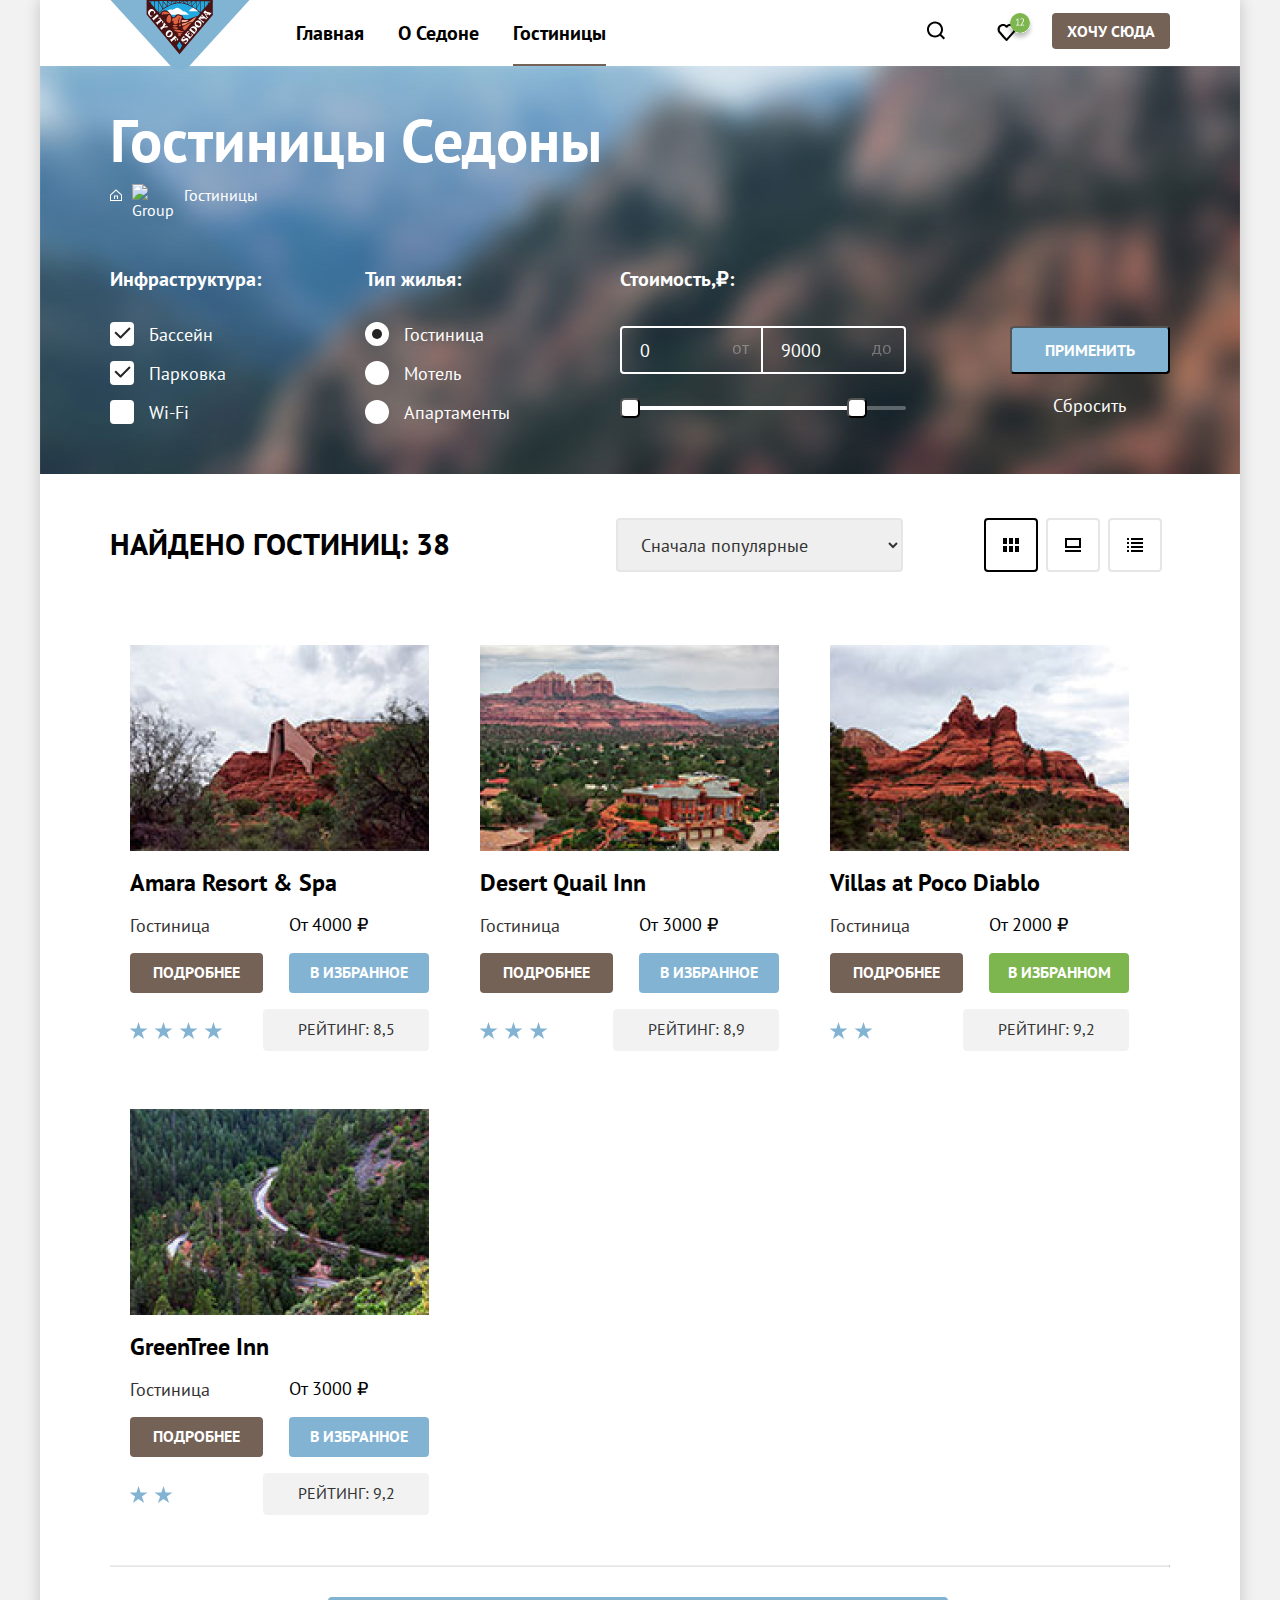
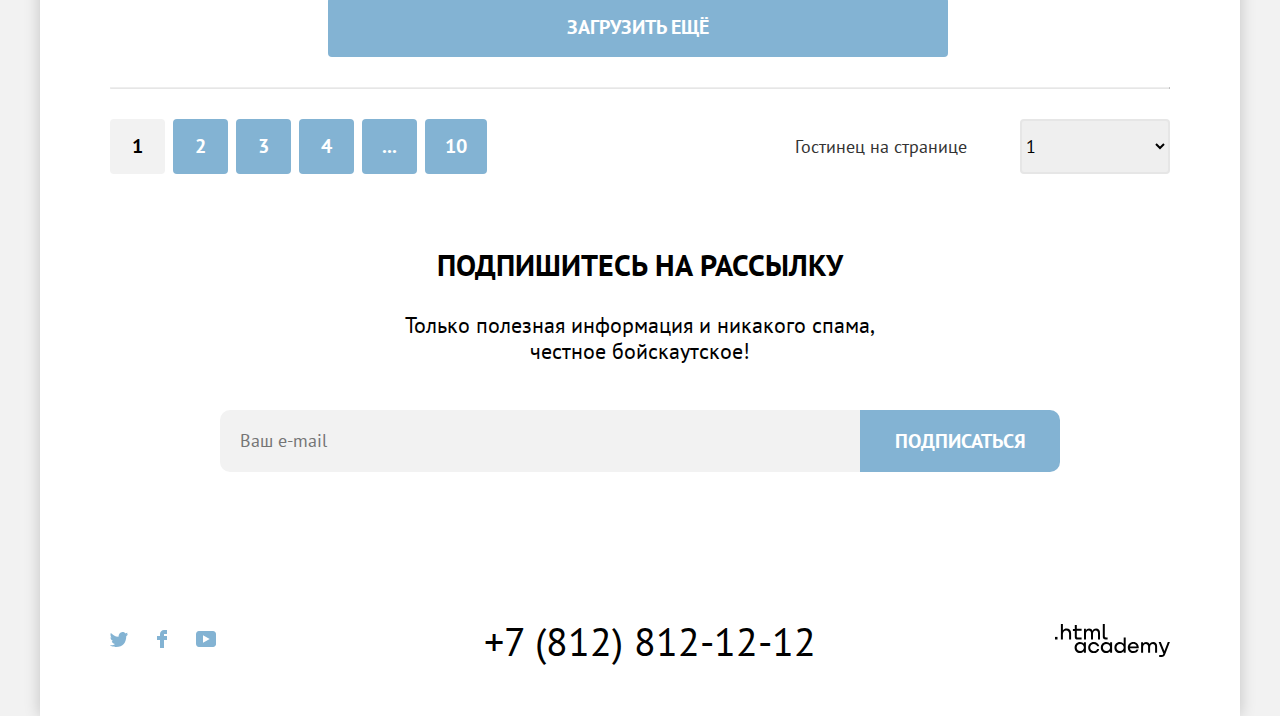
==== commit fcecf1b1: "18-03" ====
--- a/catalog.html
+++ b/catalog.html
@@ -3,8 +3,10 @@
   <head>
     <meta charset="utf-8" />
     <title>Каталог проекта "Седона"</title>
-    <link rel="stylesheet" href="styles.css" />
+    <link rel="stylesheet" href="styles/normalize.css" />
+    <link rel="stylesheet" href="styles/styles.css" />
   </head>
+
   <body>
     <div class="container">
       <header class="page-header">
@@ -132,7 +134,7 @@
                 <a class="breadcrumbs-link visully-hidden" href="index.html">
                   <img
                     class="home"
-                    src="images/icon/home.svg"
+                    src="images/icons/home.svg"
                     width="12"
                     height="12"
                     alt="home"
@@ -143,7 +145,7 @@
                 <a class="breadcrumbs-link visully-hidden" href="index.html">
                   <img
                     class="group"
-                    src="images/icon/group.svg"
+                    src="images/icons/group.svg"
                     width="5"
                     height="8"
                     alt="Group"
@@ -285,7 +287,7 @@
           </form>
         </div>
         <div class="sorting-container">
-          <span class="found">Найденно гостинец:38</span>
+          <span class="found">Найдено гостиниц: 38</span>
           <select class="select-control" aria-label="Сортировка">
             <option value="popular">Сначала популярные</option>
             <option value="cheap">Сначала дешёвые</option>
--- a/styles/styles.css
+++ b/styles/styles.css
@@ -0,0 +1,1542 @@
+@font-face {
+  font-family: 'PT Sans';
+  font-style: normal;
+  font-weight: 400;
+  src: url('../fonts/ptsans-400.woff2') format('woff2');
+  font-display: swap;
+}
+
+@font-face {
+  font-family: 'PT Sans';
+  font-style: normal;
+  font-weight: 700;
+  src: url('../fonts/ptsans-700.woff2') format('woff2');
+  font-display: swap;
+}
+
+html {
+  height: 100%;
+}
+
+body {
+  min-width: 1200px;
+  margin: 0;
+  display: flex;
+  flex-direction: column;
+  min-height: 100%;
+  font-family: 'PT Sans', sans-serif;
+  font-style: normal;
+  font-weight: 400;
+  font-size: 18px;
+  line-height: 21px;
+  color: #000000;
+  background-color: #f2f2f2;
+}
+
+.visually-hidden {
+  position: absolute;
+  width: 1px;
+  height: 1px;
+  margin: -1px;
+  padding: 0;
+  border: 0;
+  clip: rect(0 0 0 0);
+  overflow: hidden;
+}
+
+.container {
+  margin: 0 auto;
+  width: 1200px;
+  background-color: #ffffff;
+  box-shadow: 0px 0px 15px rgba(0, 0, 0, 0.2);
+}
+
+.page-header {
+  color: #000000;
+  background-color: #ffffff;
+  width: 1200px;
+  margin: 0 auto;
+}
+
+.navigation {
+  position: relative;
+  display: flex;
+  width: 1200px;
+  margin: 0 auto;
+}
+
+.logo {
+  position: absolute;
+  width: 140px;
+  margin-left: 70px;
+  margin-right: 30px;
+}
+
+.navigation-list {
+  display: flex;
+  flex-wrap: wrap;
+  margin: 0;
+  padding: 0;
+  width: 450px;
+  list-style-type: none;
+  margin-left: 239px;
+}
+
+.navigation-link {
+  display: block;
+  padding: 20px 17px;
+  font-weight: 700;
+  font-size: 20px;
+  line-height: 26px;
+  color: #000000;
+  background-color: #ffffff;
+  text-decoration: none;
+}
+
+.navigation-link:hover {
+  color: #756257;
+}
+
+.navigation-link:active {
+  opacity: 0.3;
+}
+
+.navigation-home::before {
+  content: '';
+  position: absolute;
+  margin-top: 64px;
+  margin-left: 17px;
+  display: block;
+  width: 68px;
+  height: 2px;
+  background-color: #756257;
+}
+
+.navigation-list .navigation-home::before {
+  width: 93px;
+}
+
+.navigation-user {
+  display: flex;
+  justify-content: flex-end;
+}
+
+.navigation-item-button {
+  margin-top: 13px;
+  margin-bottom: 13px;
+}
+
+.button-nav {
+  margin-left: 18px;
+  margin-right: 70px;
+
+  display: block;
+  padding: 8px 15px;
+
+  font-weight: 700;
+  font-size: 20px;
+  line-height: 26px;
+  color: #000000;
+
+  font-family: 'PT Sans', sans-serif;
+  font-style: normal;
+  text-decoration: none;
+  font-weight: 700;
+  font-size: 16px;
+  line-height: 20px;
+  text-transform: uppercase;
+  text-align: center;
+  color: #ffffff;
+
+  background-color: #756257;
+  border-radius: 4px;
+}
+
+.icon-link {
+  margin-left: -15px;
+  padding-top: 13px;
+}
+
+.navigation-link-icon {
+  padding-left: 17px;
+  text-decoration: none;
+  fill: #000000;
+}
+
+.navigation-link-icon:hover {
+  fill: #756257;
+}
+
+.navigation-link-icon:active {
+  opacity: 0.3;
+}
+
+.button-nav:hover {
+  background-color: #615048;
+}
+
+.button-nav:focus {
+  border: 3px solid #83b3d3;
+}
+
+.button-nav:active {
+  opacity: 0.3;
+}
+
+.main-container {
+  flex-grow: 1;
+}
+
+.page-container {
+  width: 1200px;
+  margin: 0 auto;
+  padding: 0;
+}
+
+.introduction {
+  background-image: url('../images/vector.png'),
+    url('../images/introduction.jpg');
+  background-position: bottom, top;
+  background-size: 100% auto;
+  background-repeat: no-repeat;
+  height: 485px;
+}
+
+.business-card {
+  display: block;
+  margin: 0 auto;
+  padding-top: 51px;
+  padding-bottom: 25px;
+}
+
+.main-title {
+  font-family: 'PT Sans', sans-serif;
+  font-weight: 700;
+  font-size: 30px;
+  line-height: 36px;
+  text-align: center;
+  text-transform: uppercase;
+  width: 720px;
+  margin: 63px auto 31px;
+}
+
+.main-heading-text {
+  font-family: 'PT Sans', sans-serif;
+  font-weight: 400;
+  font-size: 22px;
+  line-height: 36px;
+  width: 720px;
+  margin: 0 auto 80px;
+  color: #333333;
+  text-align: center;
+}
+
+.housing {
+  padding-top: 89px;
+}
+
+.food {
+  padding-top: 91px;
+}
+
+.souvenirs {
+  padding-top: 85px;
+}
+
+.edge-list {
+  margin: 0;
+  padding: 0;
+  flex-wrap: wrap;
+  list-style-type: none;
+}
+
+.edge-item-long {
+  display: flex;
+  background: #83b3d3;
+  flex-wrap: wrap;
+}
+
+.edge-item-short {
+  display: table-cell;
+  width: 1200px;
+  height: 384px;
+  color: #000000;
+}
+
+.turn {
+  margin: 0;
+  display: flex;
+  width: 400px;
+  height: 384px;
+  flex-direction: column;
+  justify-content: center;
+}
+
+.edge-photo-title {
+  font-family: 'PT Sans', sans-serif;
+  font-weight: 700;
+  font-size: 24px;
+  line-height: 28px;
+  color: #ffffff;
+  text-align: center;
+  text-transform: uppercase;
+  margin: 0;
+  padding-top: 98px;
+}
+
+.reasons-number {
+  font-family: 'PT Sans', sans-serif;
+  font-weight: 400;
+  color: #ffffff;
+  text-align: center;
+  text-transform: uppercase;
+  width: 250px;
+  margin: 30px 75px;
+}
+
+.edge-number {
+  text-align: center;
+  text-transform: uppercase;
+  margin: 0;
+}
+
+.edge-photo-description {
+  margin: 0;
+  font-weight: 400;
+  padding: 0 90px 87px;
+  color: #ffffff;
+  text-align: center;
+}
+
+.edge-sublist {
+  display: flex;
+  width: 1200px;
+  height: 384px;
+  padding: 0;
+  flex-wrap: wrap;
+  list-style-type: none;
+}
+
+.edge-item {
+  width: 400px;
+  background: rgba(131, 179, 211, 0.12);
+  text-align: center;
+}
+
+.edge-title {
+  font-family: 'PT Sans', sans-serif;
+  font-weight: 700;
+  font-size: 24px;
+  line-height: 28px;
+  text-align: center;
+  text-transform: uppercase;
+  margin: 0 auto;
+  padding-top: 23px;
+  width: 250px;
+  height: 28px;
+}
+
+.edge-description {
+  display: flex;
+  width: 250px;
+  height: 73px;
+  padding-top: 20px;
+  margin: 0 75px;
+  text-align: center;
+}
+
+.edge-title-short {
+  margin-top: 98px;
+  margin-bottom: 29px;
+  text-align: center;
+}
+
+.food-item {
+  background: #ffffff;
+}
+
+.road {
+  background-color: rgba(131, 179, 211, 0.2);
+}
+
+.hotel-search {
+  display: flex;
+  flex-direction: column;
+}
+
+.sentence-title {
+  font-family: 'PT Sans', sans-serif;
+  font-weight: 700;
+  font-size: 30px;
+  line-height: 36px;
+  color: #000000;
+  background: #ffffff;
+  text-align: center;
+  text-transform: uppercase;
+  width: 720px;
+  margin: 0 auto;
+  padding-top: 91px;
+  padding-bottom: 29px;
+}
+
+.sentence-text {
+  font-family: 'PT Sans', sans-serif;
+  font-weight: 400;
+  font-size: 22px;
+  line-height: 26px;
+  color: #333333;
+  text-align: center;
+  width: 720px;
+  margin: 0 auto;
+  padding-bottom: 56px;
+}
+
+.button-search {
+  font-family: 'PT Sans', sans-serif;
+  background-position: center;
+  font-weight: 700;
+  font-size: 20px;
+  line-height: 36px;
+  color: #ffffff;
+  background-color: #756257;
+  text-align: center;
+  text-decoration: none;
+  text-transform: uppercase;
+  border-radius: 10px;
+  width: 575px;
+  margin: 0 auto;
+  padding-top: 15px;
+  padding-bottom: 15px;
+  margin-bottom: 93px;
+}
+
+.button-search:active {
+  background-color: #615048;
+  opacity: 0.3;
+}
+
+.button-search:hover {
+  background-color: #615048;
+}
+
+.button-search:focus {
+  border: 3px solid #83b3d3;
+}
+
+.subscription {
+  display: flex;
+  margin: 0;
+  flex-direction: column;
+  color: #ffffff;
+  background-color: #000000;
+  background-image:url("../images/index.jpg")
+  background-size: 100% auto;
+  background-repeat: no-repeat;
+  text-align: center;
+}
+
+.subscription-title {
+  font-family: 'PT Sans', sans-serif;
+  font-weight: 700;
+  font-size: 30px;
+  line-height: 36px;
+  text-align: center;
+  text-transform: uppercase;
+  width: 720px;
+  margin: 0 auto;
+  padding-top: 93px;
+}
+
+.subscription-catalog .subscription-title {
+  padding-top: 73px;
+}
+
+.subscription-text {
+  font-weight: 400;
+  font-size: 22px;
+  line-height: 26px;
+  text-align: center;
+  width: 720px;
+  margin: 0 auto;
+  padding-top: 29px;
+}
+
+.appointment-form {
+  display: flex;
+  justify-content: center;
+  margin: 0 auto;
+  padding-top: 46px;
+  padding-bottom: 94px;
+}
+
+.button-subscription {
+  font-weight: 700;
+  font-size: 20px;
+  line-height: 26px;
+  text-align: center;
+  align-items: center;
+  color: #ffffff;
+  background-color: #83b3d3;
+  text-transform: uppercase;
+  padding: 0;
+  border-radius: 0 10px 10px 0;
+  width: 200px;
+  border: none;
+  cursor: pointer;
+}
+
+.button-subscription:focus {
+  background-color: #68a2ca;
+  border: 3px solid #756257;
+}
+
+.button-subscription:hover {
+  background-color: #68a2ca;
+}
+
+.button-subscription:active {
+  opacity: 0.3;
+}
+
+.input {
+  width: 600px;
+  min-height: 60px;
+  padding-left: 20px;
+  padding-right: 20px;
+  border-radius: 10px 0 0 10px;
+  background-color: #f2f2f2;
+  border: none;
+}
+
+.input:hover {
+  background-color: #e6e6e6;
+}
+
+.input:focus {
+  border: 3px solid #83b3d3;
+}
+
+.input:invalid {
+  border: 2px solid #ff5757;
+}
+
+.main-footer {
+  background-color: #ffffff;
+}
+
+.page-footer-container {
+  display: flex;
+  align-items: center;
+  width: 1060px;
+  margin: 0 auto;
+  padding: 40px 0;
+}
+
+.footer-social {
+  max-width: 170px;
+}
+
+.footer-social-list {
+  padding: 0;
+  display: flex;
+  list-style-type: none;
+}
+
+.footer-social-link {
+  width: 20px;
+  height: 20px;
+  margin-right: 29px;
+  color: #83b3d3;
+}
+
+.footer-social-link:hover {
+  color: #68a2ca;
+}
+
+.footer-social-link:focus {
+  border: 3px solid #83b3d3;
+  border-radius: 10px;
+  padding: 10px;
+}
+
+.footer-social-link:active {
+  opacity: 0.3;
+}
+
+.footer-phone {
+  display: flex;
+  max-width: 720px;
+  height: 70px;
+  margin: 0 auto;
+  font-size: 40px;
+  line-height: 40px;
+  color: #000000;
+  align-items: center;
+  text-transform: uppercase;
+  text-decoration: none;
+}
+
+.footer-phone:hover {
+  color: #756257;
+}
+
+.footer-phone:focus {
+  border: 3px solid #83b3d3;
+  border-radius: 10px;
+}
+
+.footer-phone:active {
+  opacity: 0.3;
+}
+
+.footer-author {
+  display: flex;
+  justify-content: center;
+  align-items: center;
+  color: #000000;
+  text-decoration: none;
+  max-width: 170px;
+  height: 70px;
+}
+
+.footer-author:hover {
+  color: #756257;
+}
+
+.footer-author:hover:focus {
+  border: 3px solid #83b3d3;
+  border-radius: 10px;
+}
+
+.footer-author:active {
+  opacity: 0.3;
+}
+
+.main-inner {
+  width: 1200px;
+  margin: 0 auto;
+  padding: 0;
+}
+
+.filter-container {
+  background-image: url('../images/catalog_top.jpg');
+  background-size: 100% auto;
+  background-repeat: no-repeat;
+  height: 408px;
+}
+
+.inner-header {
+  width: 1060px;
+  margin: 0 auto;
+}
+
+.breadcrumbs {
+  display: flex;
+  margin: 0;
+  padding: 0;
+  margin-bottom: 45px;
+  width: 120px;
+  list-style-type: none;
+}
+
+.catalog-filter-group {
+  border: none;
+  width: 150px;
+  padding: 0;
+  margin: 0;
+  margin-right: 67px;
+}
+
+.catalog-filter-list {
+  list-style-type: none;
+  line-height: 23px;
+  width: 150px;
+  padding: 0;
+  margin: 0;
+  padding-top: 30px;
+}
+
+.catalog-filter-item:not(:last-child) {
+  margin-bottom: 13px;
+}
+
+.catalog-filter {
+  display: flex;
+  justify-content: space-between;
+  width: 1060px;
+  margin: 0 auto;
+}
+
+.range-scale {
+  position: relative;
+  height: 4px;
+  margin-top: 32px;
+  border-radius: 2px;
+  background-color: rgba(255, 255, 255, 0.3);
+}
+
+.range-bar {
+  position: absolute;
+  height: 4px;
+  background-color: #ffffff;
+}
+
+.range-toggle {
+  position: absolute;
+  width: 20px;
+  height: 20px;
+  background-color: #ffffff;
+  border-radius: 5px;
+  cursor: pointer;
+}
+
+.range-toggle:focus {
+  outline: 3px solid #83b3d3;
+}
+
+.range-toggle:active {
+  outline: 2px solid #83b3d3;
+}
+
+.toggle-min {
+  top: -8px;
+  left: -10px;
+}
+
+.toggle-max {
+  top: -8px;
+  right: -10px;
+}
+
+.range-wrapper-inputs {
+  display: flex;
+  justify-content: center;
+  margin-top: 34px;
+}
+
+.catalog-filter-label {
+  position: relative;
+  margin: 0;
+  padding: 0;
+  color: #ffffff;
+}
+.range-input-min {
+  box-sizing: border-box;
+  width: 143px;
+  height: 48px;
+  font-size: 18px;
+  line-height: 23px;
+  color: #ffffff;
+  background-color: transparent;
+  padding-left: 18px;
+  border: 2px solid #ffffff;
+  border-radius: 4px 0 0 4px;
+  cursor: pointer;
+}
+
+.range-input-max {
+  box-sizing: border-box;
+  width: 143px;
+  height: 48px;
+  font-size: 18px;
+  line-height: 23px;
+  padding-left: 18px;
+  color: #ffffff;
+  background-color: transparent;
+  border: 2px solid #ffffff;
+  border-left: none;
+  border-radius: 0 4px 4px 0;
+}
+
+.check {
+  position: absolute;
+  font-size: 18px;
+  line-height: 23px;
+  right: 14px;
+  top: 10px;
+  opacity: 0.3;
+}
+
+.range-input-min:active {
+  background-color: #756257;
+}
+.range-input-min:focus {
+  border: 2px solid #ffffff;
+  box-sizing: border-box;
+  box-shadow: 0px 0px 0px 3px #81b3d3;
+}
+
+.range-input::-webkit-outer-spin-button,
+.range-input::-webkit-inner-spin-button {
+  appearance: none;
+  margin: 0;
+}
+
+.control {
+  position: relative;
+  display: block;
+  padding-left: 39px;
+}
+
+.control-mark {
+  position: absolute;
+  background-color: #ffffff;
+  padding: 0;
+  left: 0;
+  width: 20px;
+  height: 20px;
+  border-radius: 4px;
+  border: 2px solid #ffffff;
+  cursor: pointer;
+}
+
+.control:hover .control-mark {
+  background-color: rgba(255, 255, 255, 0.6);
+}
+
+.control-mark:focus {
+  border-color: #83b3d3;
+}
+
+.control-mark:active {
+  background-color: rgba(255, 255, 255, 0.3);
+}
+
+.control-input:disabled + .control-mark {
+  border-color: #242424;
+}
+
+.control-input[type='checkbox']:checked + .control-mark::before,
+.control-input[type='checkbox']:checked + .control-mark::after {
+  position: absolute;
+  height: 2px;
+  background-color: #242424;
+  content: '';
+}
+
+.sorting-container {
+  display: flex;
+  width: 1060px;
+  margin: 0 auto;
+  padding-top: 44px;
+}
+
+.control-input[type='checkbox']:checked + .control-mark::before {
+  transform: rotate(45deg);
+  width: 8px;
+  top: 10px;
+  left: 2px;
+}
+
+.control-input[type='checkbox']:checked + .control-mark::after {
+  transform: rotate(-45deg);
+  width: 14px;
+  top: 8px;
+  left: 6px;
+}
+
+.control-input[type='radio'] + .control-mark {
+  border-radius: 50%;
+}
+
+.control-input[type='radio']:checked + .control-mark::before {
+  position: absolute;
+  top: 5px;
+  left: 5px;
+  width: 10px;
+  height: 10px;
+  background-color: #242424;
+  border-radius: 50%;
+  content: '';
+}
+
+.found {
+  font-weight: 700;
+  font-size: 30px;
+  line-height: 39px;
+  text-transform: uppercase;
+  margin: 0;
+  padding: 0;
+  margin: 6px auto 3px 0;
+}
+
+.select-control {
+  box-sizing: border-box;
+  font-weight: 400;
+  font-size: 18px;
+  line-height: 23px;
+  color: #333333;
+  width: 287px;
+  margin-right: 81px;
+  padding-left: 19px;
+  border-radius: 4px;
+  border: 2px solid #e6e6e6;
+}
+
+.select-control:hover {
+  border: 2px solid #83b3d3;
+}
+
+.select-control:active {
+  opacity: 0/3;
+}
+
+.card-grid-toggle {
+  display: flex;
+  align-items: center;
+  justify-content: center;
+  width: 48px;
+  height: 48px;
+  padding: 1px;
+  margin-right: 8px;
+  text-decoration: none;
+  border-radius: 4px;
+  border: 2px solid #e6e6e6;
+}
+
+.grid-toggle {
+  border: 2px solid #000000;
+}
+
+.card-grid-toggle:hover {
+  border: 2px solid #83b3d3;
+}
+
+.card-grid-toggle:focus {
+  border: 2px solid #83b3d3;
+}
+
+.card-grid-toggle:active {
+  border: 2px solid #000000;
+}
+
+.inner-header-title {
+  font-family: 'PT Sans', sans-serif;
+  font-style: normal;
+  font-weight: 700;
+  font-size: 60px;
+  line-height: 78px;
+  color: #ffffff;
+  margin: 0;
+  padding-top: 35px;
+  padding-bottom: 5px;
+}
+
+.main-inner {
+  background-image: url('/images/catalog_top.jpg');
+  background-size: 100% auto;
+  background-repeat: no-repeat;
+  min-height: 410px;
+}
+.breadcrumbs-link {
+  font-size: 16px;
+  line-height: 21px;
+  color: #ffffff;
+  text-decoration: none;
+  margin-right: 10px;
+}
+
+.breadcrumbs-link:hover {
+  opacity: 0.6;
+}
+
+.breadcrumbs-link:active {
+  opacity: 0.3;
+}
+
+.catalog-filter-title {
+  font-size: 20px;
+  line-height: 26px;
+  font-weight: 700;
+  color: #ffffff;
+}
+
+.condition {
+  line-height: 26px;
+  color: #ffffff;
+}
+
+.apply-reset {
+  display: flex;
+  flex-direction: column;
+  align-items: center;
+}
+
+.button-apply {
+  width: 160px;
+  height: 48px;
+  font-weight: 700;
+  font-size: 16px;
+  line-height: 21px;
+  color: #ffffff;
+  background-color: #83b3d3;
+  text-align: center;
+  text-transform: uppercase;
+  margin-top: 60px;
+  margin-bottom: 20px;
+  border-radius: 4px;
+  cursor: pointer;
+}
+
+.button-apply:hover {
+  background-color: #68a2ca;
+  border-radius: 4px;
+}
+
+.button-apply:active {
+  opacity: 0.3;
+}
+
+.button-apply:focus {
+  border: 3px solid #ffffff;
+}
+
+.reset {
+  line-height: 23px;
+  color: #ffffff;
+  text-decoration: none;
+}
+
+.reset:hover {
+  opacity: 0.6;
+}
+
+.reset:focus {
+  border: 3px solid #83b3d3;
+  border-radius: 4px;
+}
+
+.reset:active {
+  opacity: 0.3;
+}
+
+.hotels {
+  width: 1060px;
+  margin: 0 auto;
+  padding-top: 53px;
+}
+
+.hotels-list {
+  display: grid;
+  grid-template-columns: repeat(3, 340px);
+  gap: 18px 10px;
+  list-style-type: none;
+  padding: 0;
+  margin: 0;
+}
+.hotels-card-image:active {
+  opacity: 0.3;
+}
+
+.hotels-card-image:hover {
+  opacity: 0.6;
+}
+
+.hotels-card-link:focus {
+  border: 3px solid #83b3d3;
+}
+
+.hotels-card {
+  display: grid;
+  grid-template-rows: 206px min-content 23px min-content min-content;
+  grid-template-columns: 133px 26px 140px;
+  row-gap: 16px;
+  width: 300px;
+  padding: 20px;
+  background-color: #ffffff;
+}
+
+.hotels-card-link {
+  grid-column: 1/-1;
+}
+
+.hotels-card-title-link {
+  text-decoration: none;
+  grid-column: 1/-1;
+}
+
+.hotels-card-title {
+  margin: 0;
+  font-weight: 700;
+  font-size: 24px;
+  line-height: 31px;
+  color: #000000;
+  text-decoration: none;
+  grid-column: 1/-1;
+}
+
+.hotels-card-price {
+  color: #333333;
+  align-self: center;
+  margin: 0;
+  grid-column: 1/2;
+}
+
+.button {
+  font-weight: 700;
+  font-size: 16px;
+  line-height: 21px;
+  color: #ffffff;
+  text-align: center;
+  align-self: center;
+  text-transform: uppercase;
+  text-decoration: none;
+  border-radius: 4px;
+}
+
+.hotels-card-button {
+  grid-column: 1/2;
+  background-color: #756257;
+  padding-top: 9px;
+  padding-bottom: 10px;
+}
+
+.hotels-card-button:focus {
+  border: 3px solid #83b3d3;
+}
+
+.favorites-button:focus {
+  border: 3px solid #756257;
+}
+
+.selected:focus {
+  border: 3px solid #756257;
+}
+
+.button:active {
+  opacity: 0.3;
+}
+
+.favorites-button {
+  grid-column: 3/-1;
+  background-color: #83b3d3;
+  padding-top: 9px;
+  padding-bottom: 10px;
+}
+.price {
+  grid-column: 3/-1;
+}
+
+.selected {
+  grid-column: 3/-1;
+  background-color: #7db54f;
+  padding-top: 9px;
+  padding-bottom: 10px;
+}
+
+.rating {
+  grid-column: 2/-1;
+  border: 0.5px solid #f2f2f2;
+  border-radius: 4px;
+  font-weight: 400;
+  font-size: 16px;
+  line-height: 21px;
+  color: #333333;
+  background-color: #f2f2f2;
+  text-align: center;
+  text-transform: uppercase;
+  padding-top: 9px;
+  padding-bottom: 10px;
+  border-radius: 4px;
+}
+
+.rating-tall {
+  grid-column: 1/2;
+  width: 93px;
+  padding-top: 10px;
+  background-image: url(../images/icons/star.svg);
+  background-size: 25px 17px;
+  background-repeat: repeat-x;
+  background-position: left -4px center;
+}
+
+.rating-middle {
+  width: 68px;
+  padding-top: 10px;
+  background-image: url(../images/icons/star.svg);
+  background-size: 25px 17px;
+  background-repeat: repeat-x;
+  background-position: left -4px center;
+}
+.rating-short {
+  width: 43px;
+  padding-top: 10px;
+  background-image: url(../images/icons/star.svg);
+  background-size: 25px 17px;
+  background-repeat: repeat-x;
+  background-position: left -4px center;
+}
+
+.border {
+  margin-top: 30px;
+  margin-bottom: 30px;
+  border-top: 1px solid #e6e6e6;
+  transform: rotate(180deg);
+}
+
+.button-load-more {
+  border-radius: 4px;
+  width: 620px;
+  height: 60px;
+  font-weight: 700;
+  margin-left: 218px;
+  font-size: 20px;
+  line-height: 26px;
+  text-transform: uppercase;
+  color: #ffffff;
+  border: none;
+  cursor: pointer;
+  background-color: #83b3d3;
+}
+
+.button-load-more:hover {
+  background-color: #68a2ca;
+}
+
+.button-load-more:focus {
+  background-color: #68a2ca;
+  border: 3px solid #756257;
+}
+
+.pagination-container {
+  display: flex;
+  padding: 0;
+  margin: 0;
+}
+
+.pagination {
+  display: flex;
+  padding: 0;
+  margin: 0;
+  list-style-type: none;
+}
+
+.pagination-item:not(:first-child) {
+  margin-right: 8px;
+}
+
+.pagination-link {
+  display: block;
+  box-sizing: border-box;
+  min-width: 55px;
+  min-height: 55px;
+  padding: 14px 20px;
+  font-weight: 700;
+  font-size: 20px;
+  line-height: 26px;
+  text-align: center;
+  color: #ffffff;
+  border-radius: 4px;
+  background-color: #83b3d3;
+  text-decoration: none;
+}
+
+.pagination-link:hover {
+  background-color: #68a2ca;
+}
+
+.pagination-link:focus {
+  border: 3px solid #756257;
+}
+
+.pagination-link:active {
+  opacity: 0.3;
+}
+
+.hotel-page {
+  display: flex;
+  line-height: 23px;
+  width: 175px;
+  padding-top: 16px;
+  padding-bottom: 16px;
+  margin-left: 300px;
+  color: #333333;
+}
+
+.number-hotels {
+  box-sizing: border-box;
+  width: 150px;
+  margin-left: 51px;
+  padding-top: 3px;
+  padding-bottom: 4px;
+  border-radius: 4px;
+  border: 2px solid #e6e6e6;
+}
+
+.pagination-current {
+  color: #000000;
+  background-color: #f2f2f2;
+}
+
+.modal-container {
+  position: fixed;
+  top: 0;
+  left: 0;
+  display: flex;
+  width: 100%;
+  height: 100%;
+  background-color: rgba(242, 242, 242, 0.8);
+}
+
+.modal-container-close {
+  display: none;
+}
+
+.modal {
+  position: relative;
+  padding: 62px 70px;
+  margin: auto;
+  width: 575px;
+  border-radius: 30px;
+  background-color: #ffffff;
+}
+
+.modal-close-button {
+  position: absolute;
+  top: 54px;
+  right: 70px;
+  width: 53px;
+  height: 53px;
+  border-radius: 50%;
+  background-color: #f2f2f2;
+  background-image: url('../../images/icons/modal-close.svg');
+  background-repeat: no-repeat;
+  background-position: center;
+  border: none;
+  cursor: pointer;
+}
+.modal-close-button:focus:active,
+.modal-close-button:hover {
+  background-color: #e6e6e6;
+}
+
+.modal-close-button:focus {
+  border: 3px solid #83b3d3;
+}
+
+.modal-title {
+  margin: 0;
+  padding: 0;
+  margin-bottom: 32px;
+  font-family: 'PT Sans Narrow', sans-serif;
+  font-size: 30px;
+  line-height: 40px;
+  font-weight: 700;
+  color: #000000;
+  text-transform: uppercase;
+}
+.auth-form {
+  position: relative;
+  display: flex;
+  flex-wrap: wrap;
+}
+
+.choice-date {
+  width: 155px;
+  margin: 0;
+}
+
+.field {
+  padding-left: 19px;
+  font-family: 'PT Sans Narrow', sans-serif;
+  font-weight: 700;
+  line-height: 40px;
+  color: #000000;
+  background-color: #f2f2f2;
+  border-radius: 4px;
+  height: 50px;
+  border: none;
+  cursor: pointer;
+}
+
+.field:focus {
+  border: 2px solid #000000;
+  background-color: #ffffff;
+}
+
+.field:focus {
+  border: 3px solid #83b3d3;
+}
+
+.field:hover {
+  background-color: #e6e6e6;
+}
+
+.form-label {
+  font-family: 'PT Sans Narrow', sans-serif;
+  font-weight: 700;
+  line-height: 40px;
+  color: #000000;
+}
+
+.arrival-dates {
+  display: flex;
+  flex-direction: column;
+  width: 420px;
+  margin-bottom: 11px;
+  right: 0;
+}
+
+.field-age {
+  display: flex;
+  position: absolute;
+  height: 50px;
+  width: 133px;
+  right: 280px;
+}
+
+.icon-date {
+  position: absolute;
+  margin: 18px;
+  right: 0px;
+}
+
+.age {
+  display: flex;
+  align-items: center;
+  margin: 0;
+  margin-bottom: 40px;
+  width: 133px;
+}
+
+.adults-age {
+  position: relative;
+  display: flex;
+  width: 100%;
+}
+
+.adults {
+  display: flex;
+  align-items: center;
+  margin: 0;
+  width: 50%;
+  font-weight: 700;
+  line-height: 40px;
+  color: #000000;
+}
+
+.date-past {
+  color: #ff5757;
+}
+
+.field-age,
+.little {
+  display: flex;
+  width: 133px;
+  font-weight: 700;
+  text-align: center;
+  height: 50px;
+  top: 0;
+  border-radius: 4px;
+  background-color: #f2f2f2;
+  border: none;
+  cursor: pointer;
+}
+
+.plus-adults {
+  position: absolute;
+  left: 260px;
+  bottom: 31px;
+}
+
+.plus-adults:focus {
+  border: 3px solid #83b3d3;
+}
+
+.plus-children {
+  position: absolute;
+  right: 22px;
+  top: 20px;
+}
+
+.plus-adults:focus {
+  border: 3px solid #83b3d3;
+}
+
+.minus-adults {
+  position: absolute;
+  left: 175px;
+  bottom: 37px;
+}
+
+.minus-children {
+  position: absolute;
+  right: 107px;
+  top: 27px;
+}
+
+.specify {
+  display: flex;
+  flex-direction: column;
+  margin-top: 14px;
+}
+
+.children {
+  display: flex;
+  align-items: center;
+  margin-top: 3px;
+  margin-left: 61px;
+  font-weight: 700;
+  line-height: 40px;
+  color: #000000;
+}
+
+.specify-children {
+  display: flex;
+  justify-content: center;
+  align-items: center;
+  width: 25px;
+  height: 25px;
+  border-radius: 50%;
+  padding: 3px 9px;
+  background-color: #83b3d3;
+  color: #ffffff;
+  border: none;
+  margin-right: 25px;
+  margin-left: 8px;
+}
+
+.triangle {
+  position: absolute;
+  top: 48px;
+  right: 165px;
+}
+.phrase {
+  position: absolute;
+  font-size: 16px;
+  line-height: 20px;
+  top: 57px;
+  right: 45px;
+  padding: 15px 18px 18px 22px;
+  border-radius: 10px;
+  color: #ffffff;
+  background-color: #000000;
+  box-shadow: 0px 15px 30px rgba(0, 0, 0, 0.3);
+}
+
+.button-date {
+  min-height: 50px;
+  width: 100%;
+  font-weight: 700px;
+  margin-top: 40px;
+  font-size: 20px;
+  line-height: 40px;
+  text-transform: uppercase;
+  color: #ffffff;
+  border-radius: 10px;
+  background-color: #83b3d3;
+  border: none;
+  cursor: pointer;
+}
+
+.button-date:hover {
+  background-color: #68a2ca;
+}
+
+.button-date:focus {
+  border: 3px solid #756257;
+}
+
+.button-date:active {
+  background-color: #68a2ca;
+}
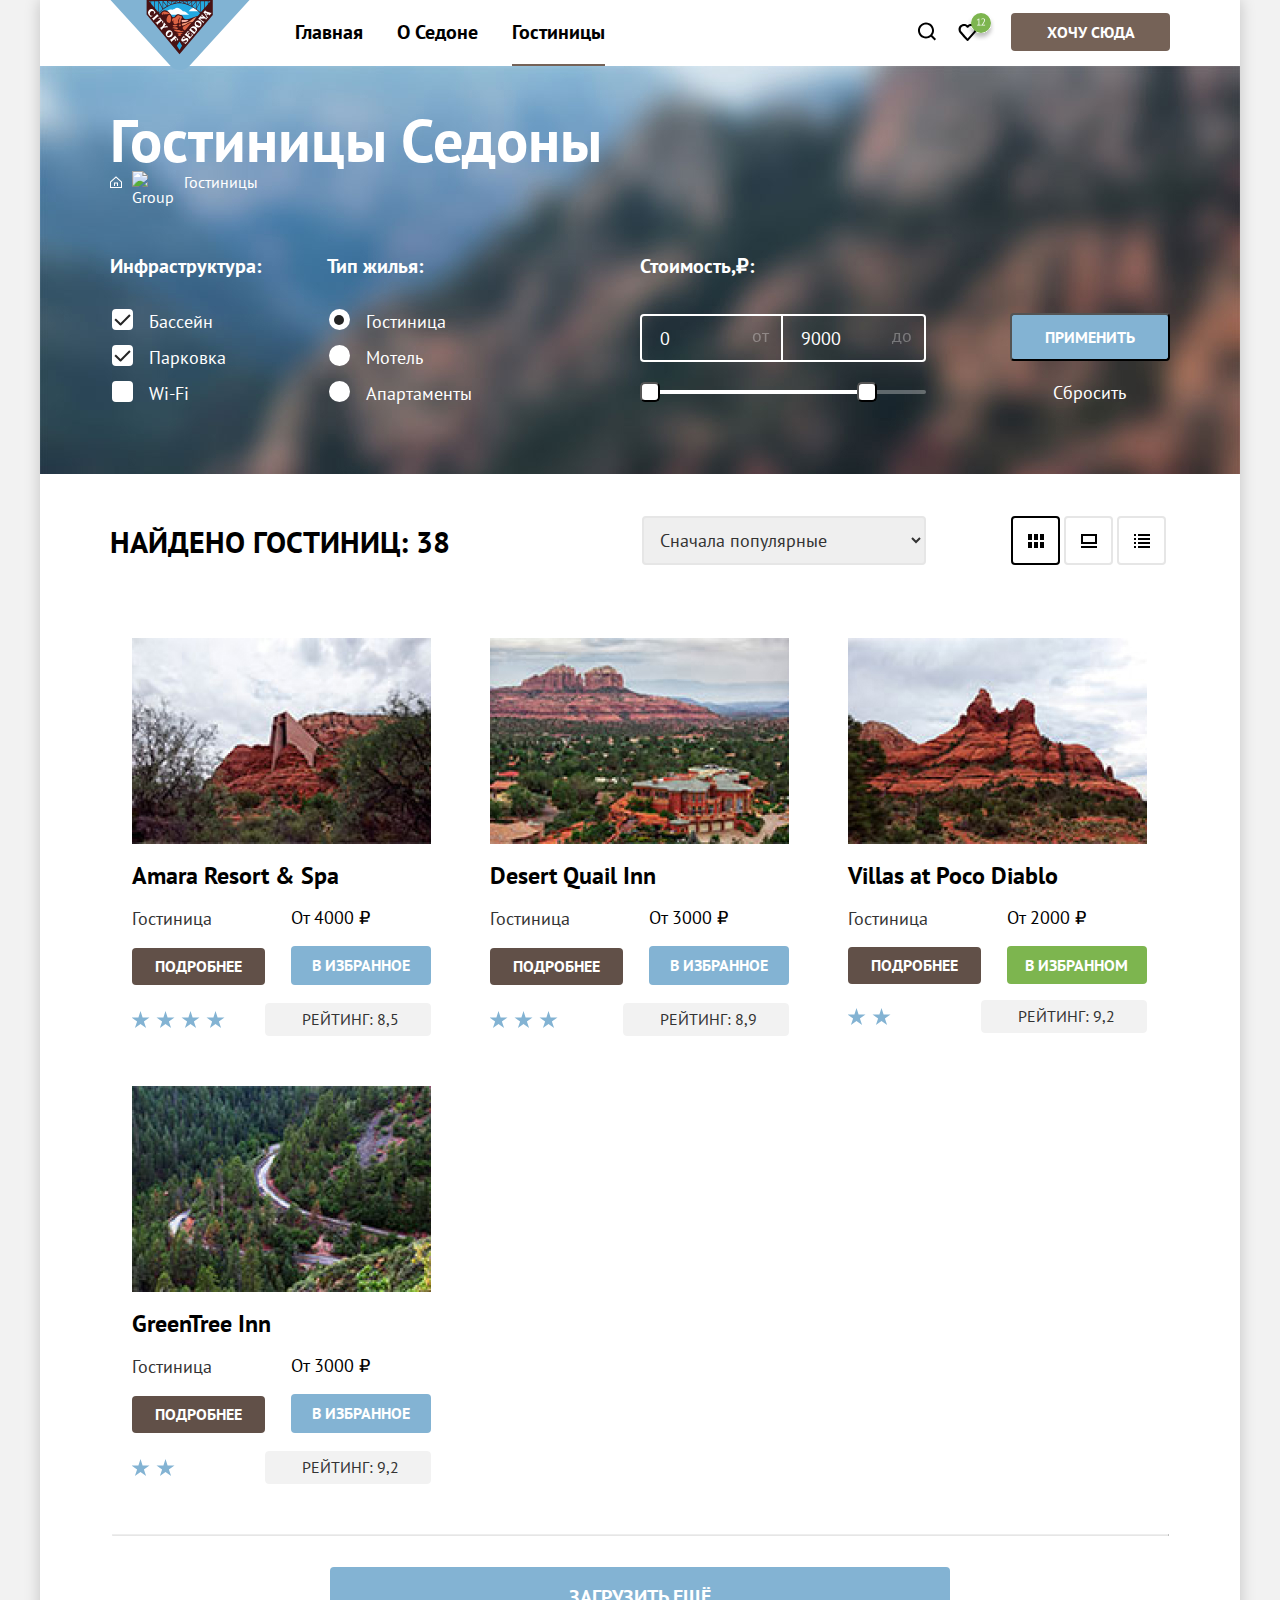
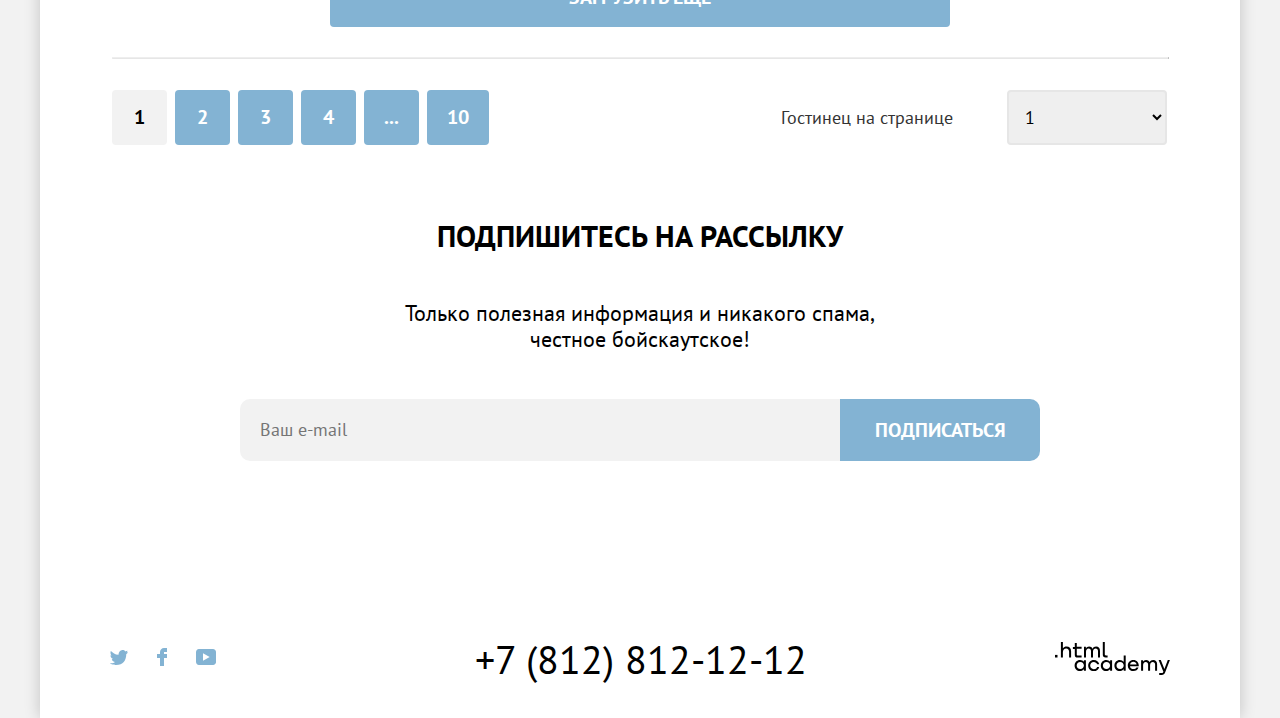
==== commit bdc75734: "20-03 Последние изменения" ====
--- a/catalog.html
+++ b/catalog.html
@@ -203,7 +203,7 @@
                 </li>
               </ul>
             </fieldset>
-            <fieldset class="catalog-filter-group">
+            <fieldset class="catalog-filter-housing">
               <legend class="catalog-filter-title">Тип жилья:</legend>
               <ul class="catalog-filter-list">
                 <li class="catalog-filter-item">
@@ -266,7 +266,7 @@
                 </label>
               </div>
               <div class="range-scale">
-                <div class="range-bar" style="left: 10px; width: 227px">
+                <div class="range-bar" style="left: 10px; width: 217px">
                   <button class="range-toggle toggle-min">
                     <span class="visually-hidden"
                       >Изменить минимальную цену</span
@@ -468,12 +468,12 @@
         <section class="subscription-catalog">
           <h2 class="visually-hidden">Подписка</h2>
           <p class="subscription-title">Подпишитесь на рассылку</p>
-          <p class="subscription-text">
+          <p class="subscription-text subscription-text-catalog">
             Только полезная информация и никакого спама,<br />честное
             бойскаутское!
           </p>
           <form
-            class="appointment-form"
+            class="appointment-form appointment-form-catalog"
             action="https://echo.htmlacademy.ru/"
             method="post"
           >
--- a/styles/styles.css
+++ b/styles/styles.css
@@ -69,7 +69,6 @@
   position: absolute;
   width: 140px;
   margin-left: 70px;
-  margin-right: 30px;
 }
 
 .navigation-list {
@@ -77,14 +76,13 @@
   flex-wrap: wrap;
   margin: 0;
   padding: 0;
-  width: 450px;
   list-style-type: none;
-  margin-left: 239px;
+  margin-left: auto;
 }
 
 .navigation-link {
   display: block;
-  padding: 20px 17px;
+  padding: 19px 17px;
   font-weight: 700;
   font-size: 20px;
   line-height: 26px;
@@ -119,6 +117,9 @@
 .navigation-user {
   display: flex;
   justify-content: flex-end;
+  list-style-type: none;
+  padding: 0;
+  margin-left: 276px;
 }
 
 .navigation-item-button {
@@ -127,17 +128,8 @@
 }
 
 .button-nav {
-  margin-left: 18px;
-  margin-right: 70px;
-
-  display: block;
-  padding: 8px 15px;
-
-  font-weight: 700;
-  font-size: 20px;
-  line-height: 26px;
-  color: #000000;
-
+  display: flex;
+  justify-content: center;
   font-family: 'PT Sans', sans-serif;
   font-style: normal;
   text-decoration: none;
@@ -147,7 +139,11 @@
   text-transform: uppercase;
   text-align: center;
   color: #ffffff;
-
+  width: 129px;
+  margin-left: 16px;
+  margin-right: 70px;
+  padding: 9px 15px;
+  color: #ffffff;
   background-color: #756257;
   border-radius: 4px;
 }
@@ -158,7 +154,8 @@
 }
 
 .navigation-link-icon {
-  padding-left: 17px;
+  padding-top: 3px;
+  padding-left: 2px;
   text-decoration: none;
   fill: #000000;
 }
@@ -295,6 +292,7 @@
 }
 
 .edge-number {
+  font-family: 'PT Sans', sans-serif;
   text-align: center;
   text-transform: uppercase;
   margin: 0;
@@ -331,13 +329,14 @@
   text-align: center;
   text-transform: uppercase;
   margin: 0 auto;
-  padding-top: 23px;
+  padding-top: 18px;
   width: 250px;
   height: 28px;
 }
 
 .edge-description {
   display: flex;
+  justify-content: center;
   width: 250px;
   height: 73px;
   padding-top: 20px;
@@ -345,8 +344,23 @@
   text-align: center;
 }
 
+.edge-description-short {
+  display: flex;
+  width: 400px;
+  text-align: center;
+  width: 250px;
+  margin: 0 auto;
+  padding-top: 30px;
+}
+
 .edge-title-short {
-  margin-top: 98px;
+  font-family: 'PT Sans', sans-serif;
+  font-weight: 700;
+  font-size: 24px;
+  line-height: 28px;
+  text-align: center;
+  text-transform: uppercase;
+  margin-top: 96px;
   margin-bottom: 29px;
   text-align: center;
 }
@@ -357,6 +371,7 @@
 
 .road {
   background-color: rgba(131, 179, 211, 0.2);
+  width: 400px;
 }
 
 .hotel-search {
@@ -375,7 +390,7 @@
   text-transform: uppercase;
   width: 720px;
   margin: 0 auto;
-  padding-top: 91px;
+  padding-top: 90px;
   padding-bottom: 29px;
 }
 
@@ -405,8 +420,8 @@
   border-radius: 10px;
   width: 575px;
   margin: 0 auto;
-  padding-top: 15px;
-  padding-bottom: 15px;
+  padding-top: 13px;
+  padding-bottom: 8px;
   margin-bottom: 93px;
 }
 
@@ -429,7 +444,7 @@
   flex-direction: column;
   color: #ffffff;
   background-color: #000000;
-  background-image:url("../images/index.jpg")
+  background-image: url('../images/index.jpg');
   background-size: 100% auto;
   background-repeat: no-repeat;
   text-align: center;
@@ -458,15 +473,23 @@
   text-align: center;
   width: 720px;
   margin: 0 auto;
-  padding-top: 29px;
+  padding-top: 30px;
+}
+
+.subscription-text-catalog {
+  padding-top: 46px;
 }
 
 .appointment-form {
   display: flex;
   justify-content: center;
   margin: 0 auto;
-  padding-top: 46px;
-  padding-bottom: 94px;
+  padding-top: 47px;
+  padding-bottom: 93px;
+}
+
+.appointment-form-catalog {
+  padding-bottom: 139px;
 }
 
 .button-subscription {
@@ -499,7 +522,7 @@
 }
 
 .input {
-  width: 600px;
+  width: 560px;
   min-height: 60px;
   padding-left: 20px;
   padding-right: 20px;
@@ -529,7 +552,7 @@
   align-items: center;
   width: 1060px;
   margin: 0 auto;
-  padding: 40px 0;
+  padding: 24px;
 }
 
 .footer-social {
@@ -574,6 +597,7 @@
   align-items: center;
   text-transform: uppercase;
   text-decoration: none;
+  margin-left: 230px;
 }
 
 .footer-phone:hover {
@@ -619,7 +643,7 @@
 }
 
 .filter-container {
-  background-image: url('../images/catalog_top.jpg');
+  background-image: url('');
   background-size: 100% auto;
   background-repeat: no-repeat;
   height: 408px;
@@ -644,7 +668,6 @@
   width: 150px;
   padding: 0;
   margin: 0;
-  margin-right: 67px;
 }
 
 .catalog-filter-list {
@@ -656,8 +679,19 @@
   padding-top: 30px;
 }
 
+.catalog-filter-housing {
+  border: none;
+  margin-right: 100px;
+  padding: 0;
+}
+
+.catalog-filter-price {
+  padding: 0;
+  margin-right: 20px;
+}
+
 .catalog-filter-item:not(:last-child) {
-  margin-bottom: 13px;
+  margin-bottom: 10px;
 }
 
 .catalog-filter {
@@ -670,7 +704,7 @@
 .range-scale {
   position: relative;
   height: 4px;
-  margin-top: 32px;
+  margin-top: 28px;
   border-radius: 2px;
   background-color: rgba(255, 255, 255, 0.3);
 }
@@ -711,7 +745,7 @@
 .range-wrapper-inputs {
   display: flex;
   justify-content: center;
-  margin-top: 34px;
+  margin-top: 35px;
 }
 
 .catalog-filter-label {
@@ -782,9 +816,9 @@
   position: absolute;
   background-color: #ffffff;
   padding: 0;
-  left: 0;
-  width: 20px;
-  height: 20px;
+  left: 2px;
+  width: 17px;
+  height: 17px;
   border-radius: 4px;
   border: 2px solid #ffffff;
   cursor: pointer;
@@ -818,21 +852,21 @@
   display: flex;
   width: 1060px;
   margin: 0 auto;
-  padding-top: 44px;
+  padding-top: 42px;
 }
 
 .control-input[type='checkbox']:checked + .control-mark::before {
   transform: rotate(45deg);
   width: 8px;
   top: 10px;
-  left: 2px;
+  left: 0px;
 }
 
 .control-input[type='checkbox']:checked + .control-mark::after {
   transform: rotate(-45deg);
   width: 14px;
   top: 8px;
-  left: 6px;
+  left: 4px;
 }
 
 .control-input[type='radio'] + .control-mark {
@@ -841,8 +875,8 @@
 
 .control-input[type='radio']:checked + .control-mark::before {
   position: absolute;
-  top: 5px;
-  left: 5px;
+  top: 4px;
+  left: 3px;
   width: 10px;
   height: 10px;
   background-color: #242424;
@@ -861,14 +895,16 @@
 }
 
 .select-control {
+  font-family: 'PT Sans', sans-serif;
+  font-style: normal;
   box-sizing: border-box;
   font-weight: 400;
   font-size: 18px;
   line-height: 23px;
   color: #333333;
-  width: 287px;
-  margin-right: 81px;
-  padding-left: 19px;
+  width: 284px;
+  margin-right: 85px;
+  padding-left: 12px;
   border-radius: 4px;
   border: 2px solid #e6e6e6;
 }
@@ -885,10 +921,10 @@
   display: flex;
   align-items: center;
   justify-content: center;
-  width: 48px;
-  height: 48px;
+  width: 43px;
+  height: 43px;
   padding: 1px;
-  margin-right: 8px;
+  margin-right: 4px;
   text-decoration: none;
   border-radius: 4px;
   border: 2px solid #e6e6e6;
@@ -919,11 +955,11 @@
   color: #ffffff;
   margin: 0;
   padding-top: 35px;
-  padding-bottom: 5px;
+  margin-bottom: -8px;
 }
 
 .main-inner {
-  background-image: url('/images/catalog_top.jpg');
+  background-image: url('../images/catalog.jpg');
   background-size: 100% auto;
   background-repeat: no-repeat;
   min-height: 410px;
@@ -1011,18 +1047,18 @@
 }
 
 .hotels {
-  width: 1060px;
-  margin: 0 auto;
-  padding-top: 53px;
+  width: 1057px;
+  margin: 0 auto;
+  padding-top: 35px;
 }
 
 .hotels-list {
   display: grid;
   grid-template-columns: repeat(3, 340px);
-  gap: 18px 10px;
+  gap: 10px 18px;
   list-style-type: none;
   padding: 0;
-  margin: 0;
+  margin-bottom: 2px;
 }
 .hotels-card-image:active {
   opacity: 0.3;
@@ -1086,17 +1122,17 @@
 
 .hotels-card-button {
   grid-column: 1/2;
+  background-color: #615048;
+  padding-top: 8px;
+  padding-bottom: 8px;
+}
+
+.hotels-card-button:hover {
   background-color: #756257;
-  padding-top: 9px;
-  padding-bottom: 10px;
-}
-
-.hotels-card-button:focus {
+}
+
+.favorites-button:focus {
   border: 3px solid #83b3d3;
-}
-
-.favorites-button:focus {
-  border: 3px solid #756257;
 }
 
 .selected:focus {
@@ -1111,7 +1147,12 @@
   grid-column: 3/-1;
   background-color: #83b3d3;
   padding-top: 9px;
-  padding-bottom: 10px;
+  padding-bottom: 9px;
+  margin-bottom: 2px;
+}
+
+.favorites-button:hover {
+  background-color: #68a2ca;
 }
 .price {
   grid-column: 3/-1;
@@ -1121,7 +1162,10 @@
   grid-column: 3/-1;
   background-color: #7db54f;
   padding-top: 9px;
-  padding-bottom: 10px;
+}
+
+.selected:hover {
+  background-color: #6c9e42;
 }
 
 .rating {
@@ -1135,8 +1179,9 @@
   background-color: #f2f2f2;
   text-align: center;
   text-transform: uppercase;
-  padding-top: 9px;
-  padding-bottom: 10px;
+  padding-left: 5px;
+  padding-top: 5px;
+  padding-bottom: 5px;
   border-radius: 4px;
 }
 
@@ -1168,8 +1213,9 @@
 }
 
 .border {
+  padding: 0px;
+  margin-bottom: 31px;
   margin-top: 30px;
-  margin-bottom: 30px;
   border-top: 1px solid #e6e6e6;
   transform: rotate(180deg);
 }
@@ -1187,6 +1233,7 @@
   border: none;
   cursor: pointer;
   background-color: #83b3d3;
+  padding: 0;
 }
 
 .button-load-more:hover {
@@ -1249,16 +1296,16 @@
   width: 175px;
   padding-top: 16px;
   padding-bottom: 16px;
-  margin-left: 300px;
+  margin-left: 284px;
+  max-height: 48px;
   color: #333333;
 }
 
 .number-hotels {
   box-sizing: border-box;
-  width: 150px;
+  width: 160px;
   margin-left: 51px;
-  padding-top: 3px;
-  padding-bottom: 4px;
+  padding-left: 12px;
   border-radius: 4px;
   border: 2px solid #e6e6e6;
 }
